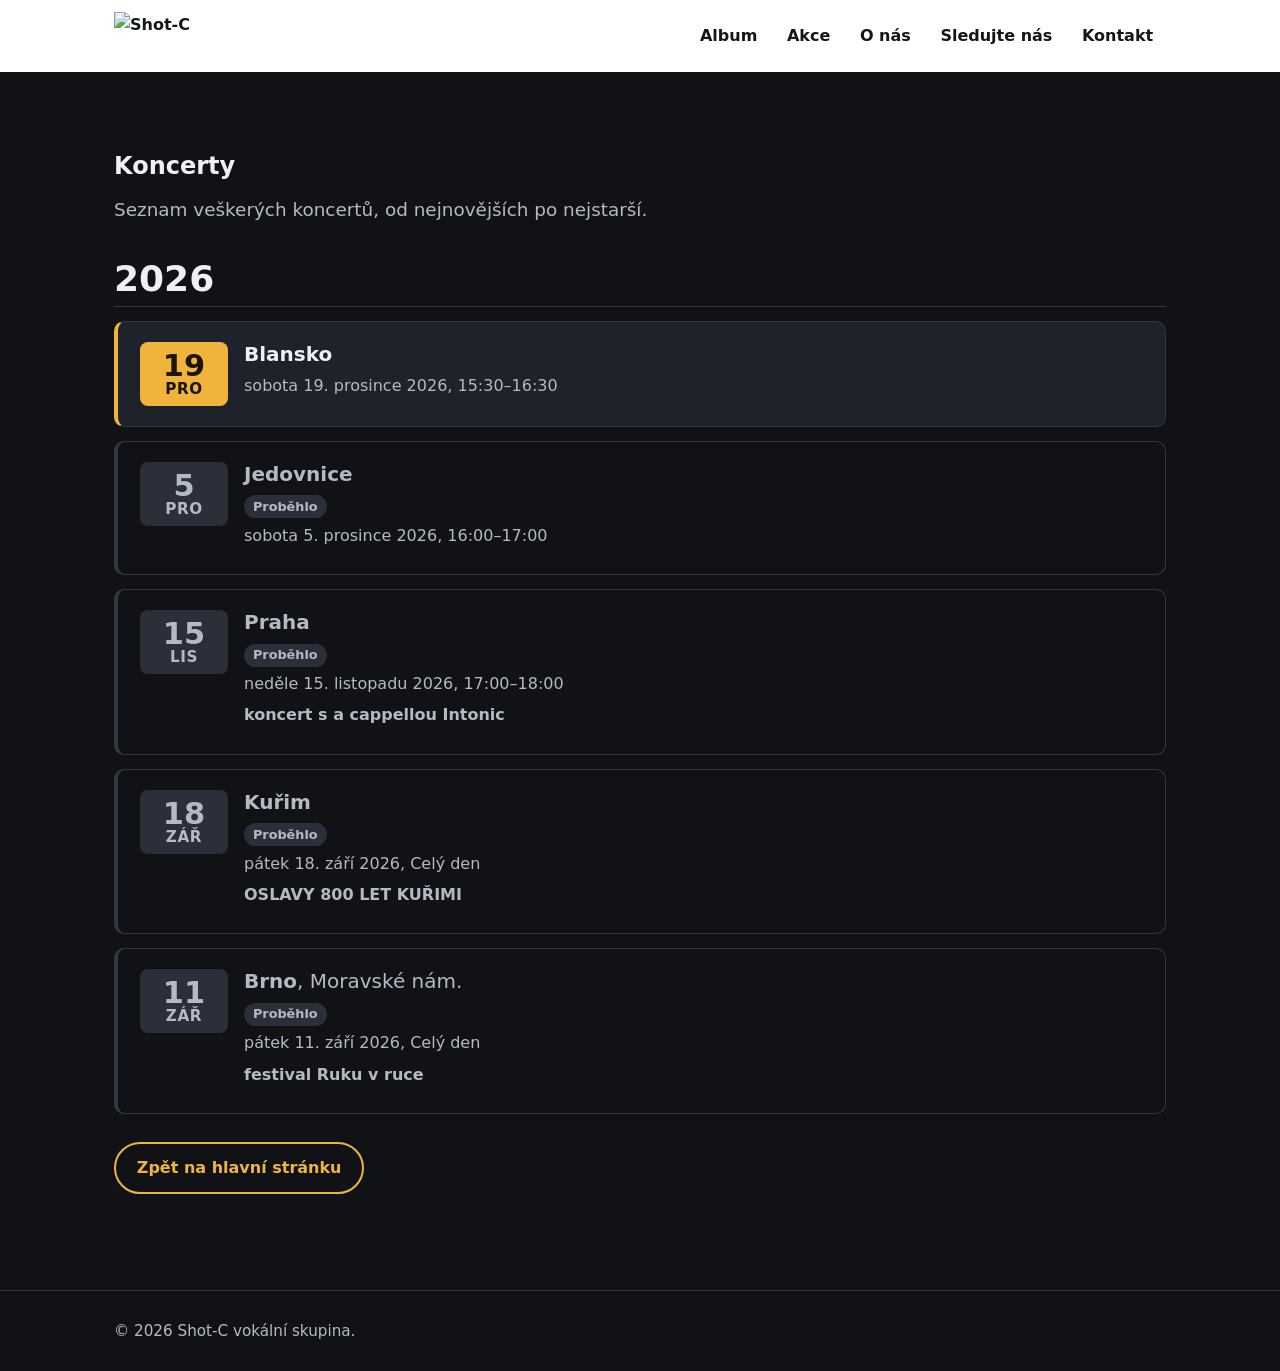
==== koncerty/index.html @ e2b85f35 "Add pages (home, concerts, 404), stylesheet and mobile menu script Co-Authored-By: Claude Sonnet 5.5" ====
<!DOCTYPE html>
<html lang="cs">
<head>
  <meta charset="utf-8">
  <meta name="viewport" content="width=device-width, initial-scale=1">
  <title>Koncerty vokální skupiny Shot-C</title>
  <meta name="description" content="Koncerty vokální skupiny Shot-C, seznam koncertů s možností sledovat, kde se kapela objeví">
  <meta name="robots" content="max-image-preview:large">
  <meta name="theme-color" content="#ffffff">

  <!-- Open Graph / Twitter. og:image is a local path; make it absolute (https://<domain>/assets/img/...) once the canonical domain is known. -->
  <meta property="og:type" content="website">
  <meta property="og:locale" content="cs_CZ">
  <meta property="og:site_name" content="Shot-C Vocal Band">
  <meta property="og:title" content="Koncerty vokální skupiny Shot-C">
  <meta property="og:description" content="Koncerty vokální skupiny Shot-C, seznam koncertů s možností sledovat, kde se kapela objeví">
  <meta property="og:image" content="../assets/img/cropped-cropped-DSC_1271-scaled-4.jpg">
  <meta name="twitter:card" content="summary_large_image">
  <meta name="twitter:title" content="Koncerty vokální skupiny Shot-C">
  <meta name="twitter:description" content="Koncerty vokální skupiny Shot-C, seznam koncertů s možností sledovat, kde se kapela objeví">
  <meta name="twitter:image" content="../assets/img/cropped-cropped-DSC_1271-scaled-4.jpg">

  <link rel="icon" type="image/png" href="../assets/img/cropped-SHOT-C-color1-270x270.png">
  <link rel="apple-touch-icon" href="../assets/img/cropped-SHOT-C-color1-270x270.png">
  <link rel="stylesheet" href="../assets/css/style.css">
  <script>document.documentElement.className += ' js';</script>
</head>
<body>
  <a class="skip-link" href="#content">Přeskočit na obsah</a>

  <header class="site-header">
    <div class="container header-inner">
      <a class="logo" href="../"><img src="../assets/img/SHOT-C-crop1.png" alt="Shot-C"></a>
      <button class="nav-toggle" type="button" aria-expanded="false" aria-controls="site-nav">
        <span class="nav-toggle-bars" aria-hidden="true"></span>
        <span class="sr-only">Menu</span>
      </button>
      <nav id="site-nav" class="site-nav" aria-label="Hlavní menu">
        <ul>
          <li><a href="../#album">Album</a></li>
          <li><a href="../#events">Akce</a></li>
          <li><a href="../#bio">O nás</a></li>
          <li><a href="../#contact">Sledujte nás</a></li>
          <li><a href="../#contact">Kontakt</a></li>
        </ul>
      </nav>
    </div>
  </header>

  <main id="content">
    <section class="section page-intro">
      <div class="container">
        <h1>Koncerty</h1>
        <p class="lead">Seznam veškerých koncertů, od nejnovějších po nejstarší.</p>
        <div data-events data-events-mode="all" data-events-src="../data/events.json">
          <p class="events-status">Načítám koncerty…</p>
        </div>
        <noscript>
          <p class="events-status">Pro zobrazení seznamu koncertů je potřeba JavaScript. Aktuální informace najdete na našich sociálních sítích:
            <a href="https://www.facebook.com/czshotc/" target="_blank" rel="noopener noreferrer">Facebook</a>,
            <a href="https://www.instagram.com/shotc.band" target="_blank" rel="noopener noreferrer">Instagram</a>,
            <a href="https://youtube.com/c/ShotCVocalBand" target="_blank" rel="noopener noreferrer">YouTube</a>
            nebo nám napište na <a href="mailto:shotc.band@gmail.com">shotc.band@gmail.com</a>.</p>
        </noscript>
        <p class="events-more"><a class="button button-ghost" href="../#events">Zpět na hlavní stránku</a></p>
      </div>
    </section>
  </main>

  <footer class="site-footer">
    <div class="container">
      <p>© 2026 Shot-C vokální skupina.</p>
    </div>
  </footer>

  <script src="../assets/js/nav.js"></script>
  <script src="../assets/js/events.js"></script>
</body>
</html>
---- assets/css/style.css ----
/*
 * Shot-C static site.
 * NOTE: colours and typography are a neutral dark design chosen without
 * screenshots of the live site; exact visual match is still to be done.
 * No external fonts: system font stack only.
 */
:root {
  color-scheme: dark;
  --bg: #101216;
  --bg-alt: #171a20;
  --surface: #1e222a;
  --text: #eef0f3;
  --muted: #b4bac5;
  --accent: #f0b43c;
  --accent-ink: #1a1405;
  --line: #313744;
  --header-bg: #ffffff;
  --header-ink: #14161a;
  --radius: 10px;
  --gutter: 16px;
  --header-h: 64px;
  --font: system-ui, -apple-system, "Segoe UI", Roboto, "Helvetica Neue", Arial, "Noto Sans", sans-serif;
}

*, *::before, *::after { box-sizing: border-box; }

html { scroll-behavior: smooth; -webkit-text-size-adjust: 100%; }
@media (prefers-reduced-motion: reduce) { html { scroll-behavior: auto; } }

body {
  margin: 0;
  background: var(--bg);
  color: var(--text);
  font-family: var(--font);
  font-size: 1rem;
  line-height: 1.6;
}

img { max-width: 100%; height: auto; display: block; }
a { color: var(--accent); text-underline-offset: 0.18em; }
a:hover { text-decoration-thickness: 2px; }
:focus-visible { outline: 3px solid var(--accent); outline-offset: 2px; }

h1, h2, h3, h4 { line-height: 1.2; margin: 0 0 0.6em; }
h2 { font-size: clamp(1.6rem, 1.2rem + 2vw, 2.25rem); }
h3 { font-size: 1.25rem; }
p { margin: 0 0 1em; }
ul, ol { margin: 0; padding: 0; list-style: none; }

.container { width: 100%; max-width: 1100px; margin: 0 auto; padding: 0 var(--gutter); }

.sr-only {
  position: absolute; width: 1px; height: 1px; margin: -1px; padding: 0;
  overflow: hidden; clip: rect(0 0 0 0); white-space: nowrap; border: 0;
}

.skip-link {
  position: absolute; left: var(--gutter); top: -100px; z-index: 100;
  background: var(--accent); color: var(--accent-ink); padding: 0.6em 1em; border-radius: var(--radius);
}
.skip-link:focus { top: 8px; }

/* ---------- header ---------- */
.site-header {
  position: sticky; top: 0; z-index: 50;
  background: var(--header-bg); color: var(--header-ink);
  box-shadow: 0 1px 0 rgba(0, 0, 0, 0.12);
}
.header-inner { display: flex; align-items: center; justify-content: space-between; min-height: var(--header-h); gap: 16px; }
.logo { display: inline-flex; align-items: center; color: var(--header-ink); font-weight: 700; text-decoration: none; }
.logo img { height: 40px; width: auto; }

.site-nav ul { display: flex; gap: 4px; flex-wrap: wrap; }
.site-nav a {
  display: block; padding: 0.55em 0.8em; border-radius: 6px;
  color: var(--header-ink); text-decoration: none; font-weight: 600;
}
.site-nav a:hover { background: #eceef2; }
.site-header :focus-visible { outline-color: #0b57d0; }

.nav-toggle { display: none; }

@media (max-width: 767px) {
  .js .nav-toggle {
    display: inline-flex; align-items: center; justify-content: center;
    width: 44px; height: 44px; padding: 0; background: transparent;
    border: 1px solid #c9ced8; border-radius: 8px; cursor: pointer; color: var(--header-ink);
  }
  .nav-toggle-bars, .nav-toggle-bars::before, .nav-toggle-bars::after {
    display: block; width: 20px; height: 2px; background: currentColor; border-radius: 1px; position: relative; content: "";
  }
  .nav-toggle-bars::before { position: absolute; top: -6px; }
  .nav-toggle-bars::after { position: absolute; top: 6px; }
  .js .site-nav {
    display: none; position: absolute; left: 0; right: 0; top: 100%;
    background: var(--header-bg); border-top: 1px solid #e1e4ea; box-shadow: 0 8px 16px rgba(0, 0, 0, 0.18);
    padding: 8px var(--gutter) 12px;
  }
  .js .site-nav.is-open { display: block; }
  .js .site-nav ul { flex-direction: column; gap: 0; }
  .js .site-nav a { padding: 0.8em 0.4em; }
}

/* ---------- hero ---------- */
.hero {
  position: relative; isolation: isolate; overflow: hidden;
  min-height: min(70vh, 560px); display: flex; align-items: flex-end;
  background: linear-gradient(135deg, #20242c, #0d0f13);
}
.hero-img { position: absolute; inset: 0; width: 100%; height: 100%; object-fit: cover; z-index: -2; }
.hero::after {
  content: ""; position: absolute; inset: 0; z-index: -1;
  background: linear-gradient(to top, rgba(10, 11, 14, 0.88) 5%, rgba(10, 11, 14, 0.15) 70%);
}
.hero-text { width: 100%; max-width: 1100px; margin: 0 auto; padding: 0 var(--gutter) 40px; }
.hero h1 { font-size: clamp(2.8rem, 2rem + 6vw, 5.5rem); margin: 0; letter-spacing: -0.02em; }
.hero-sub { font-size: clamp(1.15rem, 1rem + 1vw, 1.7rem); color: var(--accent); margin: 0.2em 0 0; font-weight: 600; }

/* ---------- sections ---------- */
.section { padding: 56px 0; scroll-margin-top: var(--header-h); }
.section-alt { background: var(--bg-alt); }
section[id] { scroll-margin-top: calc(var(--header-h) + 8px); }
.page-intro { min-height: 60vh; }
.lead { font-size: 1.15rem; color: var(--muted); }

/* ---------- buttons and link lists ---------- */
.link-list { display: flex; flex-wrap: wrap; gap: 12px; }
.button {
  display: inline-block; padding: 0.7em 1.3em; border-radius: 999px; font-weight: 700; text-decoration: none;
  background: var(--accent); color: var(--accent-ink); border: 2px solid var(--accent);
}
.button:hover { filter: brightness(1.08); }
.button-ghost { background: transparent; color: var(--accent); }
.button-ghost:hover { background: rgba(240, 180, 60, 0.12); filter: none; }
.events-more { margin-top: 28px; display: flex; flex-wrap: wrap; gap: 12px; }

/* ---------- events ---------- */
.events-status { color: var(--muted); }
.events-social { margin-top: -0.4em; }
.event-list { display: grid; gap: 14px; }
.event {
  display: grid; grid-template-columns: 72px 1fr; gap: 16px; align-items: start;
  padding: 16px; background: var(--surface); border: 1px solid var(--line); border-left: 4px solid var(--accent);
  border-radius: var(--radius);
}
.event-date {
  display: flex; flex-direction: column; align-items: center; justify-content: center;
  padding: 8px 0; border-radius: 8px; background: var(--accent); color: var(--accent-ink); line-height: 1.05;
}
.event-day { font-size: 1.9rem; font-weight: 800; }
.event-month { font-size: 0.95rem; font-weight: 700; text-transform: uppercase; letter-spacing: 0.04em; }
.event-body > * { margin: 0 0 0.35em; }
.event-place { font-size: 1.25rem; }
.event-venue { font-weight: 400; color: var(--muted); }
.event-time { color: var(--muted); }
.event-title { font-weight: 600; }
.event-note { font-weight: 600; }
.event-badge {
  display: inline-block; padding: 0.1em 0.7em; border-radius: 999px; font-size: 0.8rem; font-weight: 700;
  background: rgba(240, 180, 60, 0.18); color: var(--accent);
}
.event.is-past { border-left-color: var(--line); background: transparent; }
.event.is-past .event-date { background: #2a2f3a; color: var(--muted); }
.event.is-past .event-place, .event.is-past .event-note, .event.is-past .event-title { color: var(--muted); }
.event.is-past .event-badge { background: #2a2f3a; color: var(--muted); }
.event.is-ongoing { box-shadow: 0 0 0 2px var(--accent); }
.year-group { margin-top: 32px; }
.year-heading { padding-bottom: 6px; border-bottom: 1px solid var(--line); margin-bottom: 14px; }

/* ---------- gallery ---------- */
.gallery {
  display: flex; gap: 12px; margin-top: 36px; padding: 0 var(--gutter) 8px;
  overflow-x: auto; scroll-snap-type: x mandatory; scrollbar-color: var(--line) transparent;
}
.gallery li { flex: 0 0 min(78%, 380px); scroll-snap-align: start; }
.gallery img {
  width: 100%; aspect-ratio: 3 / 2; object-fit: cover; border-radius: var(--radius); background: var(--surface);
}

/* ---------- bio and members ---------- */
.bio-sub { margin-top: -0.4em; }
.bio-grid { display: grid; gap: 28px; margin-top: 24px; }
.bio-photo { margin: 0; }
.bio-photo img { width: 100%; aspect-ratio: 3 / 2; object-fit: cover; border-radius: var(--radius); background: var(--surface); }
.members { display: grid; grid-template-columns: repeat(2, 1fr); gap: 20px 14px; margin-top: 40px; }
.member img {
  width: 100%; aspect-ratio: 4 / 5; object-fit: cover; object-position: center top;
  border-radius: var(--radius); background: var(--surface); margin-bottom: 10px;
}
.member h4 { margin: 0; font-size: 1.05rem; }
.member p { margin: 0; color: var(--accent); font-weight: 600; }

/* ---------- contact ---------- */
.contact-grid { display: grid; gap: 36px; }
.contact-block h2 { font-size: 1.5rem; }
.social { display: flex; flex-wrap: wrap; gap: 12px; }
.social a {
  display: inline-flex; align-items: center; gap: 0.5em; padding: 0.55em 1em;
  border: 2px solid var(--line); border-radius: 999px; color: var(--text); text-decoration: none; font-weight: 600;
}
.social a:hover { border-color: var(--accent); color: var(--accent); }
.contact-list li { margin-bottom: 0.3em; }
.contact-list li:first-child { font-weight: 700; }

/* ---------- footer ---------- */
.site-footer { padding: 28px 0; border-top: 1px solid var(--line); color: var(--muted); font-size: 0.95rem; }
.site-footer p { margin: 0; }

/* ---------- larger screens ---------- */
@media (min-width: 768px) {
  :root { --gutter: 24px; --header-h: 72px; }
  .logo img { height: 48px; }
  .section { padding: 80px 0; }
  .event { grid-template-columns: 88px 1fr; padding: 20px 22px; }
  .bio-grid { grid-template-columns: 1fr 1.1fr; align-items: center; }
  .members { grid-template-columns: repeat(3, 1fr); gap: 28px 20px; }
  .contact-grid { grid-template-columns: repeat(3, 1fr); gap: 40px; }
  .gallery { padding: 0 var(--gutter) 8px; }
  .gallery li { flex-basis: 360px; }
}

@media (min-width: 1100px) {
  .gallery { justify-content: flex-start; }
}

@media print {
  .site-header, .nav-toggle, .gallery { display: none; }
  body { background: #fff; color: #000; }
}
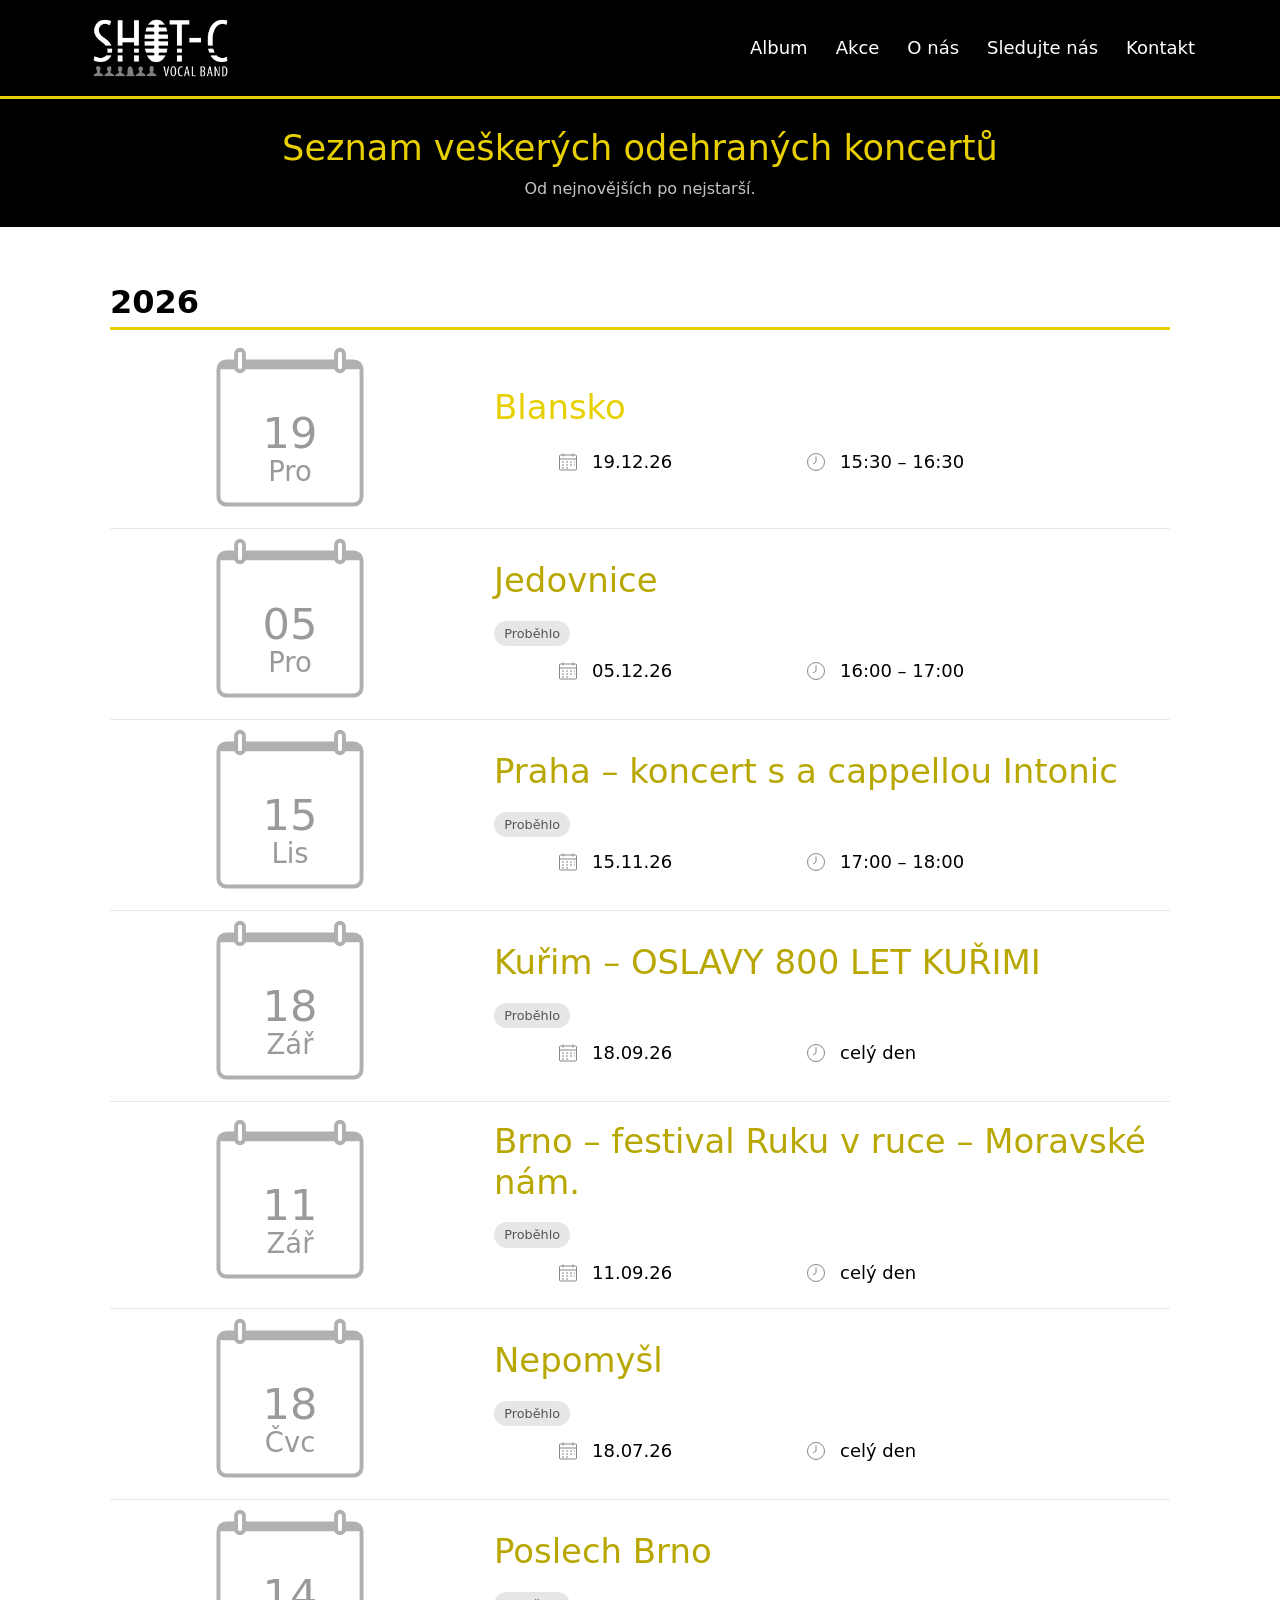
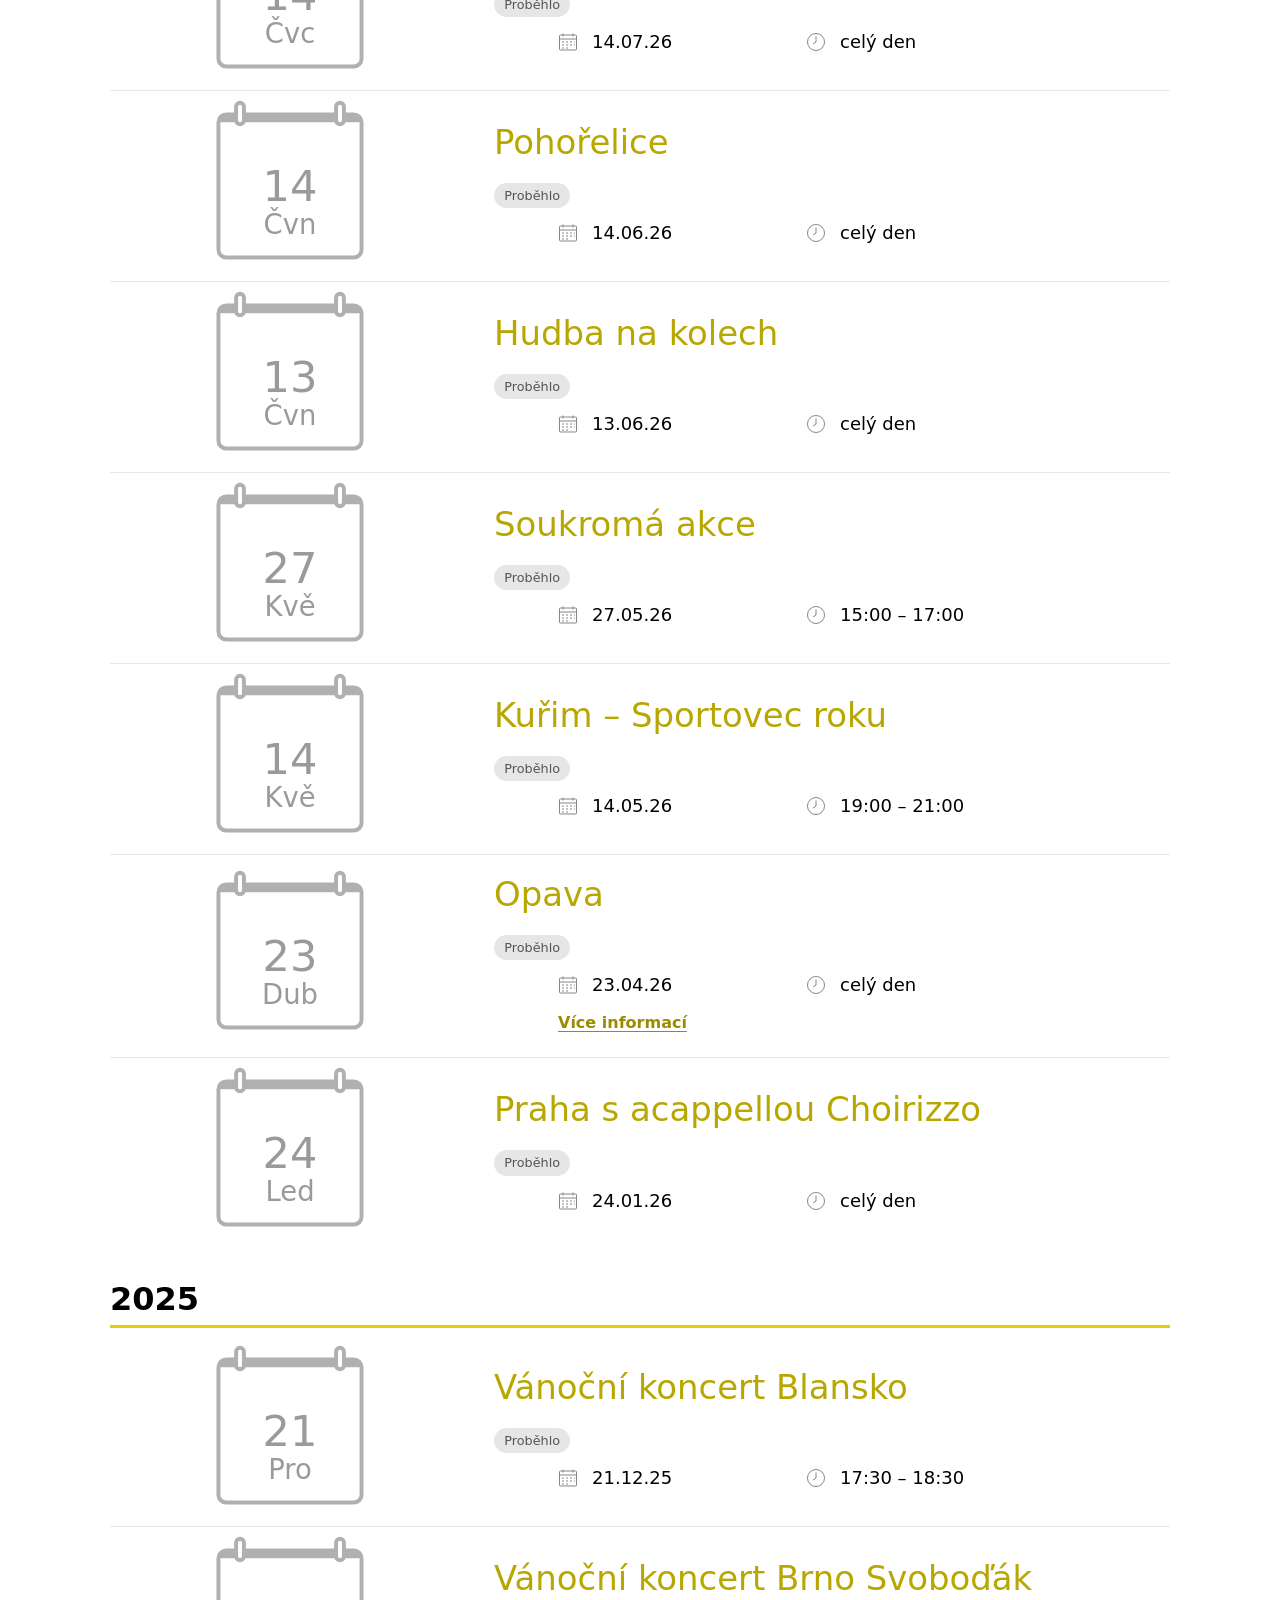
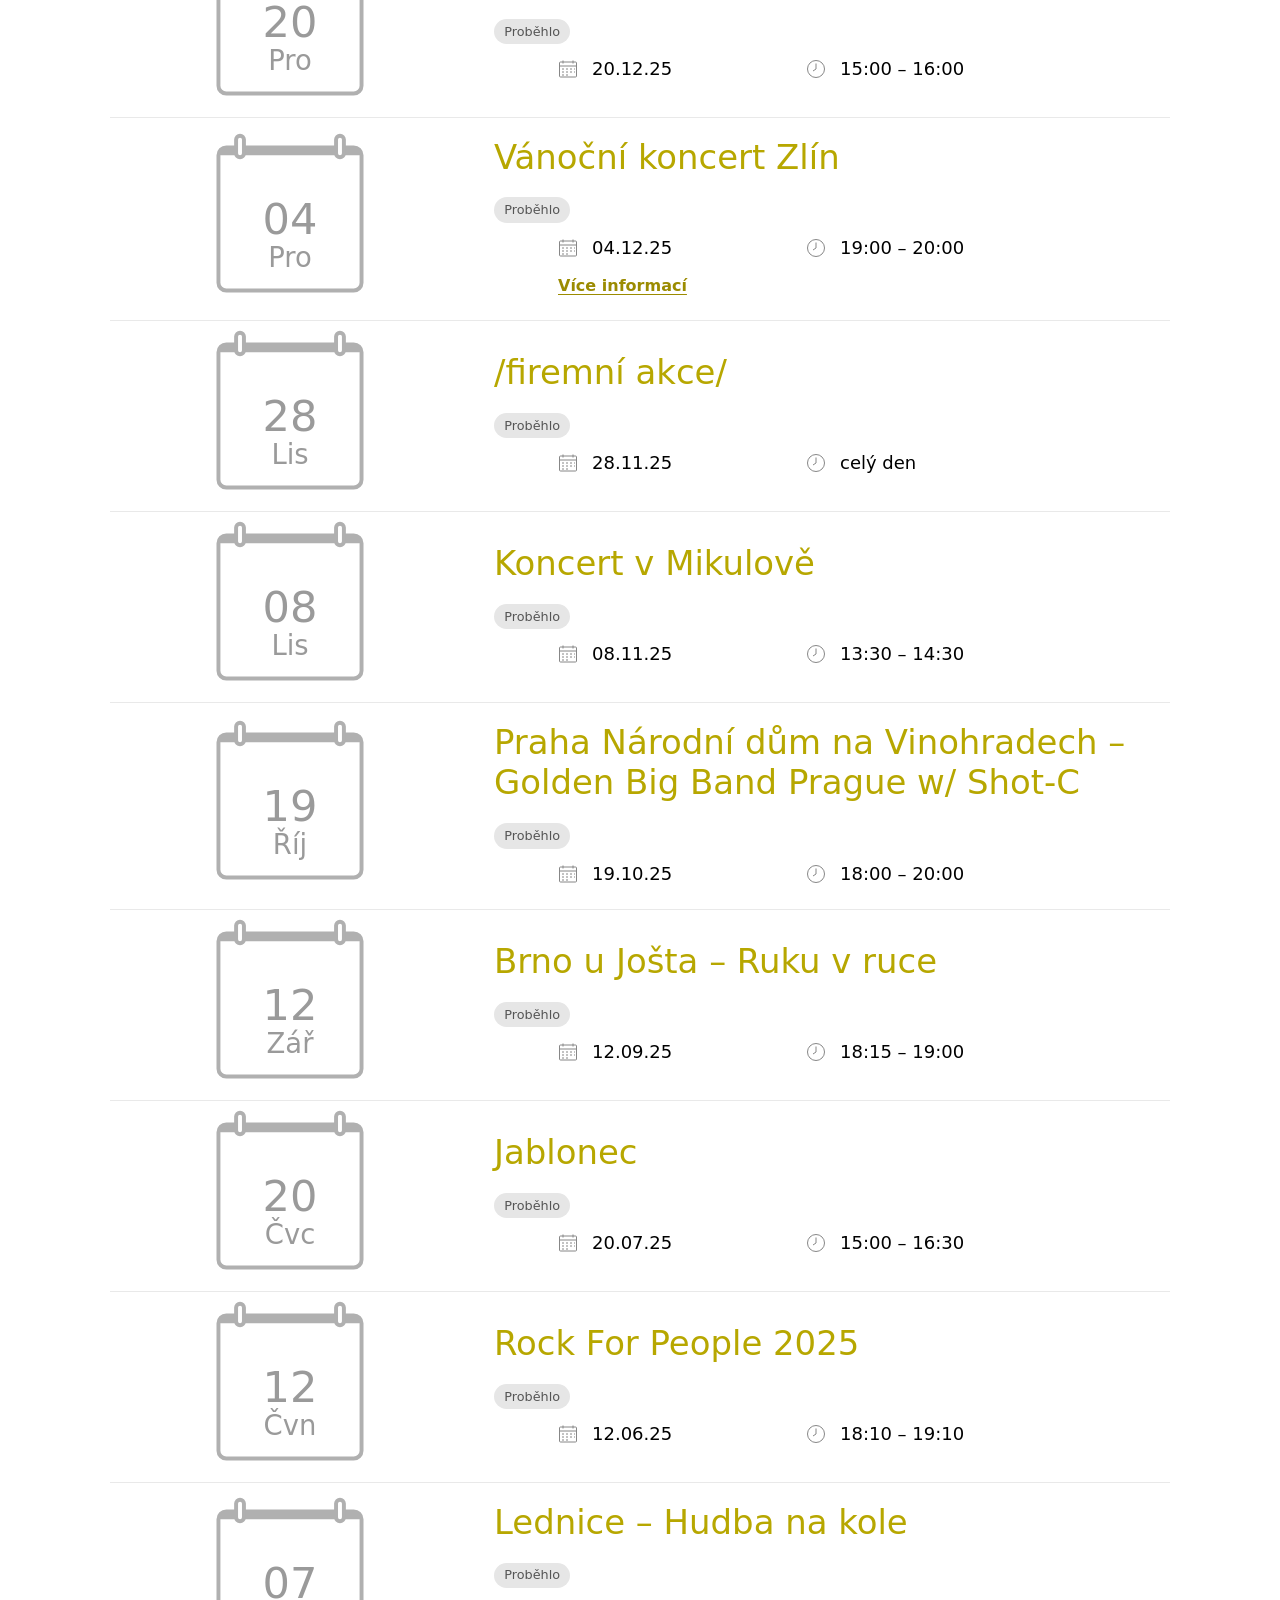
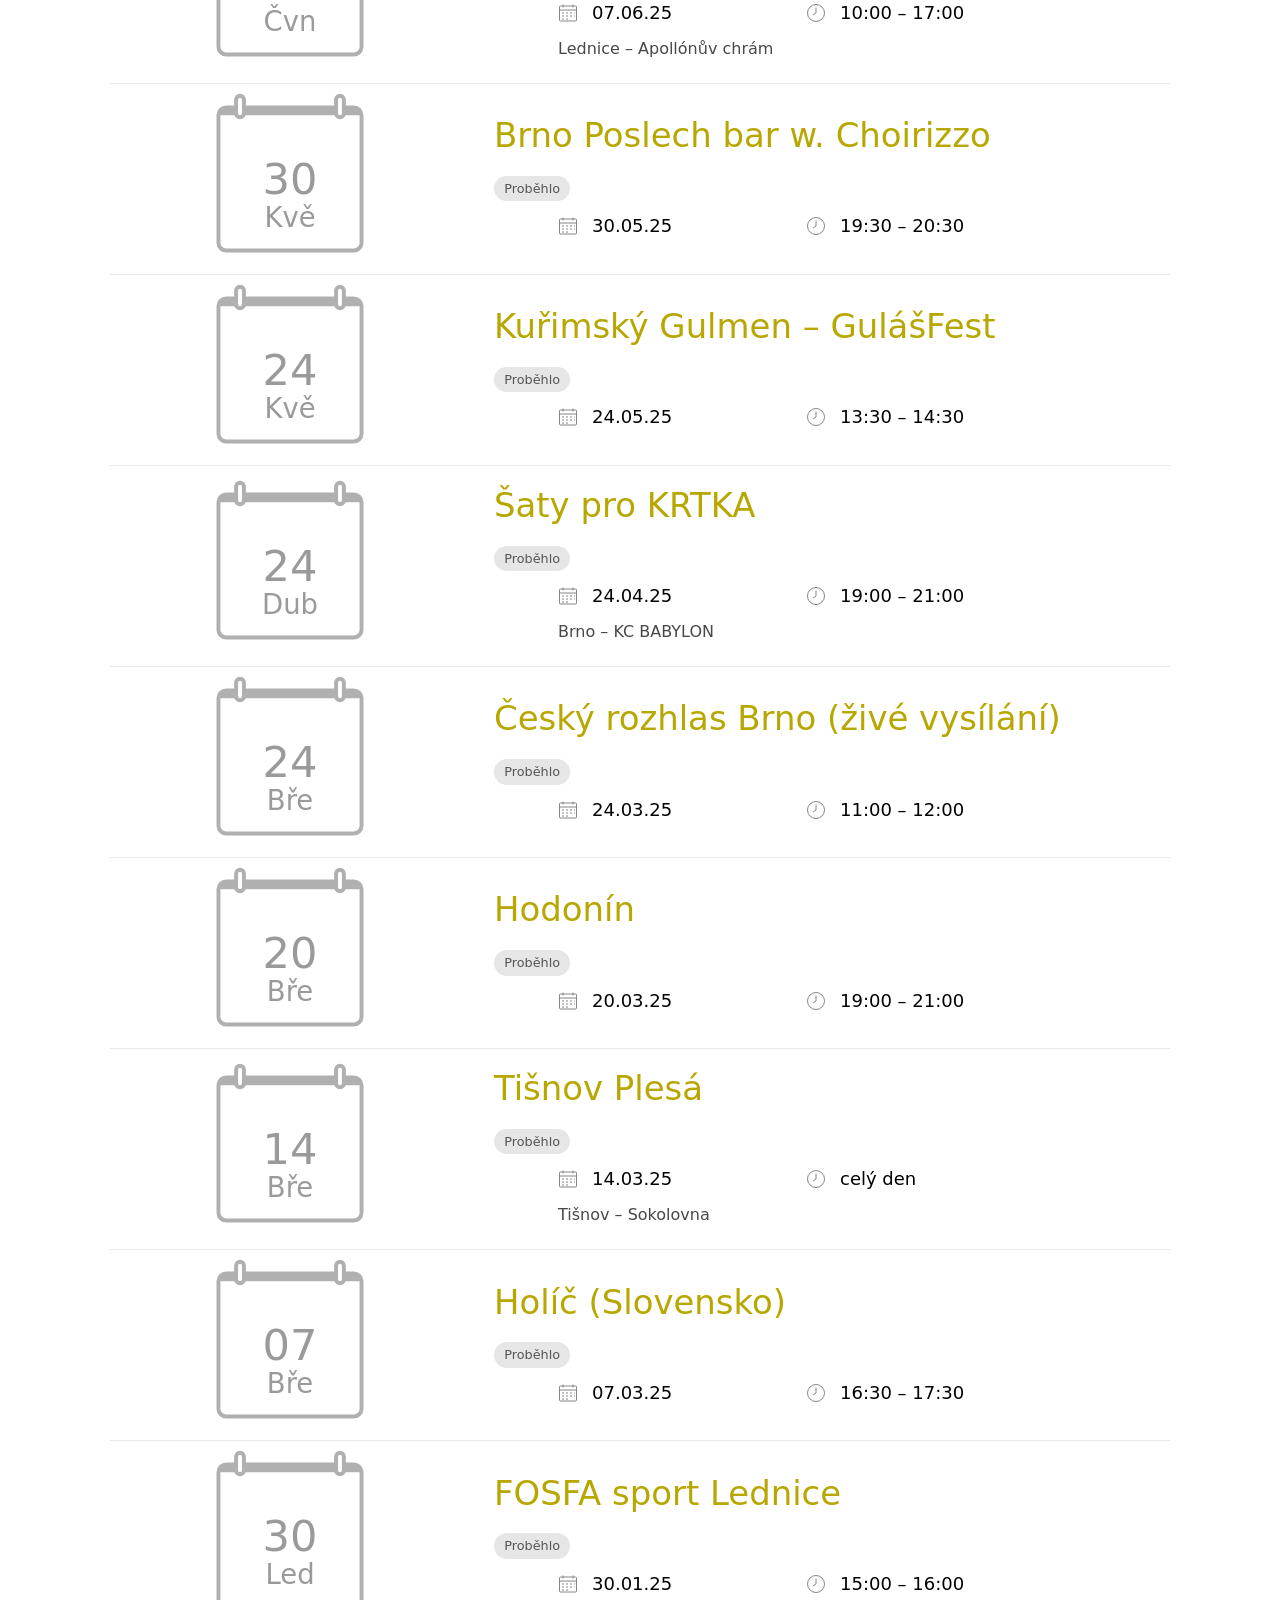
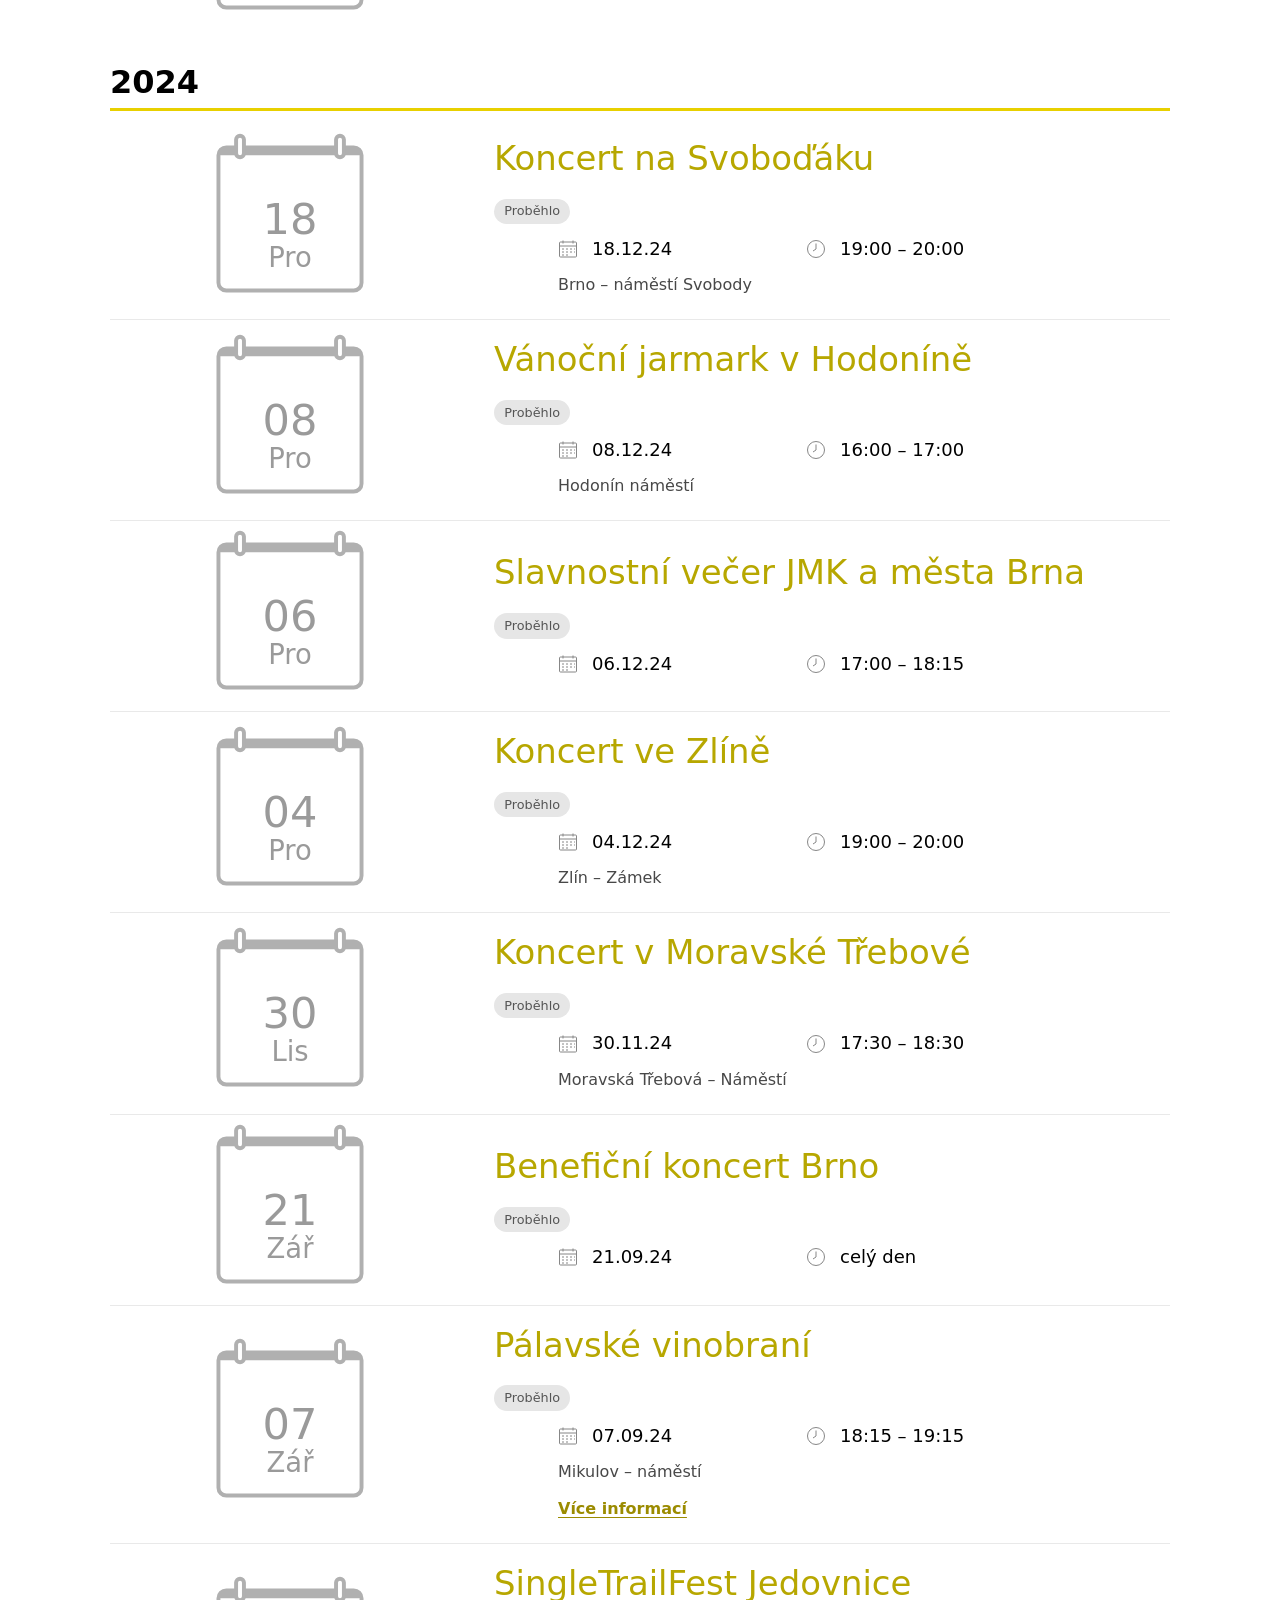
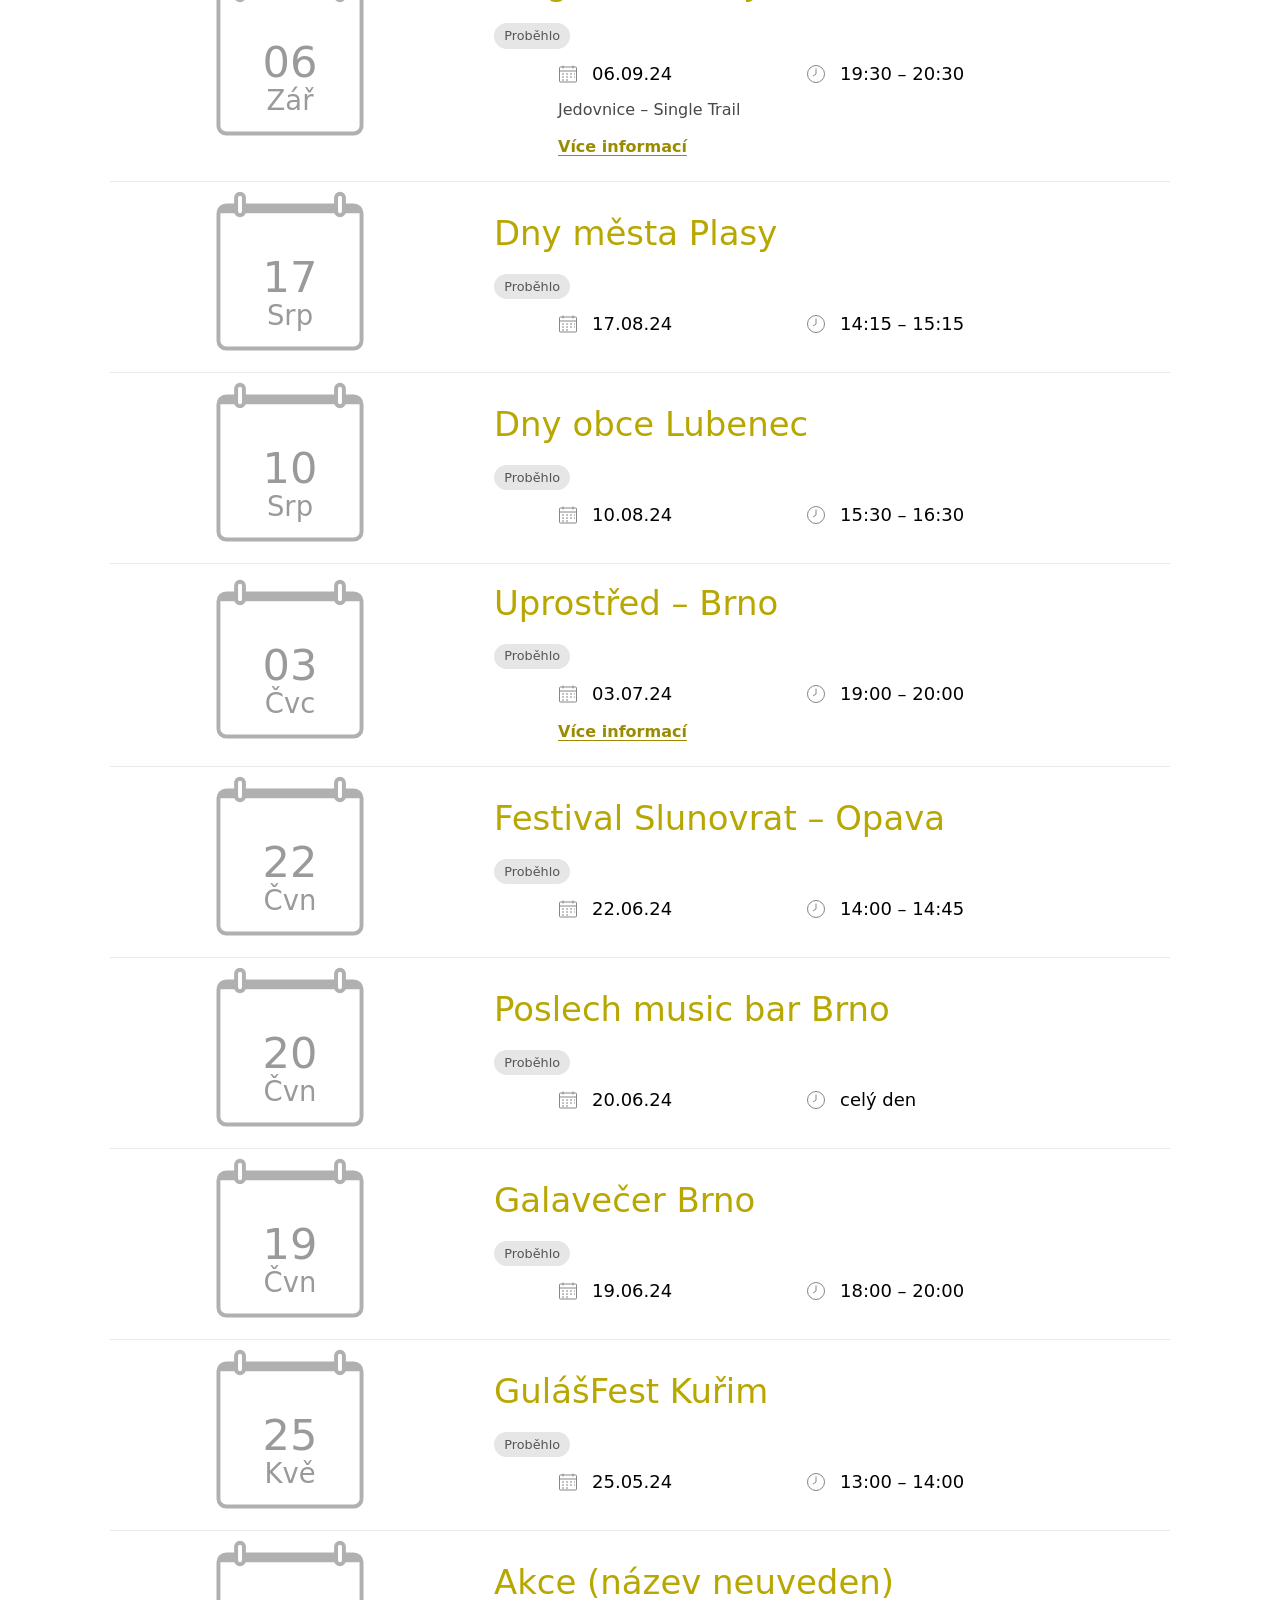
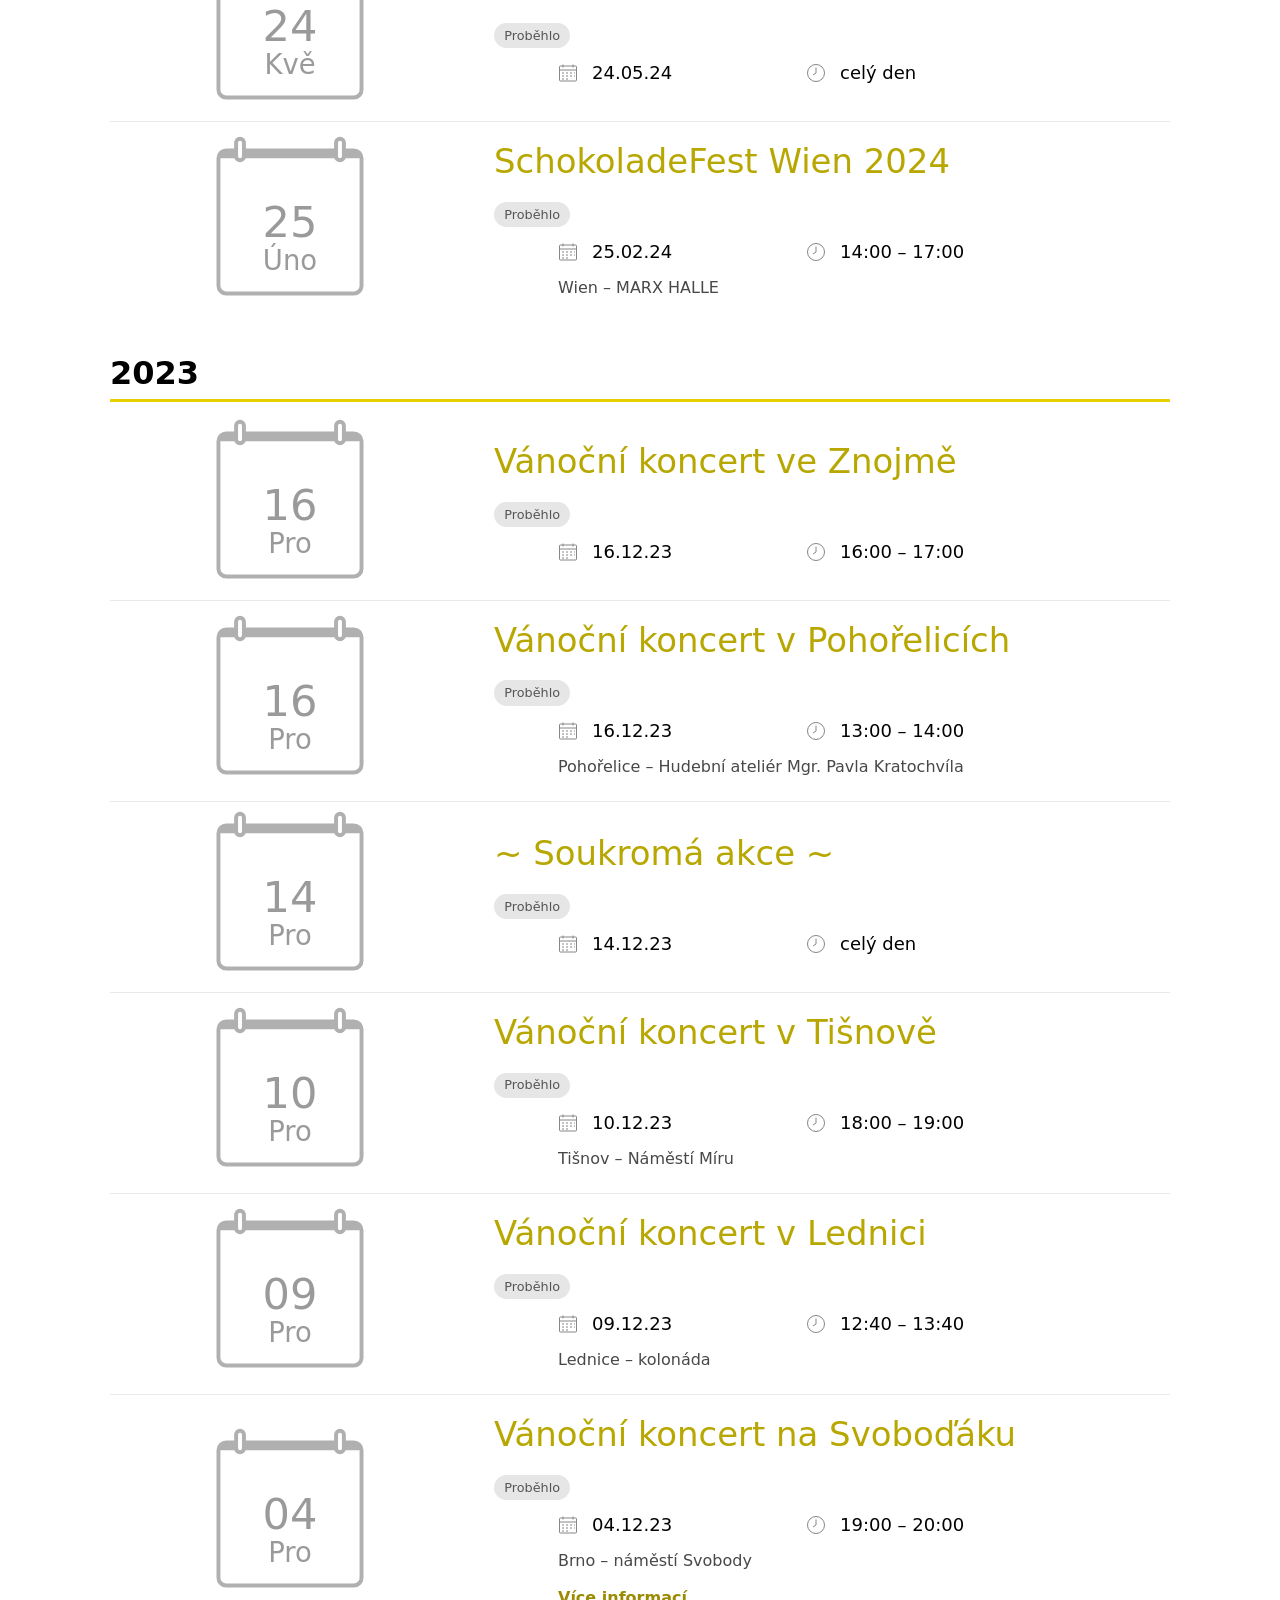
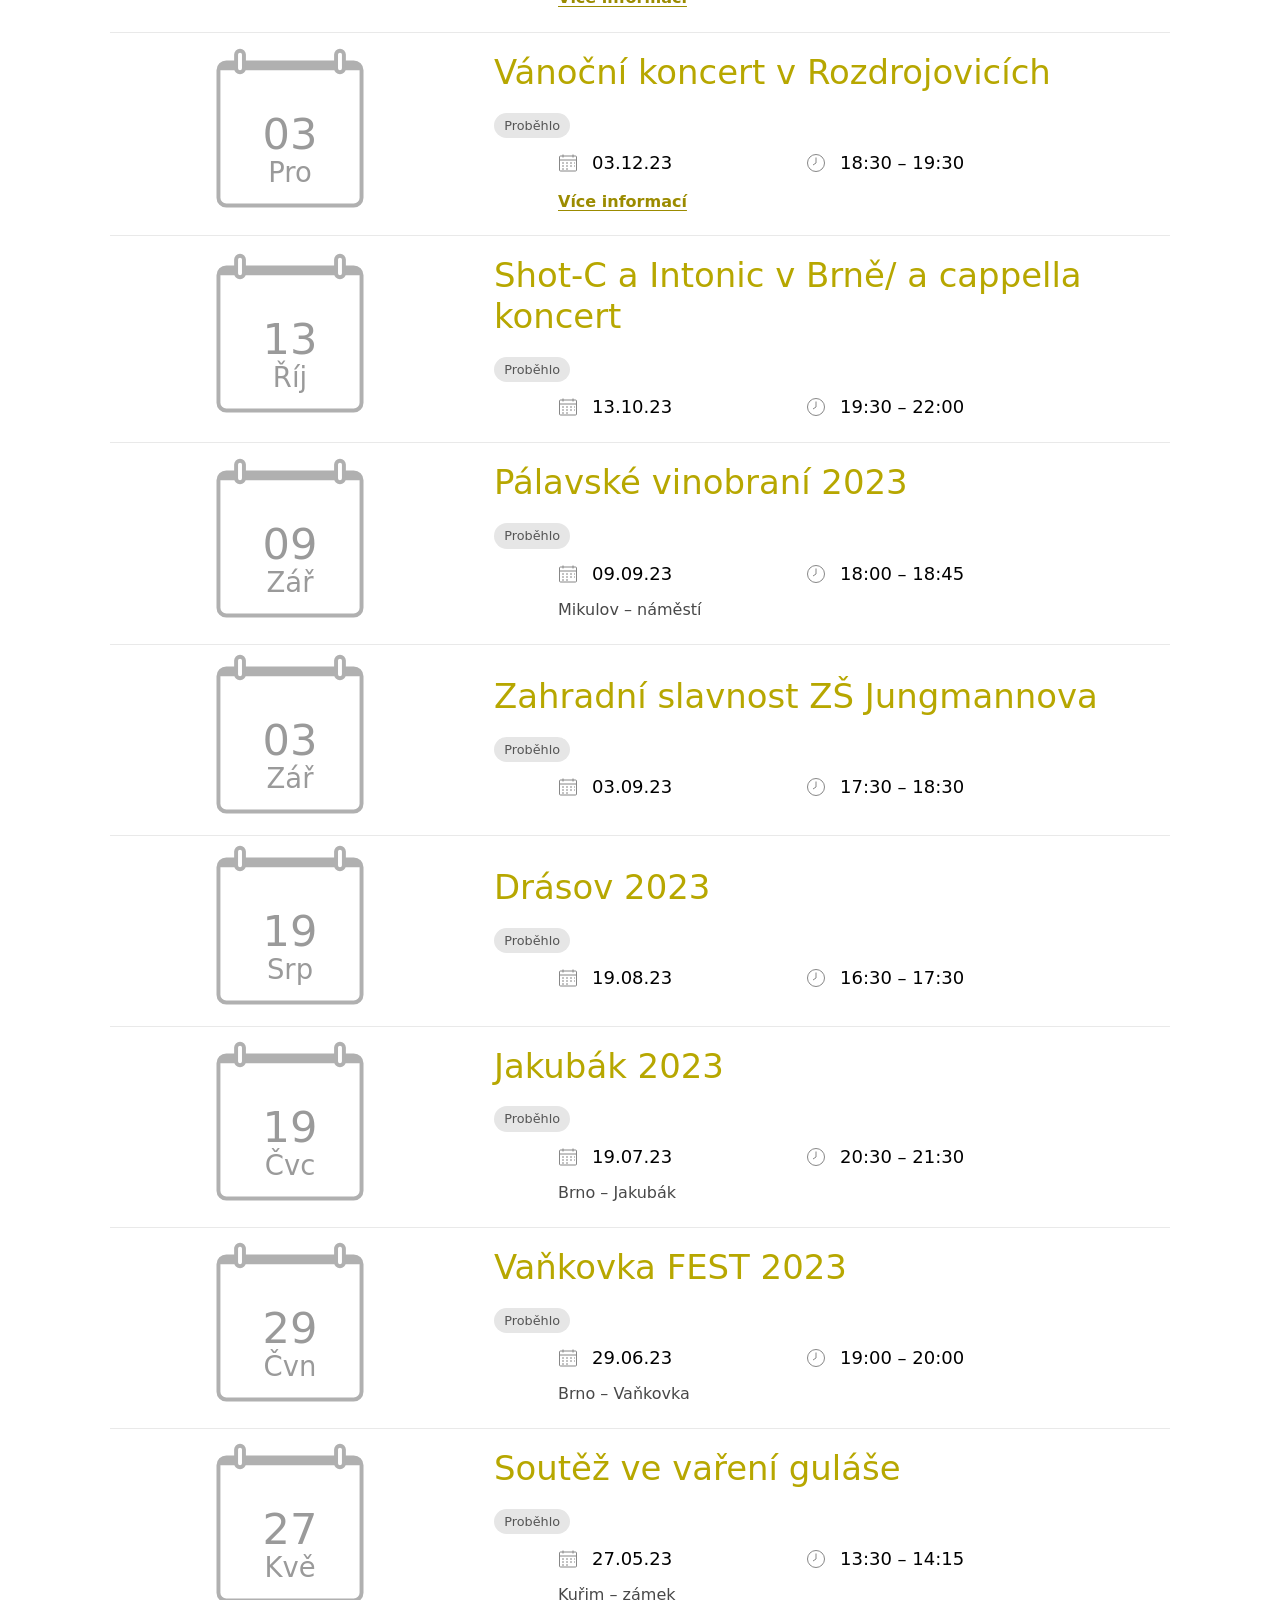
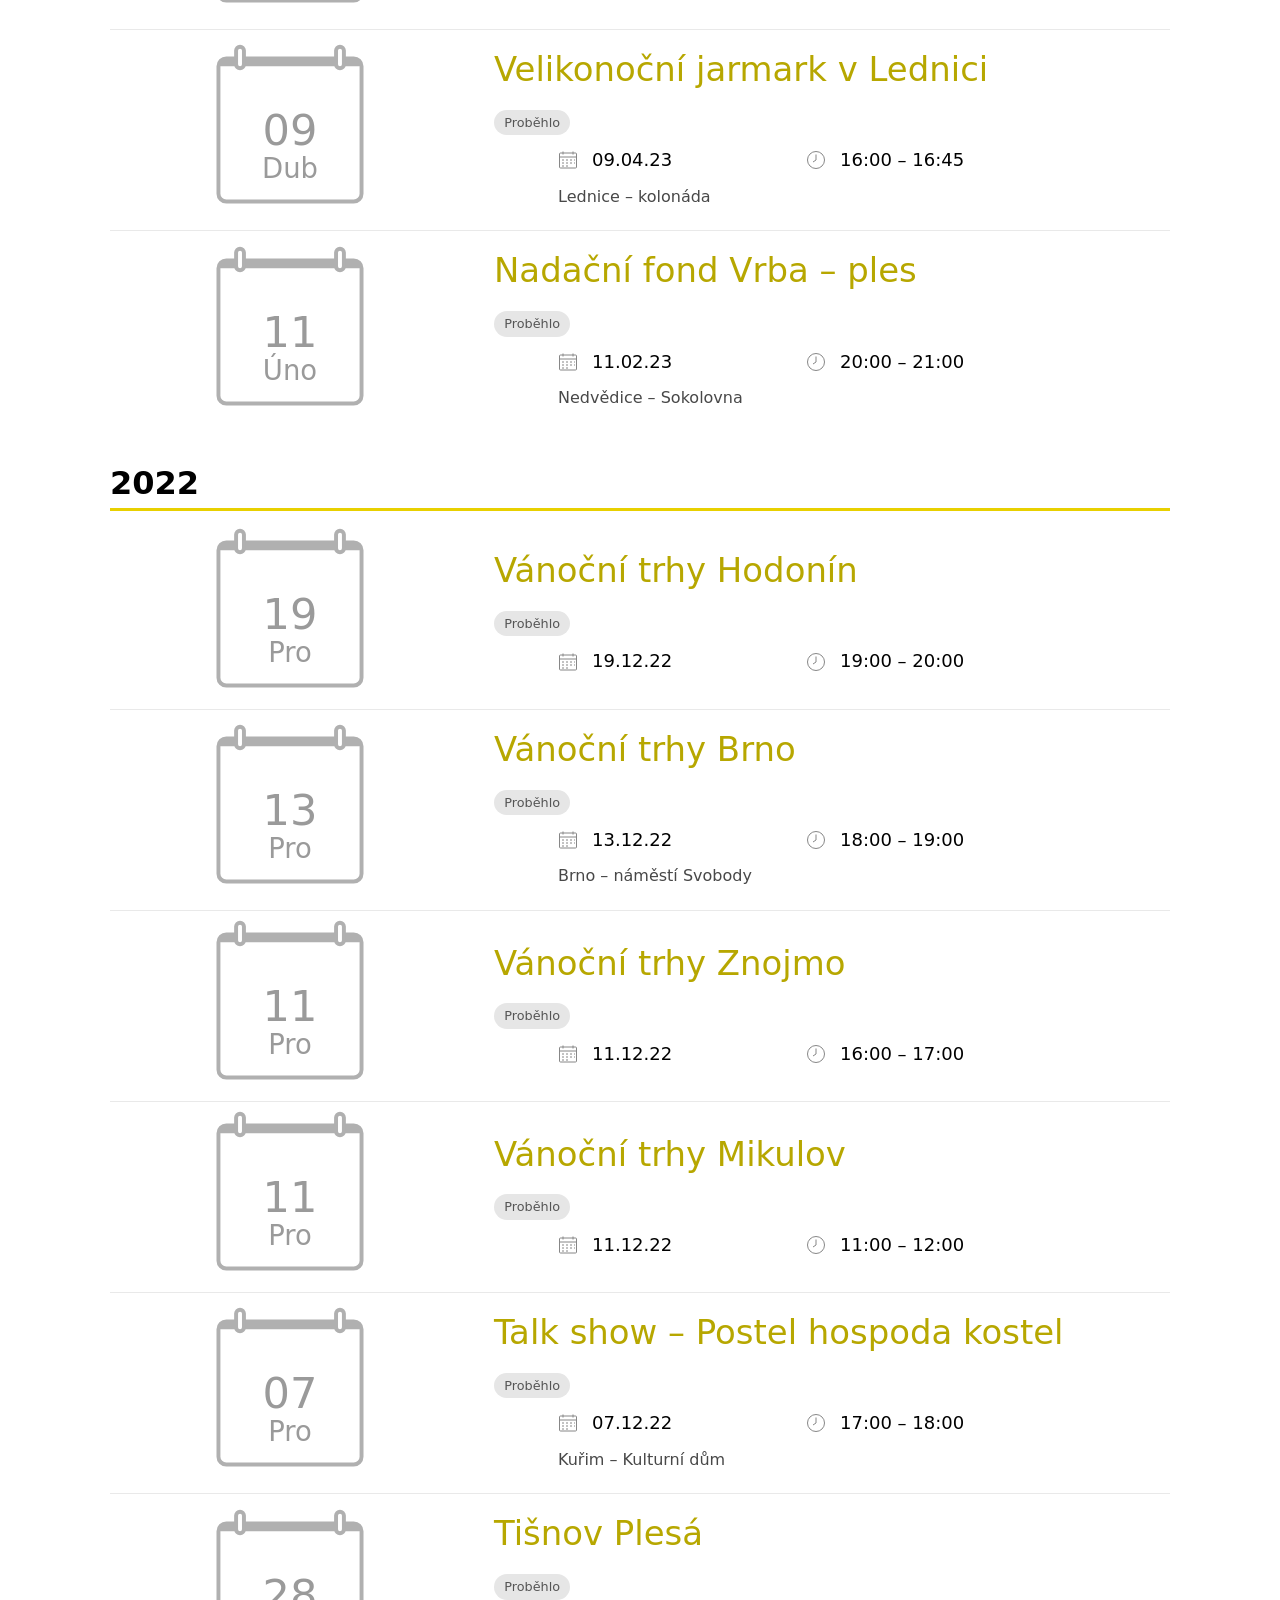
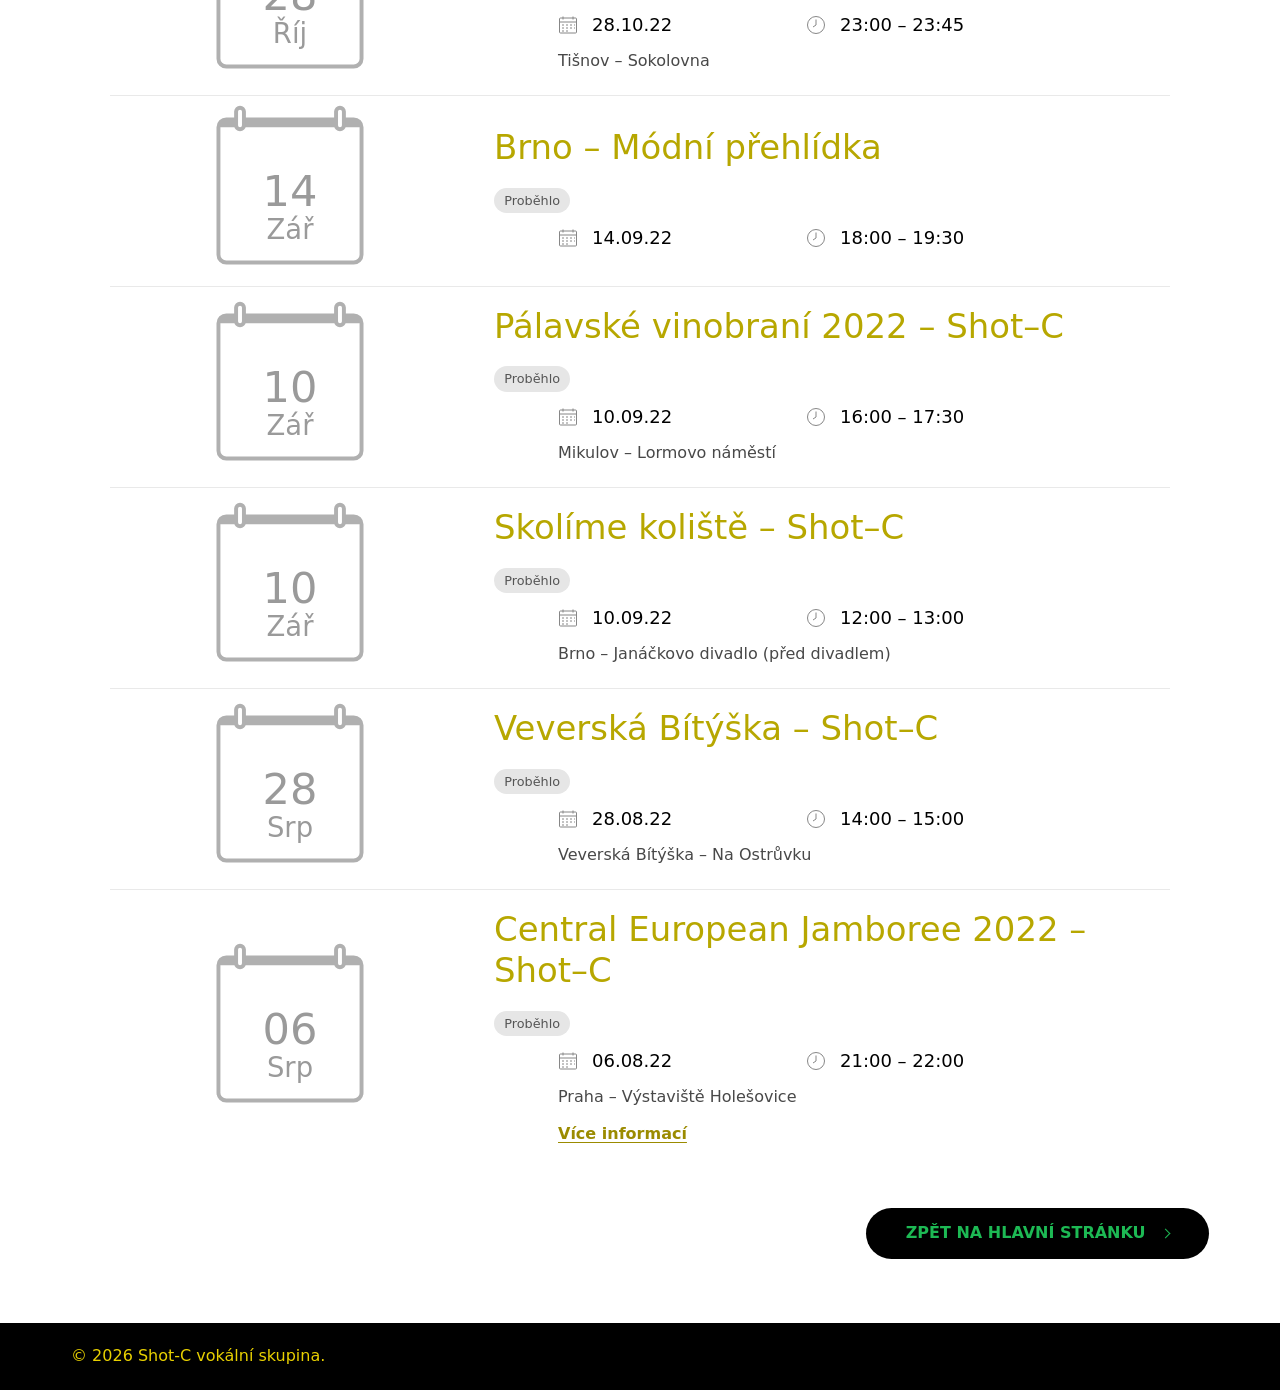
==== commit ed80fbc2: "Import images, all 75 concerts and original look from live site - Download all images, favicons, tec" ====
--- a/koncerty/index.html
+++ b/koncerty/index.html
@@ -4,24 +4,25 @@
   <meta charset="utf-8">
   <meta name="viewport" content="width=device-width, initial-scale=1">
   <title>Koncerty vokální skupiny Shot-C</title>
-  <meta name="description" content="Koncerty vokální skupiny Shot-C, seznam koncertů s možností sledovat, kde se kapela objeví">
+  <meta name="description" content="Koncerty vokální skupiny Shot-C. Seznam koncertů české vokální skupiny Shot-C. Podívejte se, kde se můžeme vidět a společně si zazpívat!">
   <meta name="robots" content="max-image-preview:large">
-  <meta name="theme-color" content="#ffffff">
+  <meta name="theme-color" content="#000000">
 
   <!-- Open Graph / Twitter. og:image is a local path; make it absolute (https://<domain>/assets/img/...) once the canonical domain is known. -->
   <meta property="og:type" content="website">
   <meta property="og:locale" content="cs_CZ">
   <meta property="og:site_name" content="Shot-C Vocal Band">
   <meta property="og:title" content="Koncerty vokální skupiny Shot-C">
-  <meta property="og:description" content="Koncerty vokální skupiny Shot-C, seznam koncertů s možností sledovat, kde se kapela objeví">
+  <meta property="og:description" content="Koncerty vokální skupiny Shot-C. Seznam koncertů české vokální skupiny Shot-C. Podívejte se, kde se můžeme vidět a společně si zazpívat!">
   <meta property="og:image" content="../assets/img/cropped-cropped-DSC_1271-scaled-4.jpg">
   <meta name="twitter:card" content="summary_large_image">
   <meta name="twitter:title" content="Koncerty vokální skupiny Shot-C">
-  <meta name="twitter:description" content="Koncerty vokální skupiny Shot-C, seznam koncertů s možností sledovat, kde se kapela objeví">
+  <meta name="twitter:description" content="Koncerty vokální skupiny Shot-C. Seznam koncertů české vokální skupiny Shot-C. Podívejte se, kde se můžeme vidět a společně si zazpívat!">
   <meta name="twitter:image" content="../assets/img/cropped-cropped-DSC_1271-scaled-4.jpg">
 
-  <link rel="icon" type="image/png" href="../assets/img/cropped-SHOT-C-color1-270x270.png">
-  <link rel="apple-touch-icon" href="../assets/img/cropped-SHOT-C-color1-270x270.png">
+  <link rel="icon" href="../assets/img/cropped-SHOT-C-color1-32x32.png" sizes="32x32">
+  <link rel="icon" href="../assets/img/cropped-SHOT-C-color1-192x192.png" sizes="192x192">
+  <link rel="apple-touch-icon" href="../assets/img/cropped-SHOT-C-color1-180x180.png">
   <link rel="stylesheet" href="../assets/css/style.css">
   <script>document.documentElement.className += ' js';</script>
 </head>
@@ -30,7 +31,7 @@
 
   <header class="site-header">
     <div class="container header-inner">
-      <a class="logo" href="../"><img src="../assets/img/SHOT-C-crop1.png" alt="Shot-C"></a>
+      <a class="logo" href="../"><img src="../assets/img/SHOT-C-crop1.png" width="1024" height="435" alt="Shot-C Vocal Band"></a>
       <button class="nav-toggle" type="button" aria-expanded="false" aria-controls="site-nav">
         <span class="nav-toggle-bars" aria-hidden="true"></span>
         <span class="sr-only">Menu</span>
@@ -48,10 +49,14 @@
   </header>
 
   <main id="content">
-    <section class="section page-intro">
+    <div class="page-head">
       <div class="container">
-        <h1>Koncerty</h1>
-        <p class="lead">Seznam veškerých koncertů, od nejnovějších po nejstarší.</p>
+        <h1>Seznam veškerých odehraných koncertů</h1>
+        <p>Od nejnovějších po nejstarší.</p>
+      </div>
+    </div>
+    <section class="section-page" aria-label="Koncerty">
+      <div class="container">
         <div data-events data-events-mode="all" data-events-src="../data/events.json">
           <p class="events-status">Načítám koncerty…</p>
         </div>
@@ -62,7 +67,7 @@
             <a href="https://youtube.com/c/ShotCVocalBand" target="_blank" rel="noopener noreferrer">YouTube</a>
             nebo nám napište na <a href="mailto:shotc.band@gmail.com">shotc.band@gmail.com</a>.</p>
         </noscript>
-        <p class="events-more"><a class="button button-ghost" href="../#events">Zpět na hlavní stránku</a></p>
+        <p class="events-more"><a class="button" href="../#events">Zpět na hlavní stránku</a></p>
       </div>
     </section>
   </main>
--- a/assets/css/style.css
+++ b/assets/css/style.css
@@ -1,229 +1,328 @@
 /*
  * Shot-C static site.
- * NOTE: colours and typography are a neutral dark design chosen without
- * screenshots of the live site; exact visual match is still to be done.
- * No external fonts: system font stack only.
+ * Look follows the original WordPress/Elementor site (screenshots 2026-11-02):
+ * black/white sections with slanted dividers, yellow accents, green button text,
+ * Raleway (headings, text) and Roboto (menu, small text), both self-hosted.
  */
+@font-face {
+  font-family: "Raleway"; font-style: normal; font-weight: 100 900; font-display: swap;
+  src: url("../fonts/raleway-1ptug8zys_skggpnycmit5lu.woff2") format("woff2");
+  unicode-range: U+0100-02BA, U+02BD-02C5, U+02C7-02CC, U+02CE-02D7, U+02DD-02FF, U+0304, U+0308, U+0329, U+1D00-1DBF, U+1E00-1E9F, U+1EF2-1EFF, U+2020, U+20A0-20AB, U+20AD-20C0, U+2113, U+2C60-2C7F, U+A720-A7FF;
+}
+@font-face {
+  font-family: "Raleway"; font-style: normal; font-weight: 100 900; font-display: swap;
+  src: url("../fonts/raleway-1ptug8zys_skggpnyc0itw.woff2") format("woff2");
+  unicode-range: U+0000-00FF, U+0131, U+0152-0153, U+02BB-02BC, U+02C6, U+02DA, U+02DC, U+0304, U+0308, U+0329, U+2000-206F, U+20AC, U+2122, U+2191, U+2193, U+2212, U+2215, U+FEFF, U+FFFD;
+}
+@font-face {
+  font-family: "Roboto"; font-style: normal; font-weight: 100 900; font-display: swap;
+  src: url("../fonts/roboto-kfo7cnqeu92fr1me7ksn66agldtyluama3kubgee.woff2") format("woff2");
+  unicode-range: U+0100-02BA, U+02BD-02C5, U+02C7-02CC, U+02CE-02D7, U+02DD-02FF, U+0304, U+0308, U+0329, U+1D00-1DBF, U+1E00-1E9F, U+1EF2-1EFF, U+2020, U+20A0-20AB, U+20AD-20C0, U+2113, U+2C60-2C7F, U+A720-A7FF;
+}
+@font-face {
+  font-family: "Roboto"; font-style: normal; font-weight: 100 900; font-display: swap;
+  src: url("../fonts/roboto-kfo7cnqeu92fr1me7ksn66agldtyluama3yuba.woff2") format("woff2");
+  unicode-range: U+0000-00FF, U+0131, U+0152-0153, U+02BB-02BC, U+02C6, U+02DA, U+02DC, U+0304, U+0308, U+0329, U+2000-206F, U+20AC, U+2122, U+2191, U+2193, U+2212, U+2215, U+FEFF, U+FFFD;
+}
+
 :root {
-  color-scheme: dark;
-  --bg: #101216;
-  --bg-alt: #171a20;
-  --surface: #1e222a;
-  --text: #eef0f3;
-  --muted: #b4bac5;
-  --accent: #f0b43c;
-  --accent-ink: #1a1405;
-  --line: #313744;
-  --header-bg: #ffffff;
-  --header-ink: #14161a;
-  --radius: 10px;
+  --black: #000;
+  --white: #fff;
+  --grey-bg: #efefef;
+  --yellow: #e8d000;      /* header line, event titles, footer */
+  --yellow-2: #eeee22;    /* member names, bio subtitle */
+  --green: #1db954;       /* button text, list icons */
+  --text: #020101;
+  --muted: #c3c3c3;
+  --line: #e9e9e9;
   --gutter: 16px;
-  --header-h: 64px;
-  --font: system-ui, -apple-system, "Segoe UI", Roboto, "Helvetica Neue", Arial, "Noto Sans", sans-serif;
+  --header-h: 76px;
+  --raleway: "Raleway", system-ui, -apple-system, "Segoe UI", Arial, sans-serif;
+  --roboto: "Roboto", system-ui, -apple-system, "Segoe UI", Arial, sans-serif;
 }
 
 *, *::before, *::after { box-sizing: border-box; }
-
 html { scroll-behavior: smooth; -webkit-text-size-adjust: 100%; }
 @media (prefers-reduced-motion: reduce) { html { scroll-behavior: auto; } }
 
 body {
-  margin: 0;
-  background: var(--bg);
-  color: var(--text);
-  font-family: var(--font);
-  font-size: 1rem;
-  line-height: 1.6;
-}
-
+  margin: 0; background: var(--black); color: var(--text);
+  font-family: var(--roboto); font-size: 1rem; line-height: 1.68;
+  overflow-x: hidden;
+}
 img { max-width: 100%; height: auto; display: block; }
-a { color: var(--accent); text-underline-offset: 0.18em; }
-a:hover { text-decoration-thickness: 2px; }
-:focus-visible { outline: 3px solid var(--accent); outline-offset: 2px; }
-
-h1, h2, h3, h4 { line-height: 1.2; margin: 0 0 0.6em; }
-h2 { font-size: clamp(1.6rem, 1.2rem + 2vw, 2.25rem); }
-h3 { font-size: 1.25rem; }
+a { color: inherit; text-underline-offset: 0.18em; }
+:focus-visible { outline: 3px solid var(--yellow); outline-offset: 2px; }
+h1, h2, h3, h4 { margin: 0 0 0.5em; line-height: 1.2; font-family: var(--raleway); }
 p { margin: 0 0 1em; }
 ul, ol { margin: 0; padding: 0; list-style: none; }
-
-.container { width: 100%; max-width: 1100px; margin: 0 auto; padding: 0 var(--gutter); }
+.container { width: 100%; max-width: 1170px; margin: 0 auto; padding: 0 var(--gutter); }
 
 .sr-only {
   position: absolute; width: 1px; height: 1px; margin: -1px; padding: 0;
   overflow: hidden; clip: rect(0 0 0 0); white-space: nowrap; border: 0;
 }
-
 .skip-link {
   position: absolute; left: var(--gutter); top: -100px; z-index: 100;
-  background: var(--accent); color: var(--accent-ink); padding: 0.6em 1em; border-radius: var(--radius);
+  background: var(--yellow); color: var(--black); padding: 0.6em 1em;
 }
 .skip-link:focus { top: 8px; }
+
+/* ---------- type scale (original: 64 / 40 / 32 px on desktop) ---------- */
+.title-xl {
+  font-family: var(--raleway); font-weight: 900; text-transform: uppercase;
+  font-size: clamp(2rem, 1.2rem + 3.6vw, 4rem); line-height: 1.15; margin: 0 0 0.4em;
+}
+.title-m {
+  font-family: var(--raleway); font-weight: 700; text-transform: uppercase;
+  font-size: clamp(1.35rem, 1rem + 1.6vw, 2.5rem); line-height: 1.2;
+}
+.text-l { font-family: var(--raleway); font-weight: 400; font-size: clamp(1.15rem, 0.9rem + 1.1vw, 2rem); line-height: 1.05; }
+.text-muted { color: var(--muted); }
 
 /* ---------- header ---------- */
 .site-header {
   position: sticky; top: 0; z-index: 50;
-  background: var(--header-bg); color: var(--header-ink);
-  box-shadow: 0 1px 0 rgba(0, 0, 0, 0.12);
+  background: var(--black); border-bottom: 3px solid var(--yellow);
 }
 .header-inner { display: flex; align-items: center; justify-content: space-between; min-height: var(--header-h); gap: 16px; }
-.logo { display: inline-flex; align-items: center; color: var(--header-ink); font-weight: 700; text-decoration: none; }
-.logo img { height: 40px; width: auto; }
-
-.site-nav ul { display: flex; gap: 4px; flex-wrap: wrap; }
+.logo { display: inline-flex; align-items: center; padding: 10px 0; }
+.logo img { height: 76px; width: auto; }
+
+.site-nav ul { display: flex; flex-wrap: wrap; }
 .site-nav a {
-  display: block; padding: 0.55em 0.8em; border-radius: 6px;
-  color: var(--header-ink); text-decoration: none; font-weight: 600;
-}
-.site-nav a:hover { background: #eceef2; }
-.site-header :focus-visible { outline-color: #0b57d0; }
+  display: block; padding: 0.5em 14px; color: var(--white); text-decoration: none;
+  font-family: var(--roboto); font-weight: 500; font-size: 18px;
+}
+.site-nav a:hover { color: var(--yellow); }
 
 .nav-toggle { display: none; }
 
-@media (max-width: 767px) {
+@media (max-width: 1024px) {
+  :root { --header-h: 72px; }
+  .logo img { height: 50px; }
   .js .nav-toggle {
     display: inline-flex; align-items: center; justify-content: center;
-    width: 44px; height: 44px; padding: 0; background: transparent;
-    border: 1px solid #c9ced8; border-radius: 8px; cursor: pointer; color: var(--header-ink);
+    width: 44px; height: 44px; padding: 0; background: transparent; border: 0; cursor: pointer; color: var(--white);
   }
   .nav-toggle-bars, .nav-toggle-bars::before, .nav-toggle-bars::after {
-    display: block; width: 20px; height: 2px; background: currentColor; border-radius: 1px; position: relative; content: "";
+    display: block; width: 18px; height: 2px; background: currentColor; position: relative; content: "";
   }
   .nav-toggle-bars::before { position: absolute; top: -6px; }
-  .nav-toggle-bars::after { position: absolute; top: 6px; }
+  .nav-toggle-bars::after { position: absolute; top: 6px; width: 12px; }
   .js .site-nav {
     display: none; position: absolute; left: 0; right: 0; top: 100%;
-    background: var(--header-bg); border-top: 1px solid #e1e4ea; box-shadow: 0 8px 16px rgba(0, 0, 0, 0.18);
-    padding: 8px var(--gutter) 12px;
+    background: var(--black); border-bottom: 3px solid var(--yellow); padding: 8px var(--gutter) 16px;
   }
   .js .site-nav.is-open { display: block; }
-  .js .site-nav ul { flex-direction: column; gap: 0; }
-  .js .site-nav a { padding: 0.8em 0.4em; }
+  .js .site-nav ul { flex-direction: column; }
+  .js .site-nav a { padding: 0.7em 0; }
 }
 
 /* ---------- hero ---------- */
 .hero {
   position: relative; isolation: isolate; overflow: hidden;
-  min-height: min(70vh, 560px); display: flex; align-items: flex-end;
-  background: linear-gradient(135deg, #20242c, #0d0f13);
-}
-.hero-img { position: absolute; inset: 0; width: 100%; height: 100%; object-fit: cover; z-index: -2; }
-.hero::after {
-  content: ""; position: absolute; inset: 0; z-index: -1;
-  background: linear-gradient(to top, rgba(10, 11, 14, 0.88) 5%, rgba(10, 11, 14, 0.15) 70%);
-}
-.hero-text { width: 100%; max-width: 1100px; margin: 0 auto; padding: 0 var(--gutter) 40px; }
-.hero h1 { font-size: clamp(2.8rem, 2rem + 6vw, 5.5rem); margin: 0; letter-spacing: -0.02em; }
-.hero-sub { font-size: clamp(1.15rem, 1rem + 1vw, 1.7rem); color: var(--accent); margin: 0.2em 0 0; font-weight: 600; }
-
-/* ---------- sections ---------- */
-.section { padding: 56px 0; scroll-margin-top: var(--header-h); }
-.section-alt { background: var(--bg-alt); }
-section[id] { scroll-margin-top: calc(var(--header-h) + 8px); }
-.page-intro { min-height: 60vh; }
-.lead { font-size: 1.15rem; color: var(--muted); }
-
-/* ---------- buttons and link lists ---------- */
-.link-list { display: flex; flex-wrap: wrap; gap: 12px; }
+  min-height: clamp(190px, 39vw, 500px); display: flex; align-items: flex-end; justify-content: center;
+  background: var(--black);
+}
+.hero-img { position: absolute; inset: 0; width: 100%; height: 100%; object-fit: cover; object-position: center 40%; z-index: -1; }
+.hero-text { text-align: center; padding: 0 var(--gutter) clamp(30px, 6vw, 80px); color: var(--white); }
+.hero h1 {
+  font-weight: 900; text-transform: uppercase; margin: 0; line-height: 1;
+  font-size: clamp(2.6rem, 1.2rem + 6vw, 6rem); text-shadow: 0 2px 12px rgba(0, 0, 0, 0.35);
+}
+.hero-sub {
+  font-family: var(--raleway); font-weight: 700; text-transform: uppercase; margin: 0.25em 0 0 clamp(2rem, 14vw, 13rem);
+  font-size: clamp(1rem, 0.6rem + 2vw, 2.5rem); line-height: 1.2; text-shadow: 0 2px 10px rgba(0, 0, 0, 0.5);
+}
+
+/* ---------- sections and slanted dividers ---------- */
+section[id] { scroll-margin-top: calc(var(--header-h) + 3px); }
+.section-events { background: var(--white); padding-bottom: clamp(48px, 6vw, 96px); }
+.band-dark { background: var(--black); color: var(--white); }
+.band-slant-down {
+  /* black area under a slanted edge (white triangle top right), like the original divider */
+  background: var(--black); clip-path: polygon(0 0, 100% 46%, 100% 100%, 0 100%);
+  padding-top: clamp(80px, 16vw, 200px); padding-bottom: clamp(20px, 3vw, 40px);
+  margin-top: 20px;
+}
+.section-light { background: var(--white); color: var(--black); position: relative; }
+.section-dark { background: var(--black); color: var(--white); padding: clamp(48px, 8vw, 120px) 0 clamp(32px, 4vw, 48px); }
+.section-grey { background: var(--grey-bg); color: var(--text); padding: clamp(40px, 5vw, 64px) 0 clamp(32px, 4vw, 48px); }
+.slant-top { height: clamp(48px, 20vw, 250px); background: var(--black); clip-path: polygon(0 0, 100% 0, 100% 100%, 0 6%); }
+#recordings .container { padding-top: 16px; padding-bottom: 32px; }
+
+/* ---------- buttons and lists ---------- */
 .button {
-  display: inline-block; padding: 0.7em 1.3em; border-radius: 999px; font-weight: 700; text-decoration: none;
-  background: var(--accent); color: var(--accent-ink); border: 2px solid var(--accent);
-}
-.button:hover { filter: brightness(1.08); }
-.button-ghost { background: transparent; color: var(--accent); }
-.button-ghost:hover { background: rgba(240, 180, 60, 0.12); filter: none; }
-.events-more { margin-top: 28px; display: flex; flex-wrap: wrap; gap: 12px; }
-
-/* ---------- events ---------- */
-.events-status { color: var(--muted); }
-.events-social { margin-top: -0.4em; }
-.event-list { display: grid; gap: 14px; }
+  display: inline-flex; align-items: center; gap: 0.9em;
+  padding: 15px 40px; border-radius: 50px; background: var(--black); color: var(--green);
+  font-family: var(--raleway); font-weight: 600; font-size: 16px; line-height: 1.3; text-transform: uppercase; text-decoration: none;
+  transition: transform 0.15s ease;
+}
+.button::after {
+  content: ""; width: 7px; height: 7px; border-right: 1.5px solid currentColor; border-top: 1.5px solid currentColor;
+  transform: rotate(45deg); margin-left: 2px;
+}
+.button:hover { transform: scale(1.05); }
+@media (prefers-reduced-motion: reduce) { .button { transition: none; } .button:hover { transform: none; } }
+.button-noarrow::after { display: none; }
+
+.pointer-list { padding-left: clamp(0px, 10vw, 125px); }
+.pointer-list li {
+  position: relative; padding-left: 54px; margin-bottom: 18px;
+  font-family: var(--raleway); font-size: clamp(1.15rem, 0.9rem + 1.1vw, 2rem); line-height: 1;
+}
+.pointer-list li::before {
+  /* green "pointing hand" marker, simplified */
+  content: ""; position: absolute; left: 0; top: 0.1em; width: 25px; height: 20px; background: var(--green);
+  -webkit-mask: url("data:image/svg+xml,%3Csvg xmlns='http://www.w3.org/2000/svg' viewBox='0 0 512 512'%3E%3Cpath d='M512 199.652c0 23.625-20.65 43.826-44.8 43.826h-99.851c16.34 17.048 18.346 49.766-6.299 70.944 14.288 22.829 2.147 53.017-16.45 62.315C353.574 425.878 322.654 448 272 448c-2.746 0-13.276-.203-16-.195-61.971.168-76.894-31.065-123.731-38.315C120.596 407.683 112 397.599 112 385.786V214.261l.002-.001c.011-18.366 10.607-35.889 28.464-43.845 28.886-12.994 95.413-49.038 107.534-77.323 7.797-18.194 21.384-29.084 40-29.092 34.222-.014 57.752 35.098 44.119 66.908-3.583 8.359-8.312 16.67-14.153 24.918H467.2c23.45 0 44.8 20.543 44.8 43.826zM96 200v192c0 13.255-10.745 24-24 24H24c-13.255 0-24-10.745-24-24V200c0-13.255 10.745-24 24-24h48c13.255 0 24 10.745 24 24zM68 368c0-11.046-8.954-20-20-20s-20 8.954-20 20 8.954 20 20 20 20-8.954 20-20z'/%3E%3C/svg%3E") center / contain no-repeat;
+          mask: url("data:image/svg+xml,%3Csvg xmlns='http://www.w3.org/2000/svg' viewBox='0 0 512 512'%3E%3Cpath d='M512 199.652c0 23.625-20.65 43.826-44.8 43.826h-99.851c16.34 17.048 18.346 49.766-6.299 70.944 14.288 22.829 2.147 53.017-16.45 62.315C353.574 425.878 322.654 448 272 448c-2.746 0-13.276-.203-16-.195-61.971.168-76.894-31.065-123.731-38.315C120.596 407.683 112 397.599 112 385.786V214.261l.002-.001c.011-18.366 10.607-35.889 28.464-43.845 28.886-12.994 95.413-49.038 107.534-77.323 7.797-18.194 21.384-29.084 40-29.092 34.222-.014 57.752 35.098 44.119 66.908-3.583 8.359-8.312 16.67-14.153 24.918H467.2c23.45 0 44.8 20.543 44.8 43.826zM96 200v192c0 13.255-10.745 24-24 24H24c-13.255 0-24-10.745-24-24V200c0-13.255 10.745-24 24-24h48c13.255 0 24 10.745 24 24zM68 368c0-11.046-8.954-20-20-20s-20 8.954-20 20 8.954 20 20 20 20-8.954 20-20z'/%3E%3C/svg%3E") center / contain no-repeat;
+}
+.pointer-list a { color: var(--black); text-decoration: none; }
+.pointer-list a:hover { text-decoration: underline; }
+
+/* ---------- events (white area) ---------- */
+.events-wrap { padding-top: clamp(24px, 3vw, 40px); }
+.events-status { font-family: var(--raleway); font-size: 1.15rem; color: var(--black); }
+.events-social a { color: var(--black); }
+.event-list { max-width: 1060px; margin: 0 auto; }
 .event {
-  display: grid; grid-template-columns: 72px 1fr; gap: 16px; align-items: start;
-  padding: 16px; background: var(--surface); border: 1px solid var(--line); border-left: 4px solid var(--accent);
-  border-radius: var(--radius);
-}
+  display: grid; grid-template-columns: 360px 1fr; gap: 16px 24px; align-items: center;
+  padding: 20px 0; border-bottom: 1px solid var(--line);
+}
+.event:last-child { border-bottom: 0; }
 .event-date {
-  display: flex; flex-direction: column; align-items: center; justify-content: center;
-  padding: 8px 0; border-radius: 8px; background: var(--accent); color: var(--accent-ink); line-height: 1.05;
-}
-.event-day { font-size: 1.9rem; font-weight: 800; }
-.event-month { font-size: 0.95rem; font-weight: 700; text-transform: uppercase; letter-spacing: 0.04em; }
-.event-body > * { margin: 0 0 0.35em; }
-.event-place { font-size: 1.25rem; }
-.event-venue { font-weight: 400; color: var(--muted); }
-.event-time { color: var(--muted); }
-.event-title { font-weight: 600; }
-.event-note { font-weight: 600; }
+  /* calendar sheet like the original icon */
+  position: relative; display: flex; flex-direction: column; align-items: center; justify-content: center;
+  width: 150px; height: 150px; margin: 0 auto; padding-top: 26px;
+  border: 4px solid #b0b0b0; border-top-width: 10px; border-radius: 10px;
+  color: #9a9a9a; font-family: var(--roboto); line-height: 1;
+  transform: scale(0.98);
+}
+.event-date::before, .event-date::after {
+  content: ""; position: absolute; top: -22px; width: 12px; height: 26px; border: 4px solid #b0b0b0; border-radius: 6px; background: var(--white);
+}
+.event-date::before { left: 14px; }
+.event-date::after { right: 14px; }
+.event-day { font-size: 44px; }
+.event-month { font-size: 28px; margin-top: 4px; }
+.event-body > * { margin: 0; }
+.event-place {
+  font-family: var(--raleway); font-weight: 300; color: var(--yellow);
+  font-size: clamp(1.4rem, 1rem + 1.4vw, 2.2rem); line-height: 1.2; margin-bottom: 18px;
+}
+.event-meta { display: flex; flex-wrap: wrap; gap: 6px 48px; font-family: var(--roboto); font-size: 18px; color: var(--black); padding-left: 64px; }
+@media (max-width: 1024px) { .event { grid-template-columns: 180px 1fr; } }
+.event-meta span { display: inline-flex; align-items: center; gap: 14px; min-width: 200px; }
+.event-meta span::before { content: ""; width: 20px; height: 20px; flex: none; background-position: center; background-size: contain; background-repeat: no-repeat; opacity: 0.7; }
+.event-meta-date::before { background-image: url("data:image/svg+xml,%3Csvg xmlns='http://www.w3.org/2000/svg' viewBox='0 0 20 20'%3E%3Crect x='1.5' y='3' width='17' height='15' rx='1' fill='none' stroke='%23555'/%3E%3Cpath d='M1.5 7h17M5 1.5v3M15 1.5v3M4 10h2M8 10h2M12 10h2M16 10h1M4 13h2M8 13h2M12 13h2M16 13h1M4 16h2M8 16h2' stroke='%23555'/%3E%3C/svg%3E"); }
+.event-meta-time::before { background-image: url("data:image/svg+xml,%3Csvg xmlns='http://www.w3.org/2000/svg' viewBox='0 0 20 20'%3E%3Ccircle cx='10' cy='10' r='8.5' fill='none' stroke='%23555'/%3E%3Cpath d='M10 4.5V10l-3 2' fill='none' stroke='%23555'/%3E%3C/svg%3E"); }
+.event-venue, .event-note { font-family: var(--raleway); color: #484848; padding-left: 64px; margin-top: 8px !important; }
+.event-link { display: inline-block; margin: 10px 0 0 64px !important; color: #9b8b00; font-weight: 600; font-family: var(--raleway); }
 .event-badge {
-  display: inline-block; padding: 0.1em 0.7em; border-radius: 999px; font-size: 0.8rem; font-weight: 700;
-  background: rgba(240, 180, 60, 0.18); color: var(--accent);
-}
-.event.is-past { border-left-color: var(--line); background: transparent; }
-.event.is-past .event-date { background: #2a2f3a; color: var(--muted); }
-.event.is-past .event-place, .event.is-past .event-note, .event.is-past .event-title { color: var(--muted); }
-.event.is-past .event-badge { background: #2a2f3a; color: var(--muted); }
-.event.is-ongoing { box-shadow: 0 0 0 2px var(--accent); }
+  display: inline-block; margin-bottom: 10px !important; padding: 0.15em 0.8em; border-radius: 999px;
+  font-family: var(--roboto); font-size: 0.8rem; font-weight: 500; background: var(--black); color: var(--yellow);
+}
+.event.is-past .event-place { color: #b7a700; }
+.event.is-past .event-badge { background: #e6e6e6; color: #555; }
+.events-more { margin: 40px 0 0; text-align: right; }
+
+/* ---------- album ---------- */
+.section-album .container { padding-bottom: 50px; }
+.album-grid { display: grid; gap: 28px; align-items: center; }
+.album-grid .text-l { margin: 0; color: var(--black); }
+.button-stack { display: flex; flex-direction: column; align-items: center; gap: 20px; }
+
+/* ---------- gallery (carousel on the original) ---------- */
+.gallery {
+  display: flex; overflow-x: auto; scroll-snap-type: x mandatory; background: var(--black);
+  border-top: 54px solid var(--white); scrollbar-color: #444 var(--black);
+}
+.gallery li { flex: 0 0 33.3333%; scroll-snap-align: start; }
+.gallery img { width: 100%; height: 100%; aspect-ratio: 3 / 2; object-fit: cover; }
+
+/* ---------- bio and members ---------- */
+.bio-grid { display: grid; gap: 32px; }
+.bio-title { text-align: center; margin-bottom: 0.2em; }
+.bio-sub { color: var(--yellow-2); text-align: center; margin-bottom: 0.6em; }
+.bio-text h3 { color: var(--white); margin-top: 0.6em; }
+.bio-text .text-l { margin: 0; }
+.bio-photo { margin: 0; }
+.rule { border: 0; border-top: 1px solid var(--white); width: 75%; margin: 0 auto 24px; }
+.rule-yellow { border-top-color: var(--yellow); margin: clamp(40px, 6vw, 72px) auto 0; }
+.members { display: grid; gap: 0; margin-top: 8px; }
+.member { display: flex; flex-direction: column-reverse; gap: 10px; padding: 10px 0 28px; border-bottom: 1px solid var(--white); }
+.member:nth-child(even) { border-bottom-color: var(--yellow); }
+.member:last-child { border-bottom: 0; }
+.member-text { text-align: right; }
+.member h4 { color: var(--yellow-2); text-transform: uppercase; font-weight: 700; font-size: clamp(1.25rem, 0.9rem + 1.5vw, 2.5rem); line-height: 1.2; margin: 14px 0 26px; }
+.member p { font-family: var(--raleway); color: var(--muted); font-size: clamp(1.15rem, 0.9rem + 1.1vw, 2rem); line-height: 1; margin: 0; }
+.member img { width: 100%; filter: grayscale(1); }
+.member-portrait img { width: 75%; margin: 0 auto; }
+
+/* ---------- contact ---------- */
+.contact { text-align: center; }
+.contact .title-m { color: var(--black); margin: 0 0 0.6em; }
+.social { display: flex; justify-content: center; gap: 36px; margin-bottom: clamp(48px, 7vw, 96px); }
+.social a { display: block; transition: transform 0.15s ease; }
+.social a:hover { transform: scale(1.1); }
+.social img { width: 40px; height: 40px; }
+.contact .button { margin-bottom: clamp(40px, 6vw, 72px); }
+.contact-list { display: inline-flex; flex-direction: column; align-items: center; gap: 8px; }
+.contact-list li { display: flex; align-items: center; gap: 24px; font-family: var(--raleway); font-size: clamp(1.15rem, 0.9rem + 1.1vw, 2rem); line-height: 1.2; }
+.contact-list svg { flex: none; }
+.contact-list a { text-decoration: none; }
+.contact-list a:hover { text-decoration: underline; }
+
+/* ---------- footer ---------- */
+.site-footer { background: var(--black); color: var(--yellow); padding: 20px 0; font-size: 16px; }
+.site-footer .container { padding-left: var(--gutter); }
+.site-footer p { margin: 0; }
+
+/* ---------- concerts page ---------- */
+.page-head { background: var(--black); color: var(--yellow); text-align: center; padding: 28px 0 24px; }
+.page-head h1 { font-family: var(--roboto); font-weight: 500; font-size: clamp(1.5rem, 1.2rem + 1.4vw, 2.2rem); margin: 0; }
+.page-head p { color: var(--muted); margin: 0.4em 0 0; }
+.section-page { background: var(--white); padding: 24px 0 64px; min-height: 50vh; }
 .year-group { margin-top: 32px; }
-.year-heading { padding-bottom: 6px; border-bottom: 1px solid var(--line); margin-bottom: 14px; }
-
-/* ---------- gallery ---------- */
-.gallery {
-  display: flex; gap: 12px; margin-top: 36px; padding: 0 var(--gutter) 8px;
-  overflow-x: auto; scroll-snap-type: x mandatory; scrollbar-color: var(--line) transparent;
-}
-.gallery li { flex: 0 0 min(78%, 380px); scroll-snap-align: start; }
-.gallery img {
-  width: 100%; aspect-ratio: 3 / 2; object-fit: cover; border-radius: var(--radius); background: var(--surface);
-}
-
-/* ---------- bio and members ---------- */
-.bio-sub { margin-top: -0.4em; }
-.bio-grid { display: grid; gap: 28px; margin-top: 24px; }
-.bio-photo { margin: 0; }
-.bio-photo img { width: 100%; aspect-ratio: 3 / 2; object-fit: cover; border-radius: var(--radius); background: var(--surface); }
-.members { display: grid; grid-template-columns: repeat(2, 1fr); gap: 20px 14px; margin-top: 40px; }
-.member img {
-  width: 100%; aspect-ratio: 4 / 5; object-fit: cover; object-position: center top;
-  border-radius: var(--radius); background: var(--surface); margin-bottom: 10px;
-}
-.member h4 { margin: 0; font-size: 1.05rem; }
-.member p { margin: 0; color: var(--accent); font-weight: 600; }
-
-/* ---------- contact ---------- */
-.contact-grid { display: grid; gap: 36px; }
-.contact-block h2 { font-size: 1.5rem; }
-.social { display: flex; flex-wrap: wrap; gap: 12px; }
-.social a {
-  display: inline-flex; align-items: center; gap: 0.5em; padding: 0.55em 1em;
-  border: 2px solid var(--line); border-radius: 999px; color: var(--text); text-decoration: none; font-weight: 600;
-}
-.social a:hover { border-color: var(--accent); color: var(--accent); }
-.contact-list li { margin-bottom: 0.3em; }
-.contact-list li:first-child { font-weight: 700; }
-
-/* ---------- footer ---------- */
-.site-footer { padding: 28px 0; border-top: 1px solid var(--line); color: var(--muted); font-size: 0.95rem; }
-.site-footer p { margin: 0; }
+.year-heading { font-family: var(--raleway); font-weight: 900; font-size: 2rem; color: var(--black); border-bottom: 3px solid var(--yellow); padding-bottom: 6px; max-width: 1060px; margin: 0 auto 8px; }
+.page-404 { background: var(--white); color: var(--black); padding: 64px 0; min-height: 50vh; }
+.page-404 h1 { font-weight: 900; text-transform: uppercase; }
+.page-404 .events-more { text-align: left; display: flex; flex-wrap: wrap; gap: 12px; }
+
+/* ---------- small screens ---------- */
+@media (max-width: 767px) {
+  .event { grid-template-columns: 110px 1fr; gap: 12px 14px; }
+  .event-date { width: 100px; height: 100px; padding-top: 16px; border-width: 3px; border-top-width: 8px; }
+  .event-date::before, .event-date::after { top: -16px; width: 9px; height: 18px; border-width: 3px; }
+  .event-day { font-size: 32px; }
+  .event-month { font-size: 20px; }
+  .event-place { margin-bottom: 8px; text-align: center; }
+  .event-meta, .event-venue, .event-note { padding-left: 0; font-size: 15px; gap: 4px 16px; }
+  .event-meta span { min-width: 0; gap: 8px; }
+  .event-meta span::before { width: 16px; height: 16px; }
+  .event-link { margin-left: 0 !important; }
+  .events-more { text-align: center; }
+  .pointer-list li { padding-left: 42px; }
+  .album-grid .text-l { text-align: left; }
+  .site-footer .container { padding-left: var(--gutter); }
+}
 
 /* ---------- larger screens ---------- */
 @media (min-width: 768px) {
-  :root { --gutter: 24px; --header-h: 72px; }
-  .logo img { height: 48px; }
-  .section { padding: 80px 0; }
-  .event { grid-template-columns: 88px 1fr; padding: 20px 22px; }
-  .bio-grid { grid-template-columns: 1fr 1.1fr; align-items: center; }
-  .members { grid-template-columns: repeat(3, 1fr); gap: 28px 20px; }
-  .contact-grid { grid-template-columns: repeat(3, 1fr); gap: 40px; }
-  .gallery { padding: 0 var(--gutter) 8px; }
-  .gallery li { flex-basis: 360px; }
-}
-
-@media (min-width: 1100px) {
-  .gallery { justify-content: flex-start; }
+  .album-grid { grid-template-columns: 1fr 1fr; padding-left: clamp(0px, 7vw, 98px); }
+  .album-grid .text-l { max-width: 400px; }
+  .bio-grid { grid-template-columns: 1fr 1fr; gap: 64px; align-items: start; }
+  .bio-photo { margin-top: 0; }
+  .members { grid-template-columns: 1fr 1fr; gap: 20px 40px; margin-top: 44px; }
+  .member, .member:nth-child(even) { flex-direction: row; align-items: flex-start; gap: 20px; padding: 0; border: 0; }
+  .member-text { flex: 0 0 30%; }
+  .member img { flex: 1; min-width: 0; width: 100%; }
+  .member-portrait img { flex: 0 0 auto; width: 52%; margin: 0 auto; }
+  .member h4 { margin-top: 0; margin-bottom: 14px; }
 }
 
 @media print {
-  .site-header, .nav-toggle, .gallery { display: none; }
+  .site-header, .nav-toggle, .gallery, .slant-top { display: none; }
   body { background: #fff; color: #000; }
 }
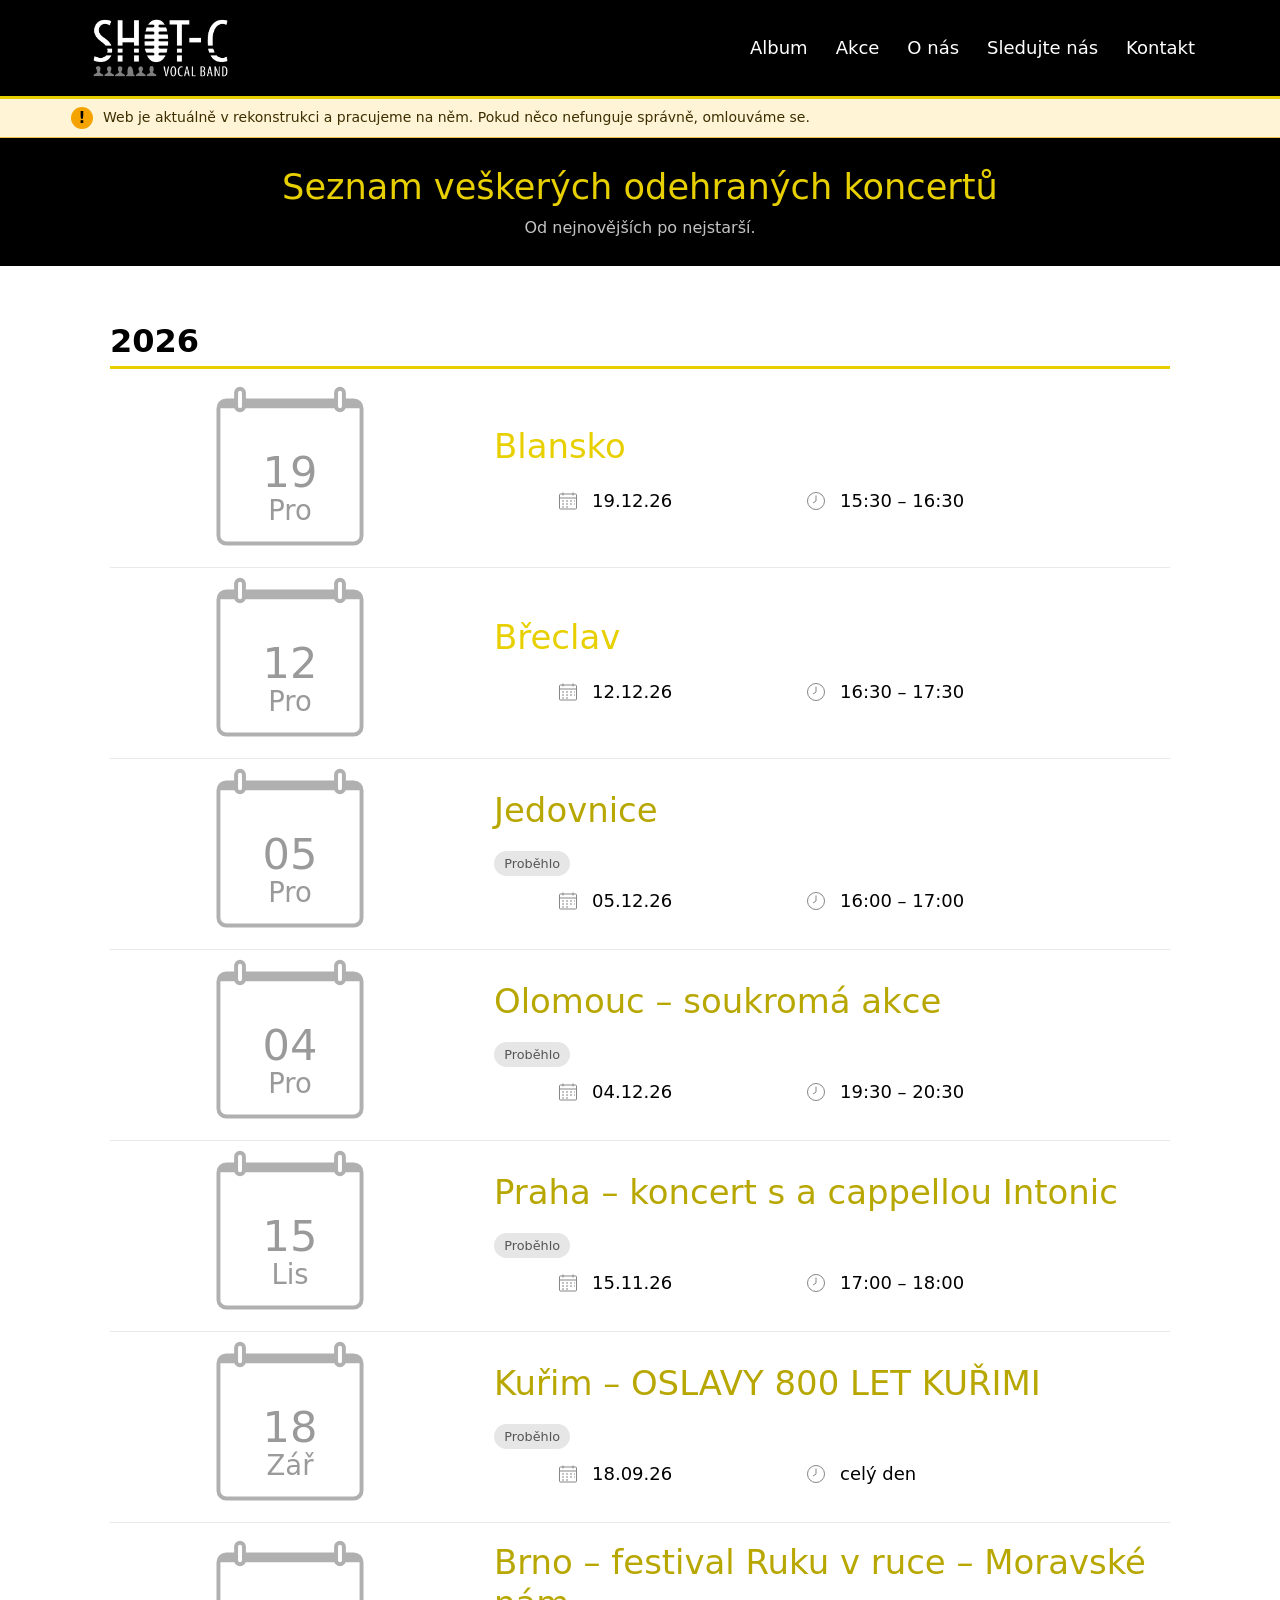
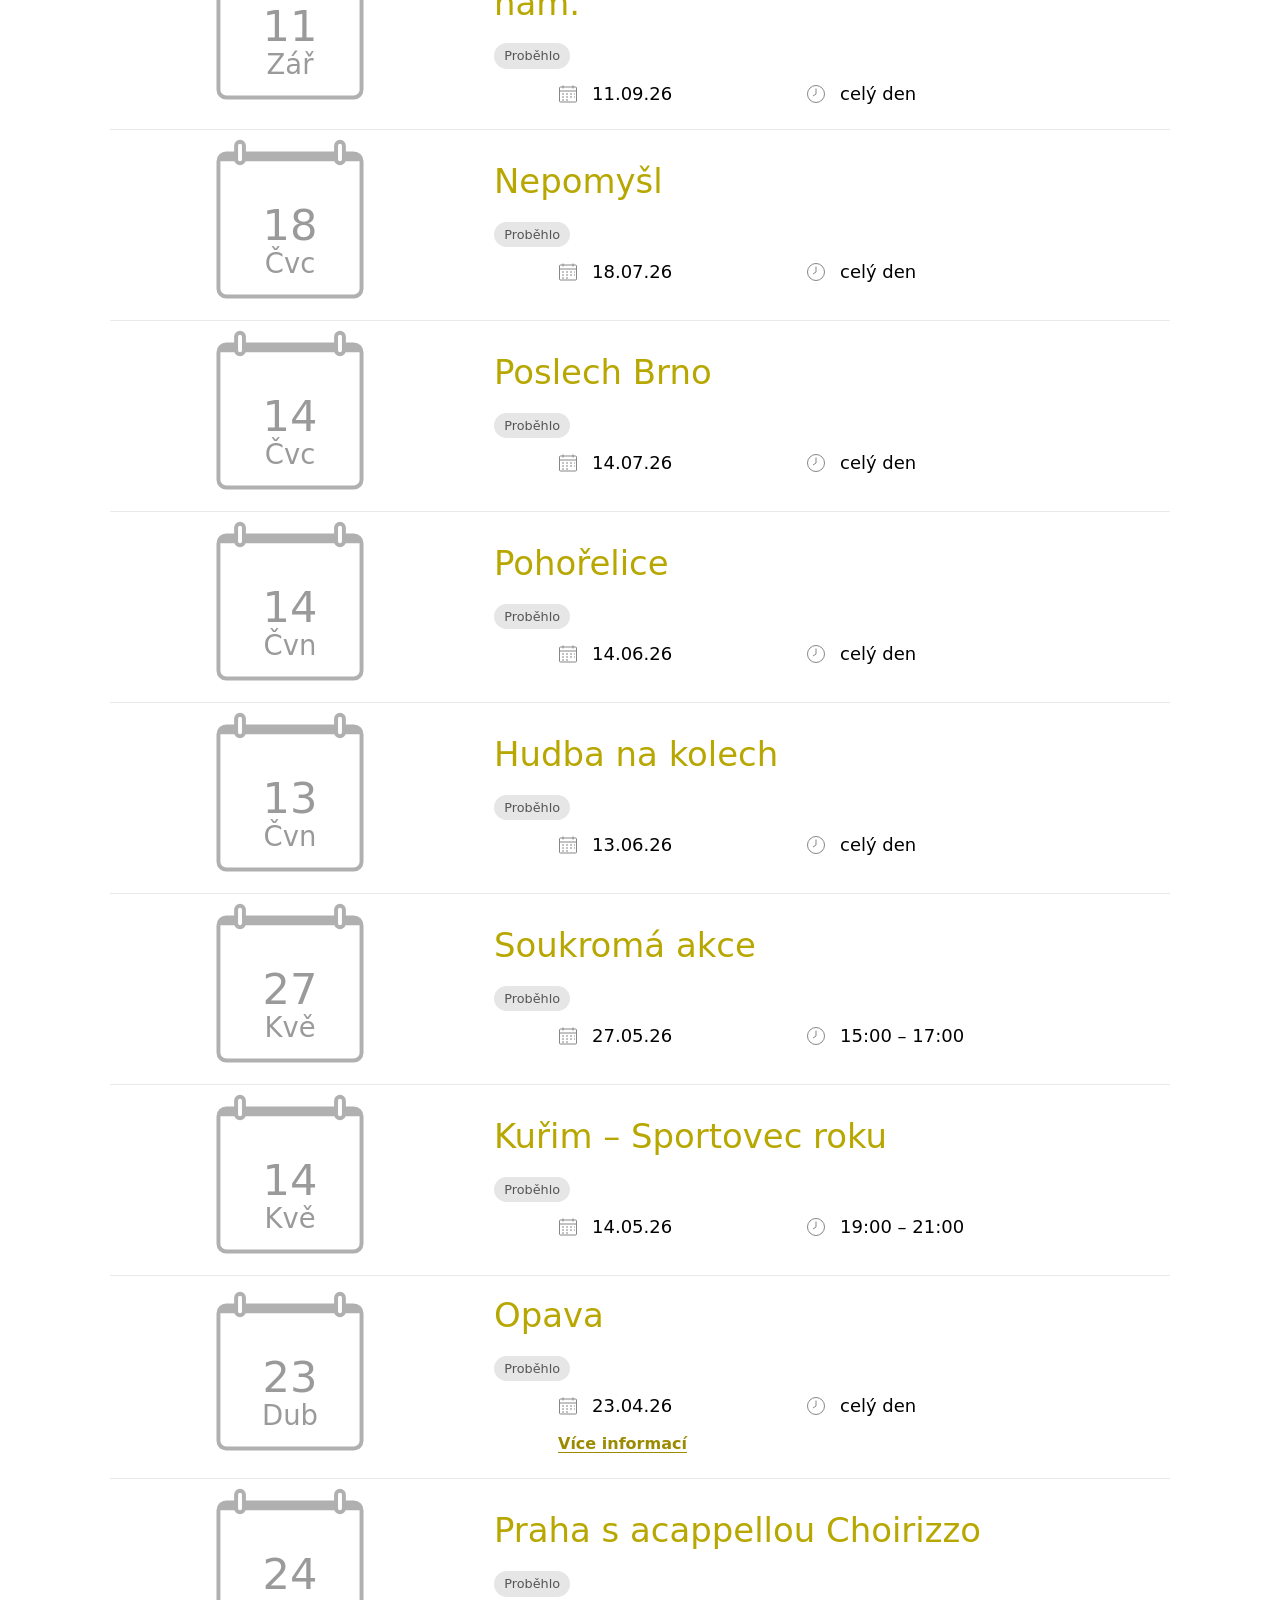
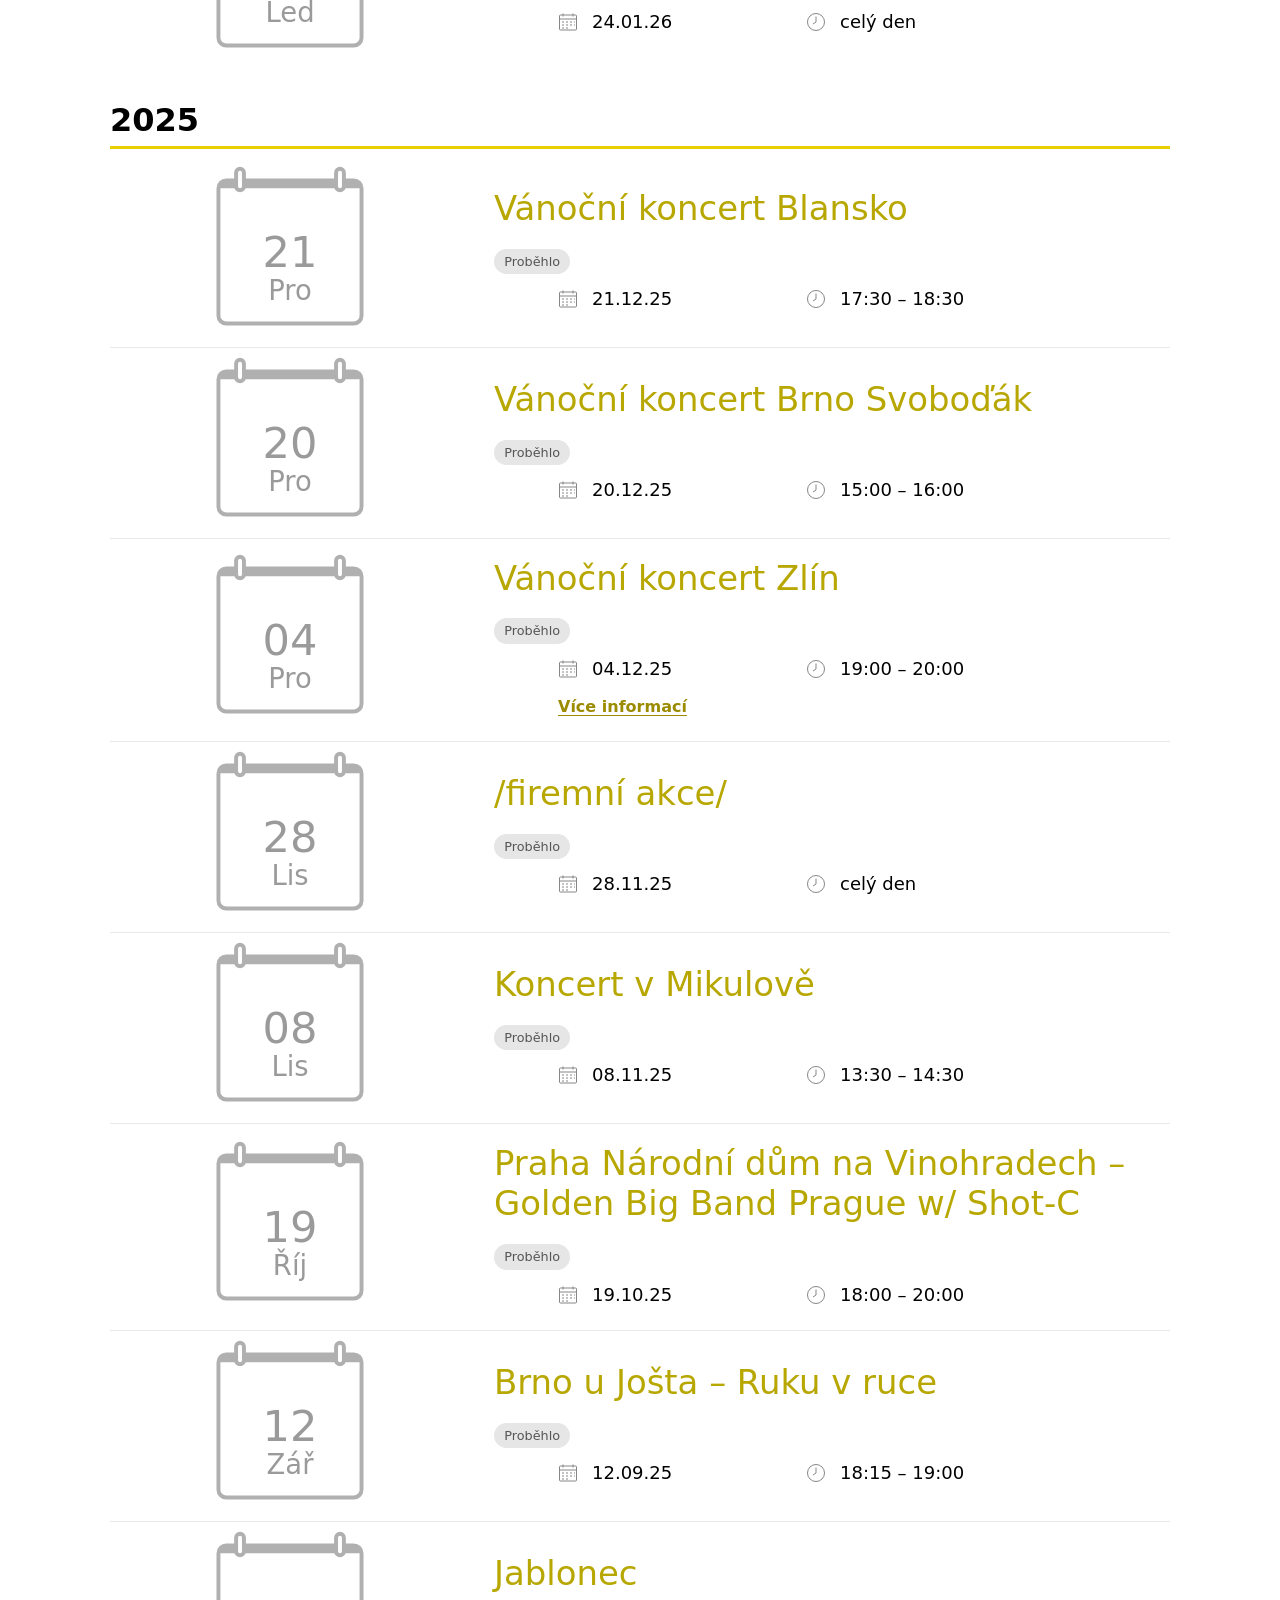
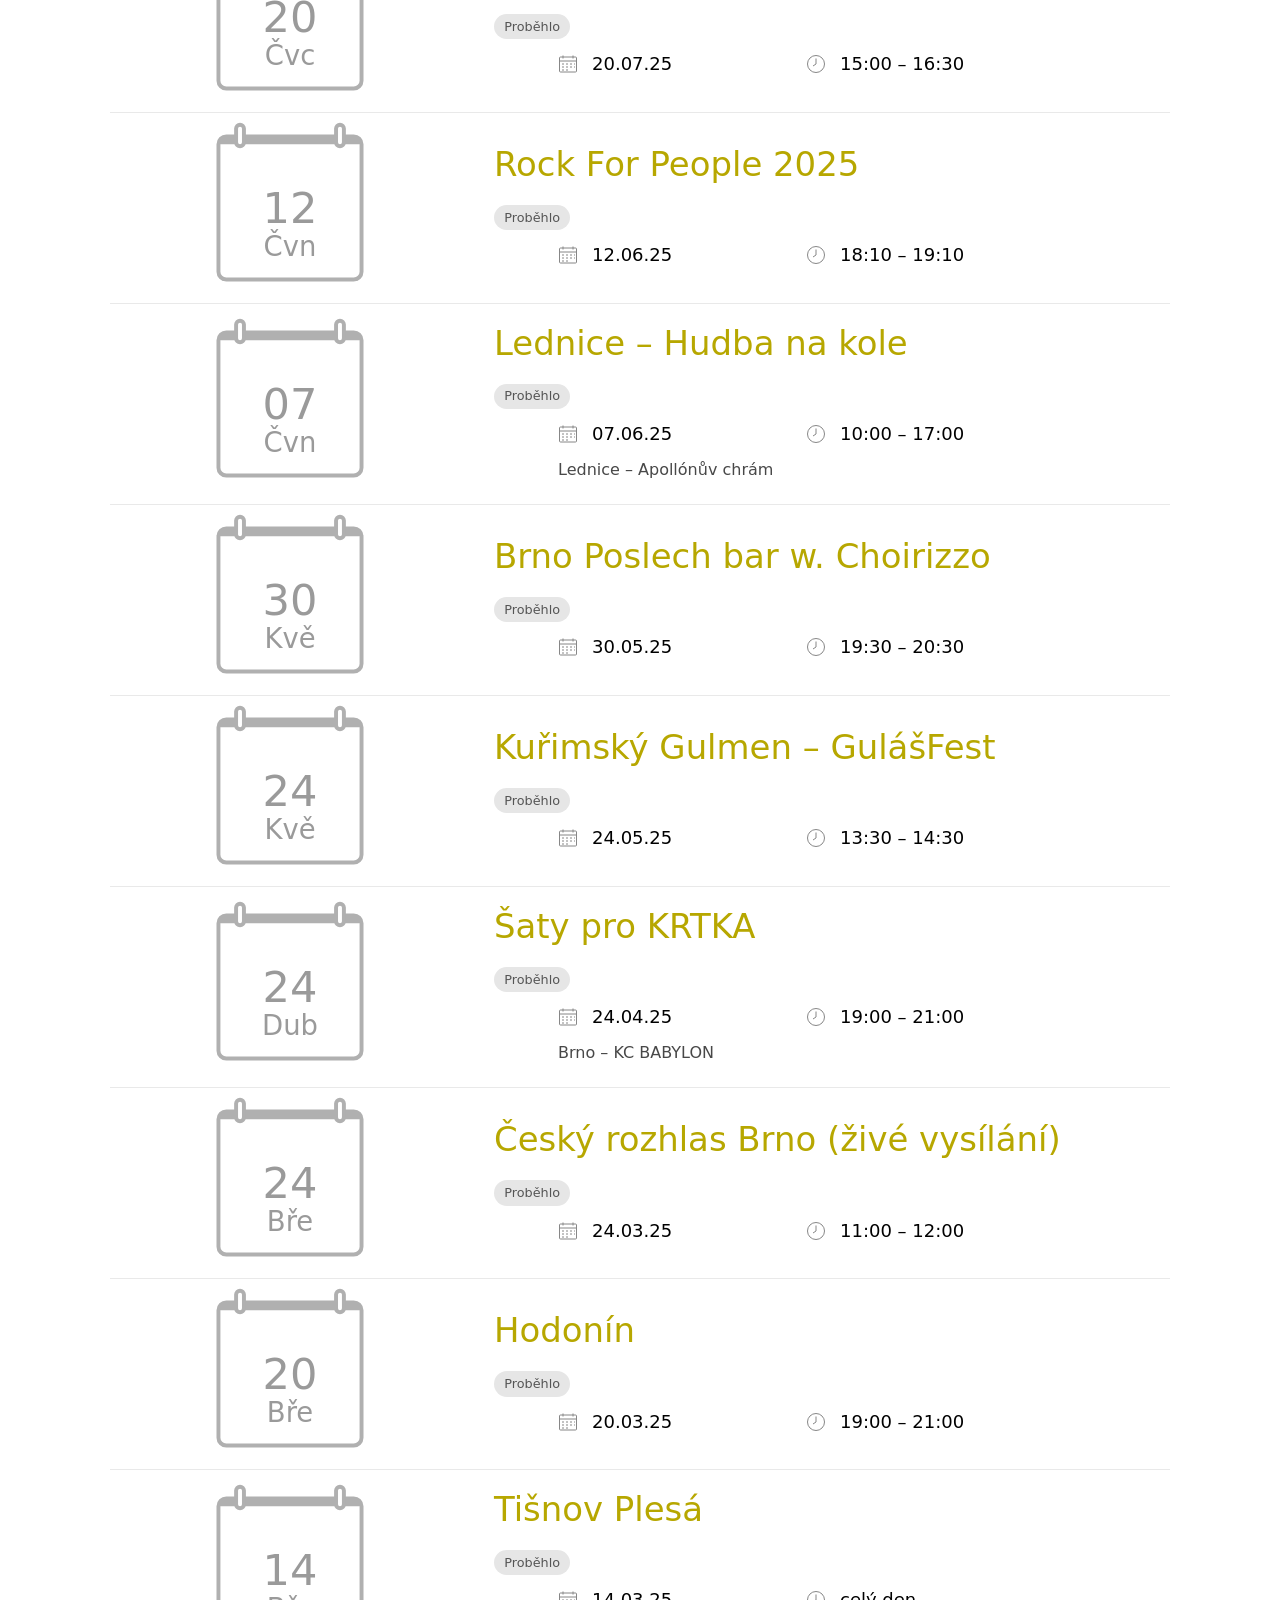
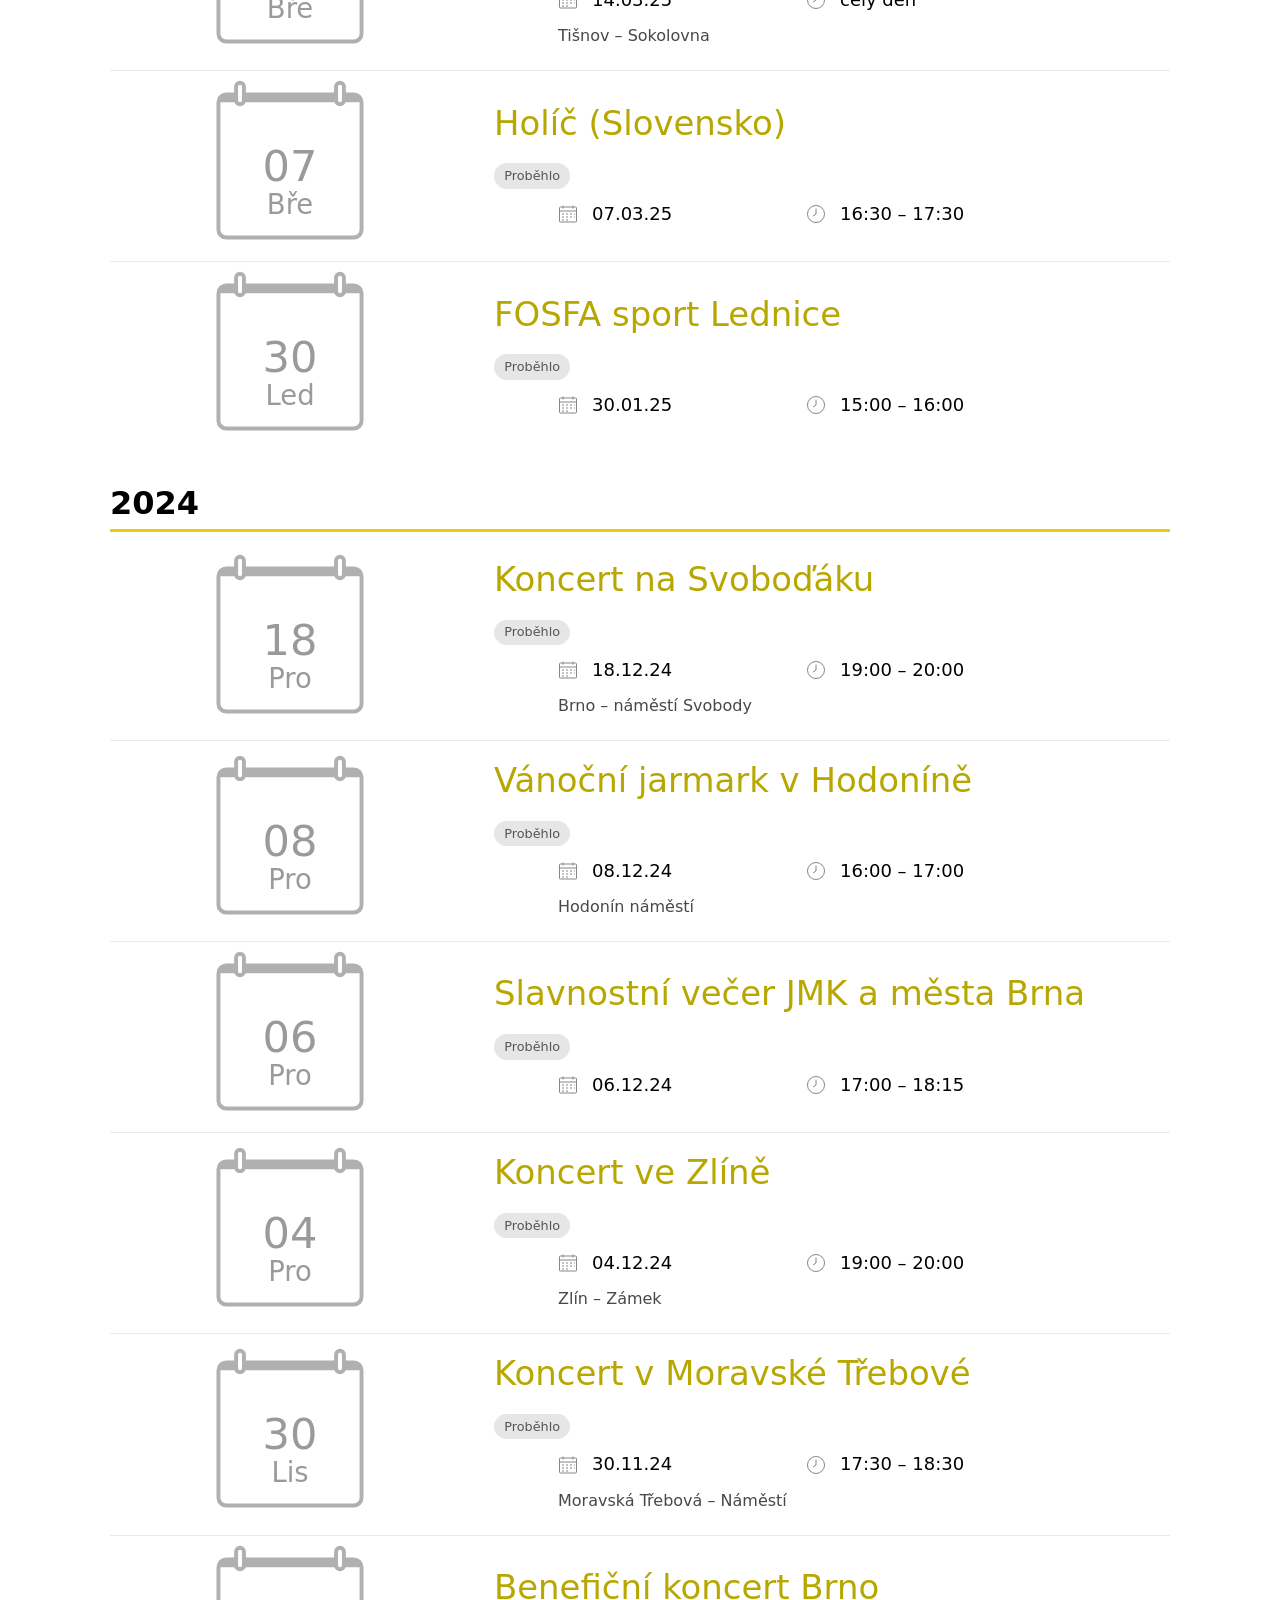
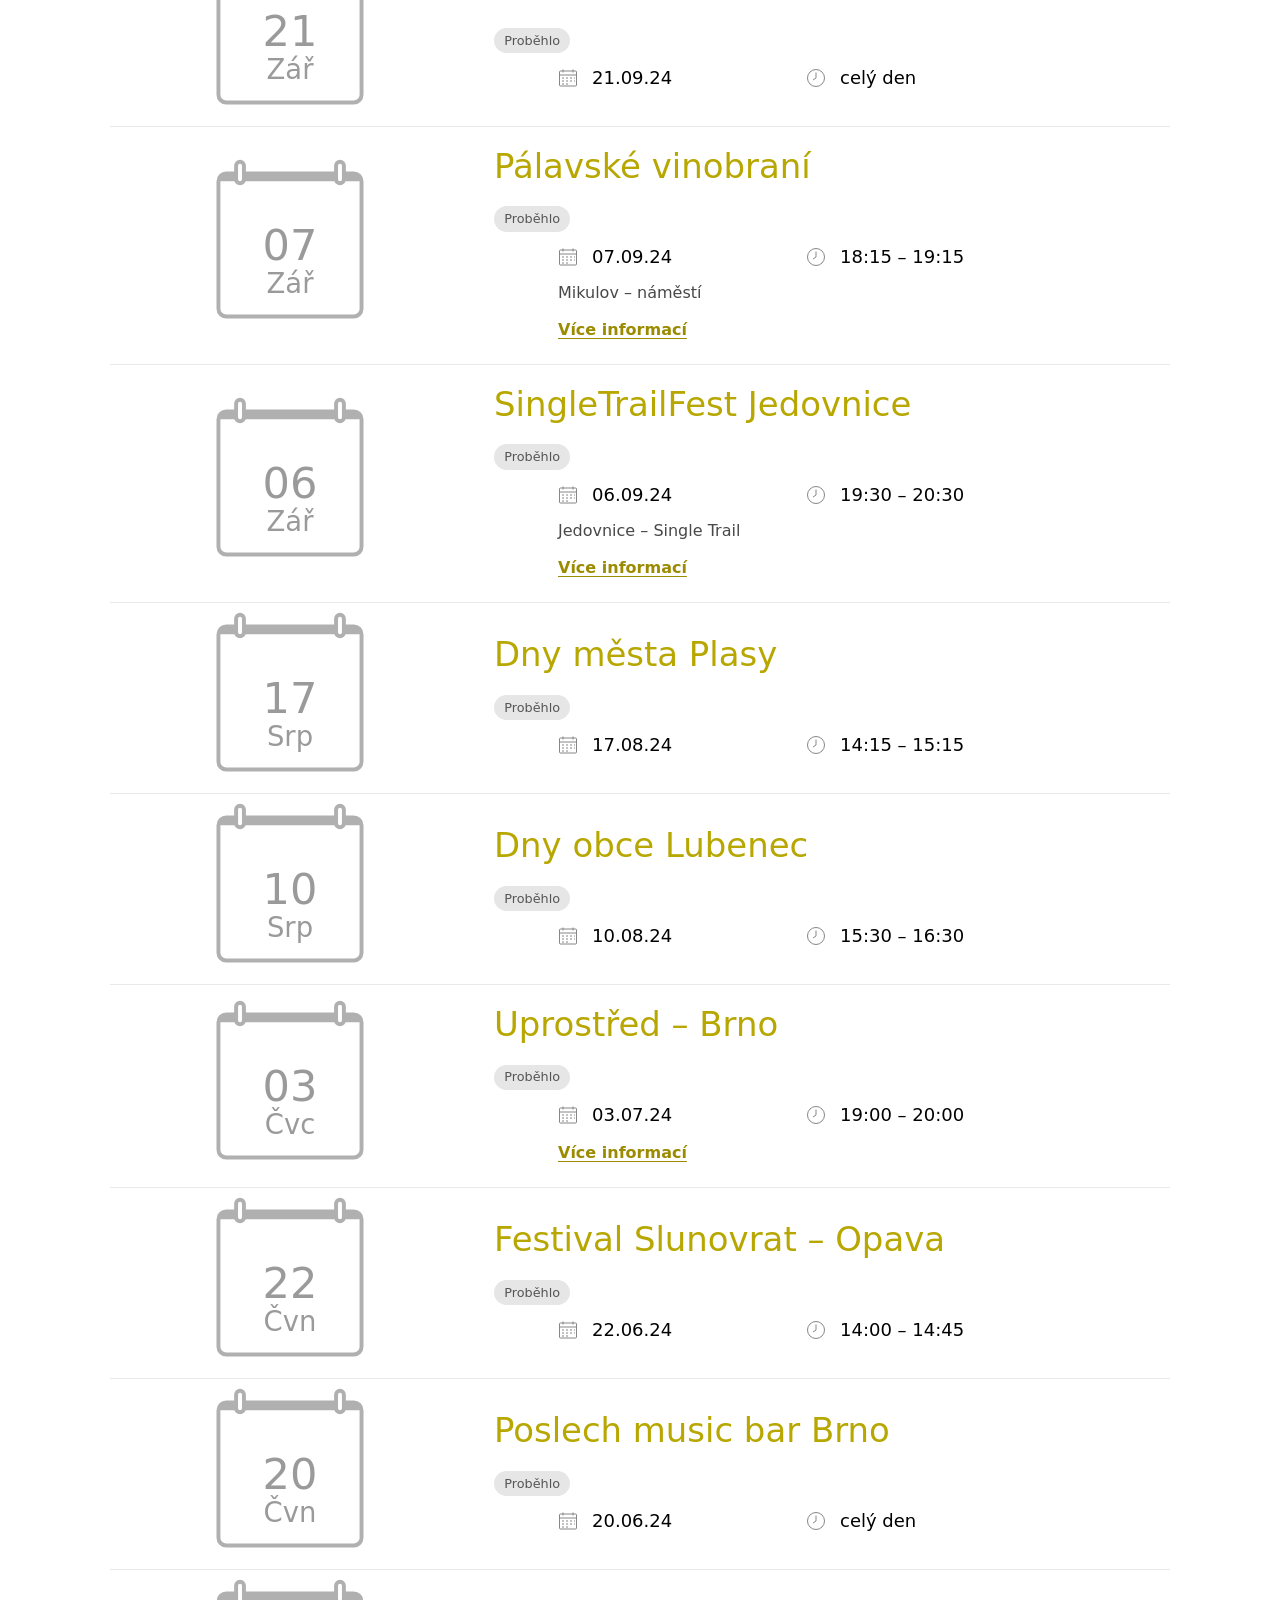
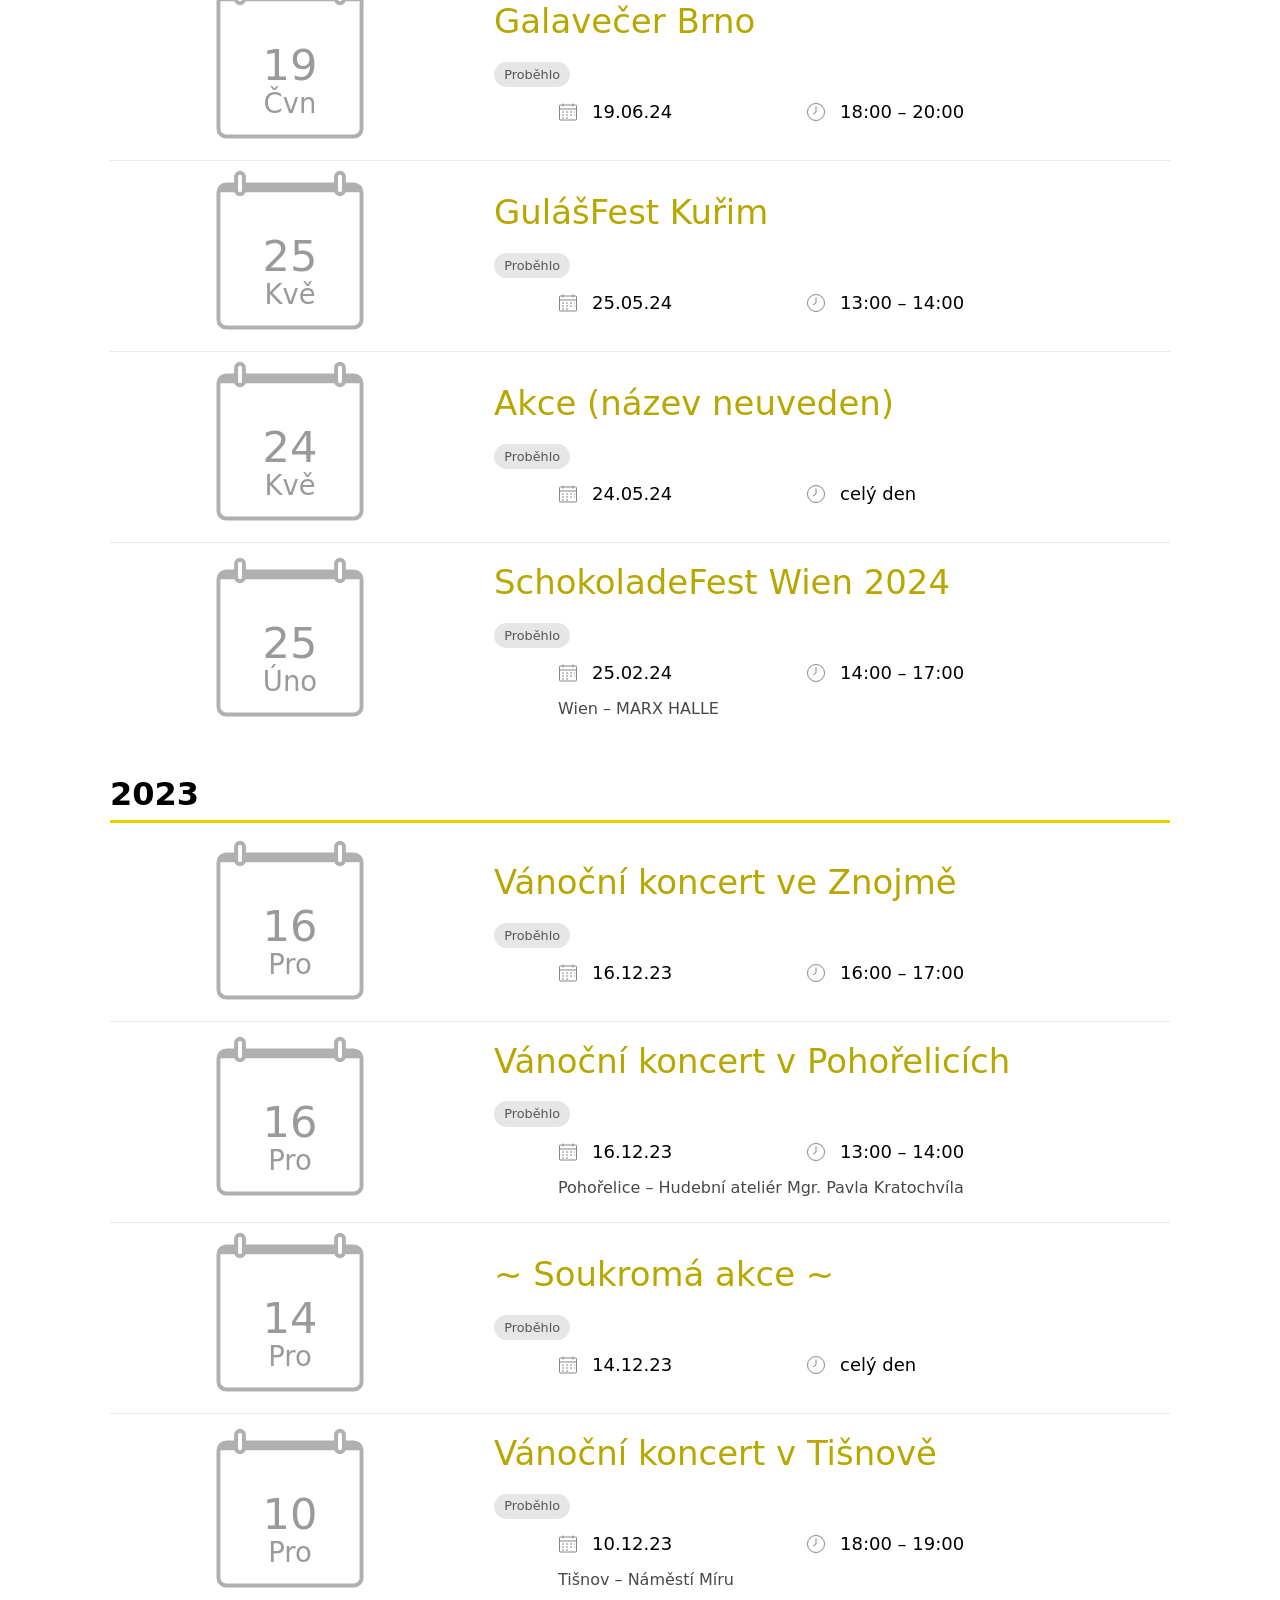
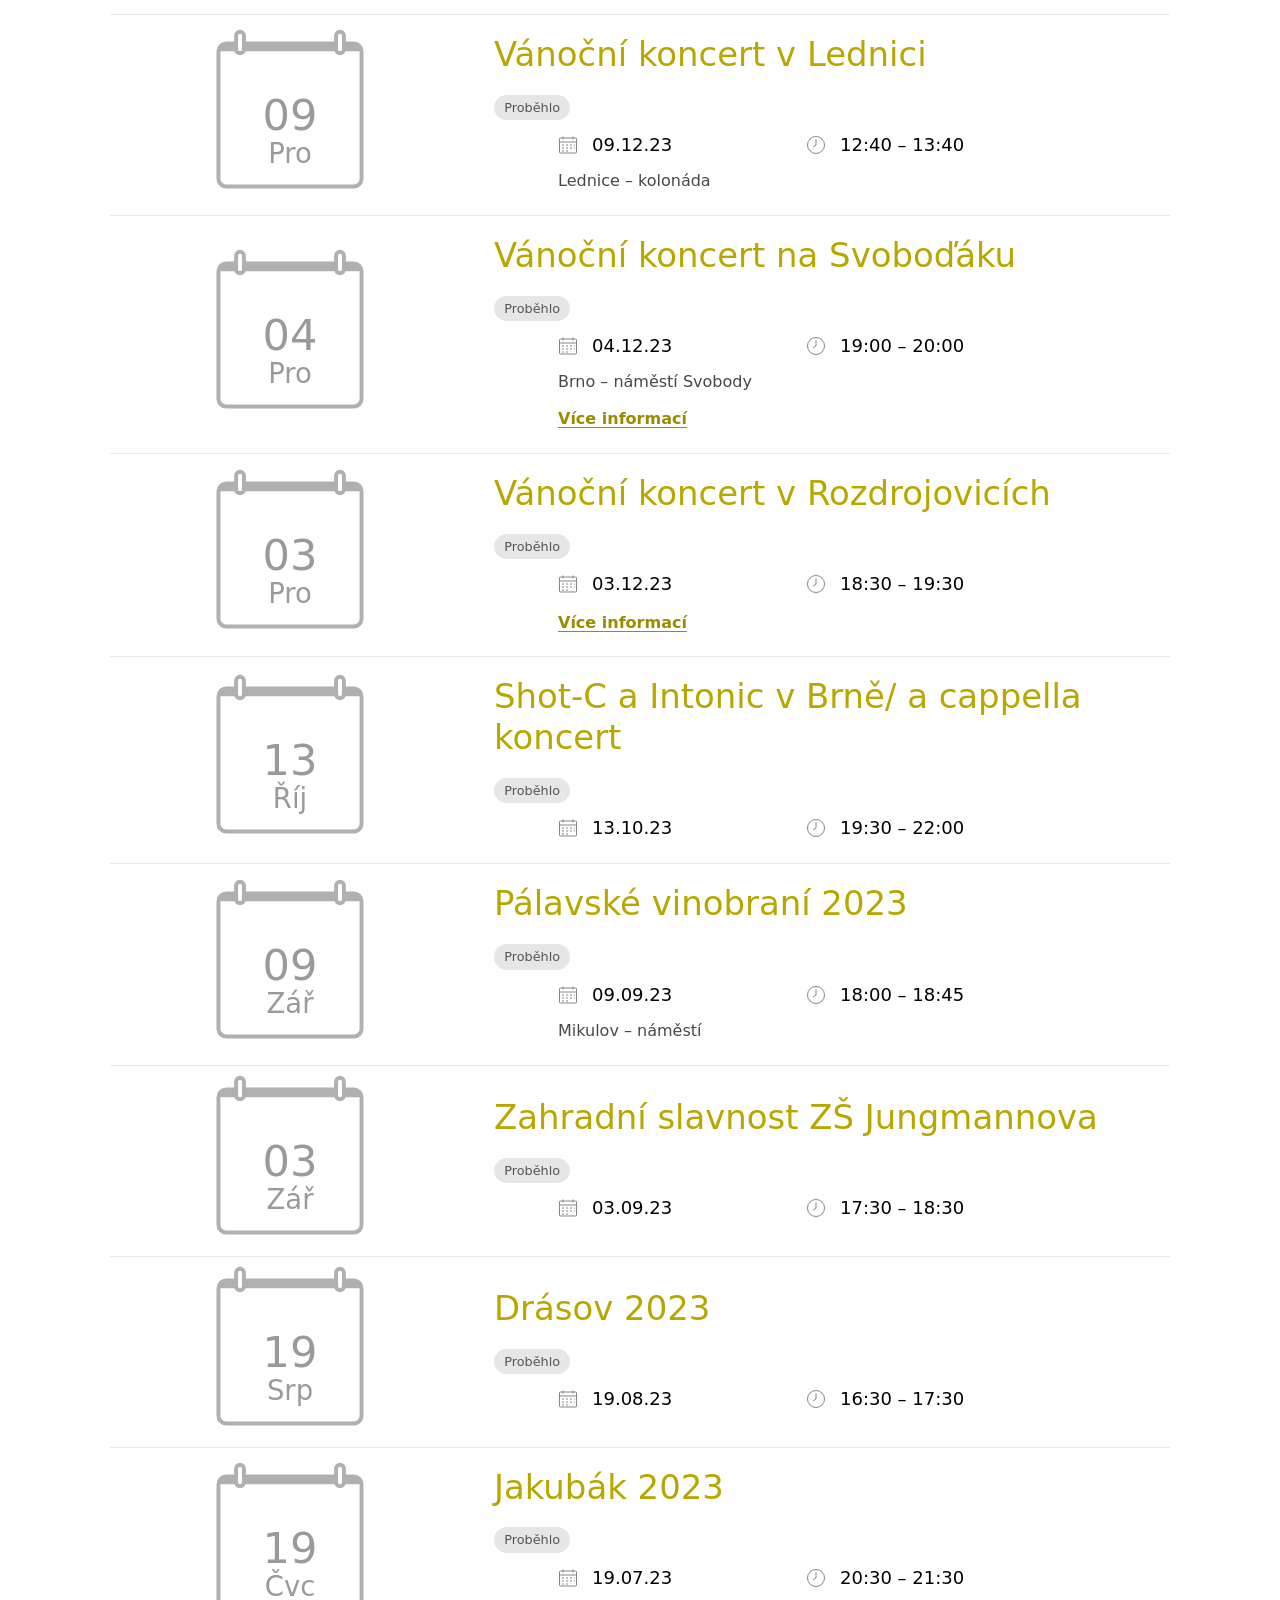
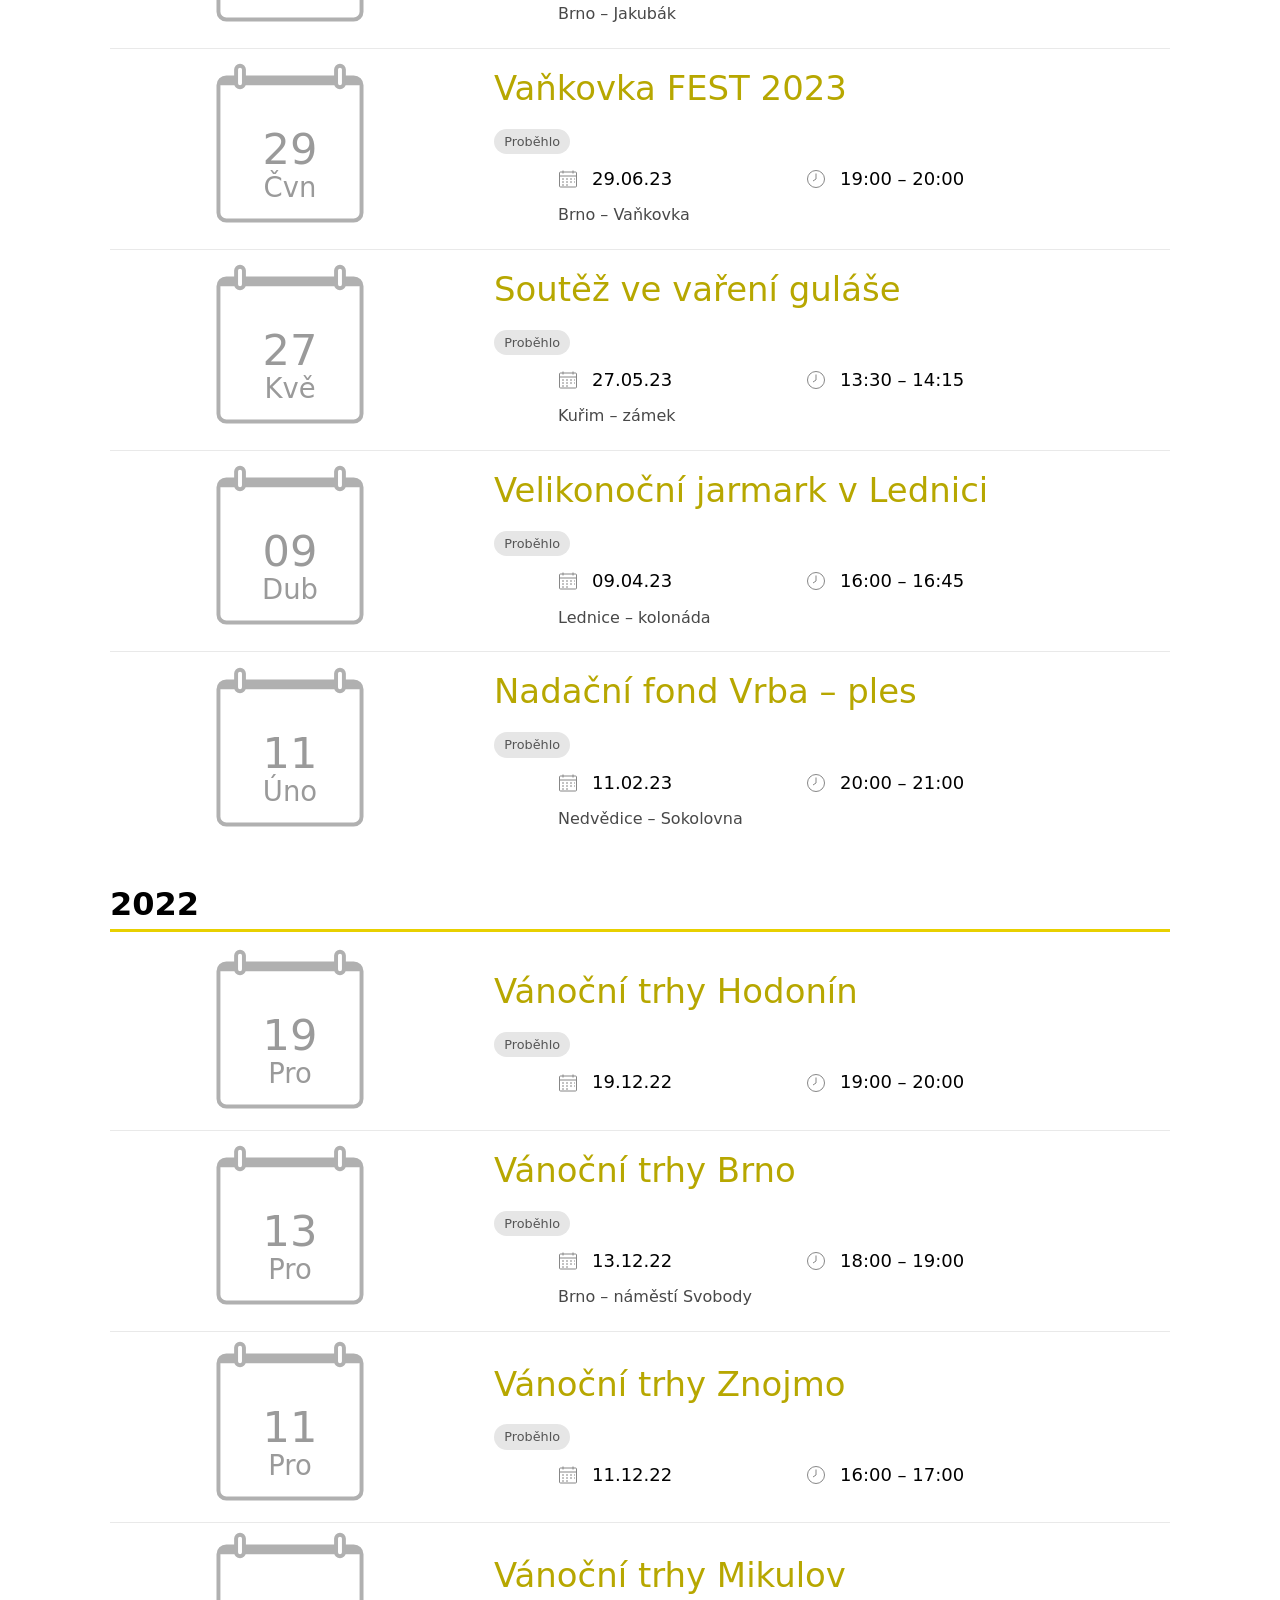
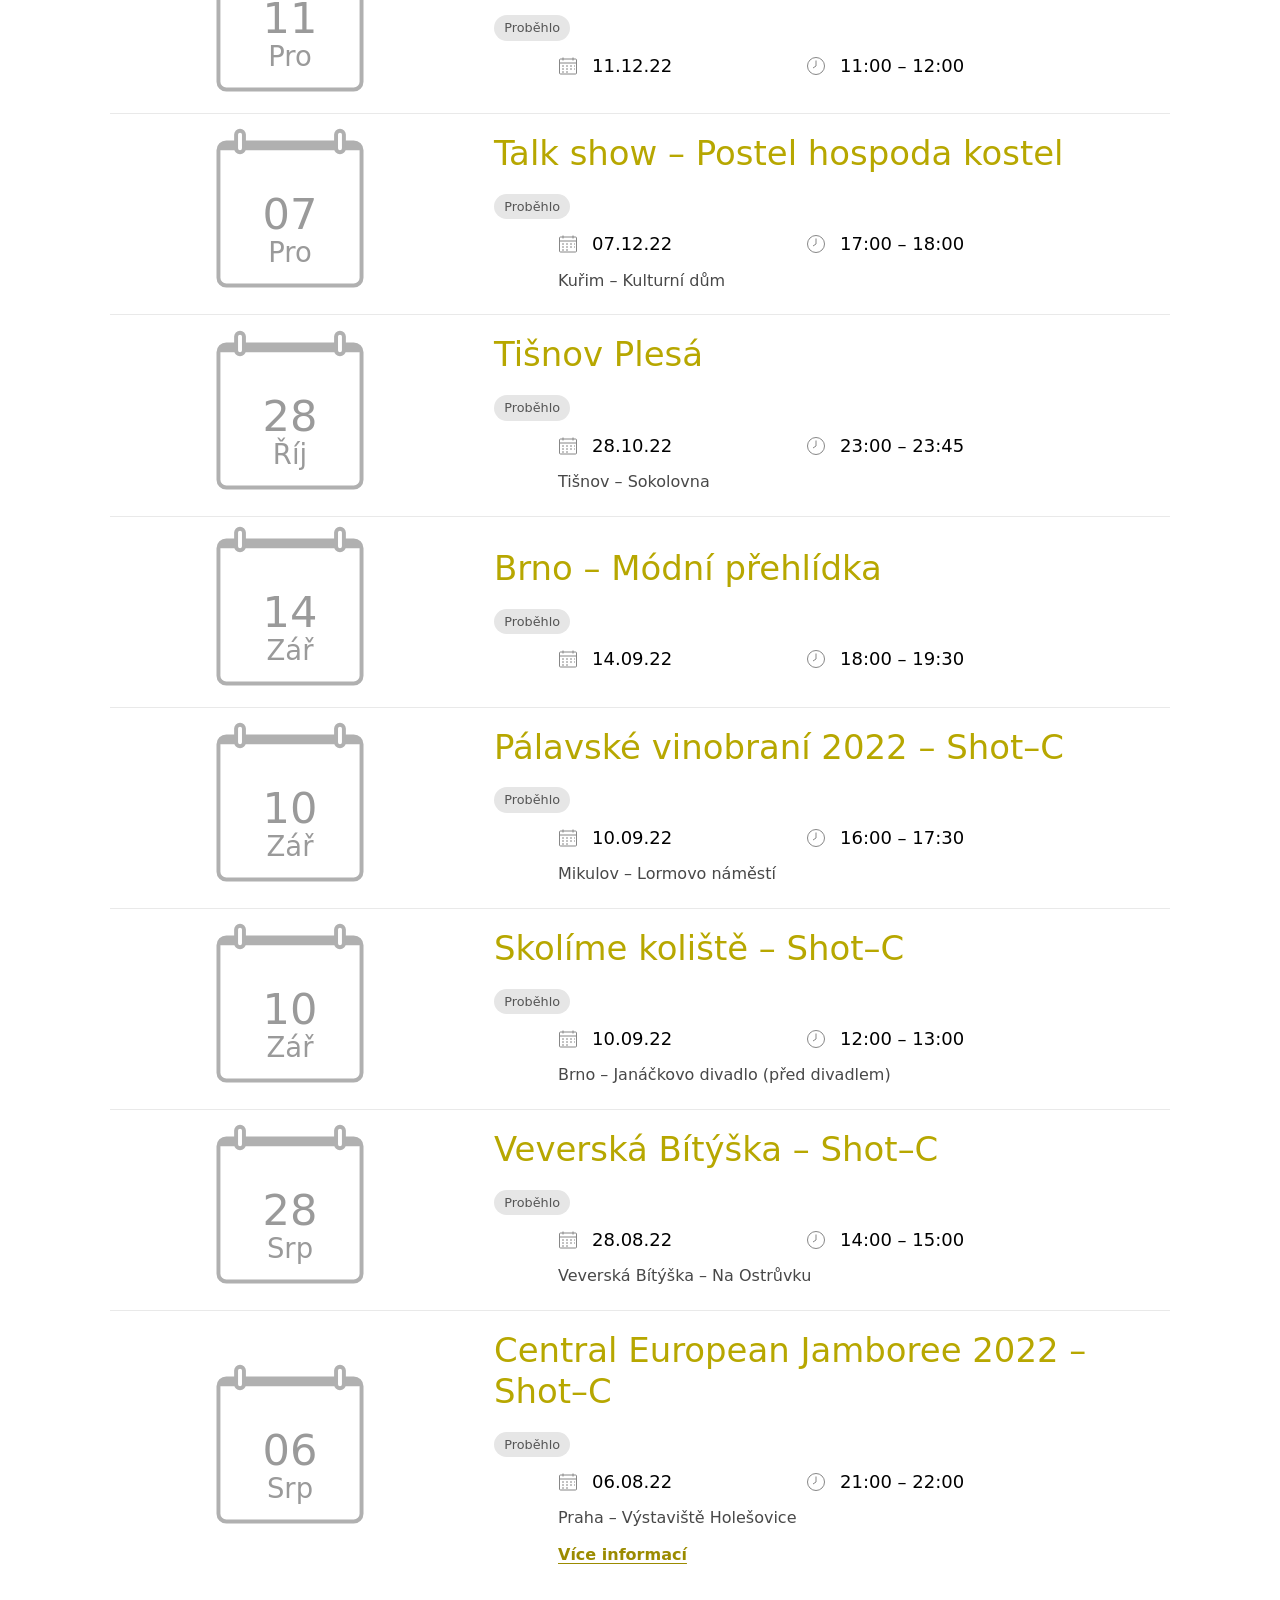
==== commit 68b51d0b: "Add reconstruction notice and two concerts from band calendar - Yellow notice with an orange exclama" ====
--- a/koncerty/index.html
+++ b/koncerty/index.html
@@ -47,6 +47,12 @@
       </nav>
     </div>
   </header>
+  <div class="notice" role="note">
+    <div class="container notice-inner">
+      <span class="notice-icon" aria-hidden="true">!</span>
+      <p>Web je aktuálně v rekonstrukci a pracujeme na něm. Pokud něco nefunguje správně, omlouváme se.</p>
+    </div>
+  </div>
 
   <main id="content">
     <div class="page-head">
--- a/assets/css/style.css
+++ b/assets/css/style.css
@@ -326,3 +326,12 @@
   .site-header, .nav-toggle, .gallery, .slant-top { display: none; }
   body { background: #fff; color: #000; }
 }
+
+/* ---------- "under reconstruction" notice ---------- */
+.notice { background: #fff4d6; color: #3d2e00; border-bottom: 1px solid #f0c040; font-family: var(--roboto); font-size: 14px; line-height: 1.4; }
+.notice-inner { display: flex; align-items: center; gap: 10px; padding-top: 8px; padding-bottom: 8px; }
+.notice-icon {
+  flex: none; display: inline-flex; align-items: center; justify-content: center;
+  width: 22px; height: 22px; border-radius: 50%; background: #f5a300; color: #000; font-weight: 700; font-size: 15px;
+}
+.notice p { margin: 0; }
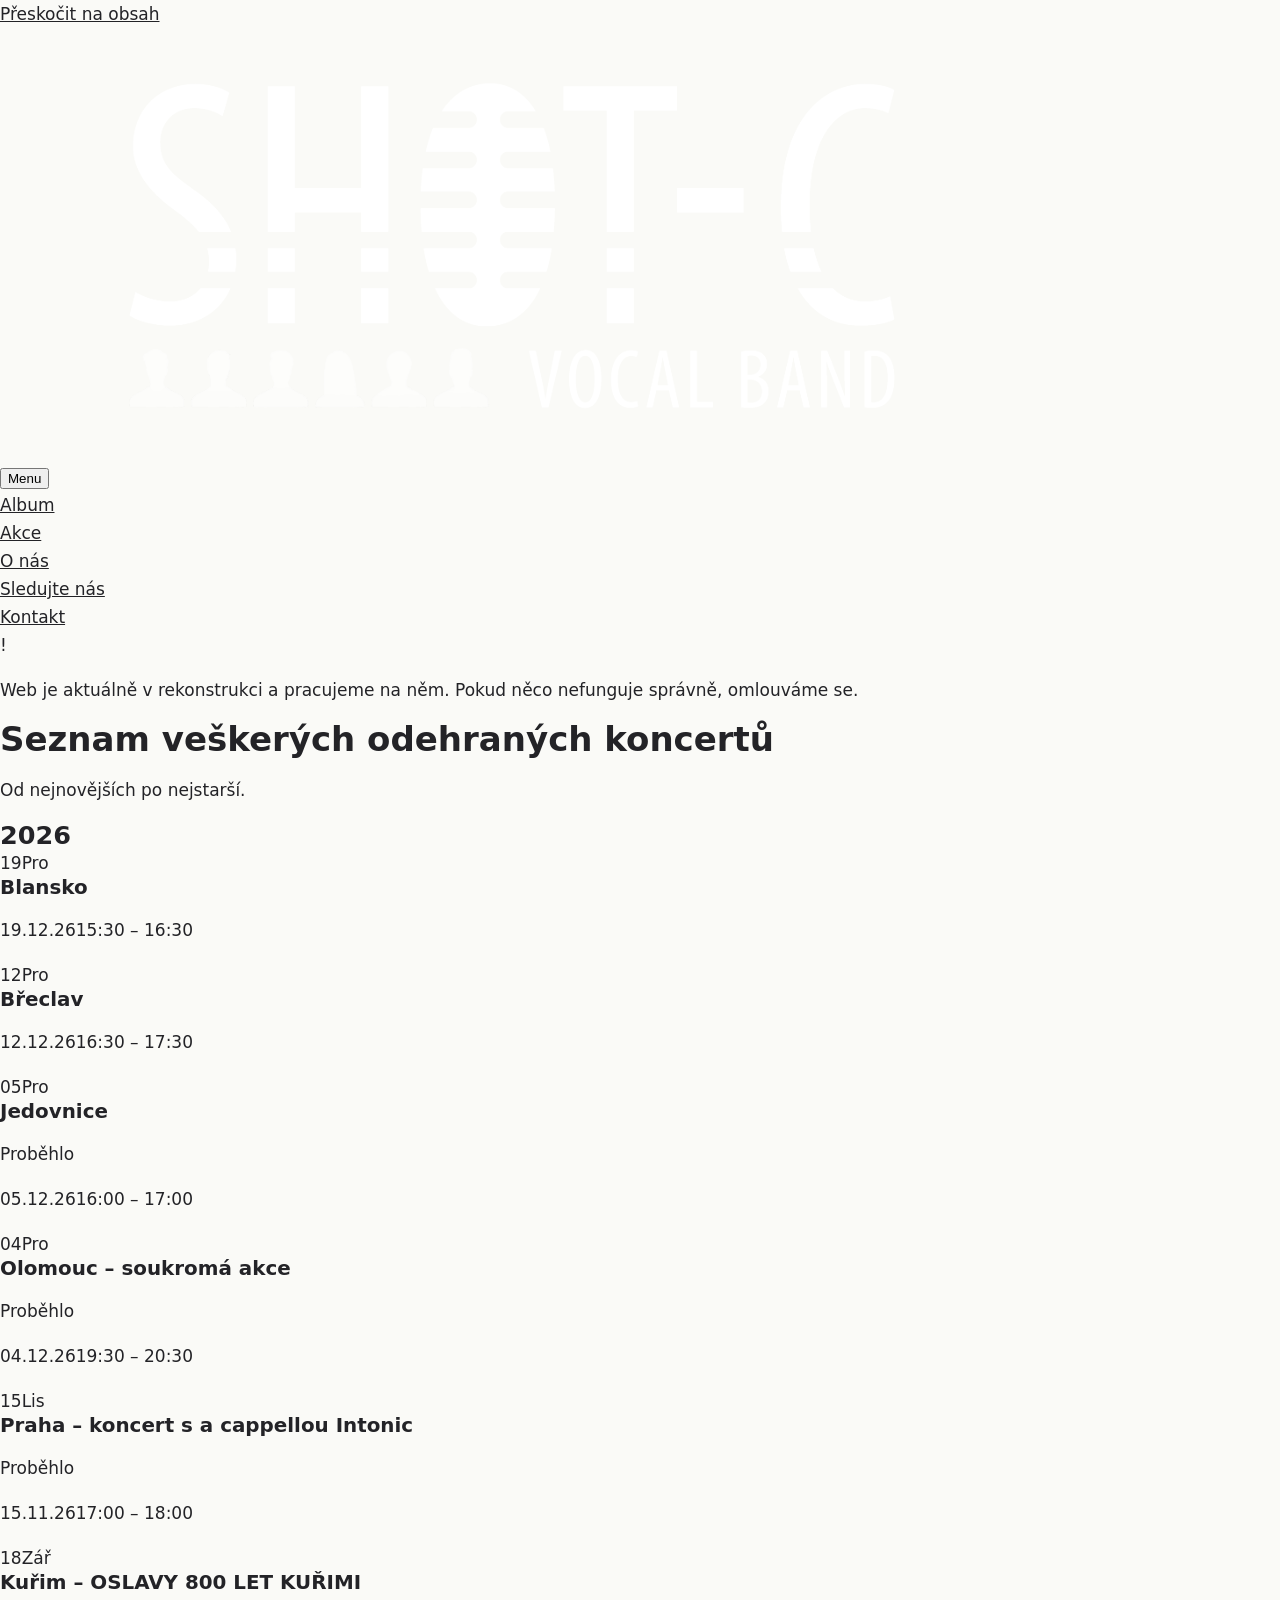
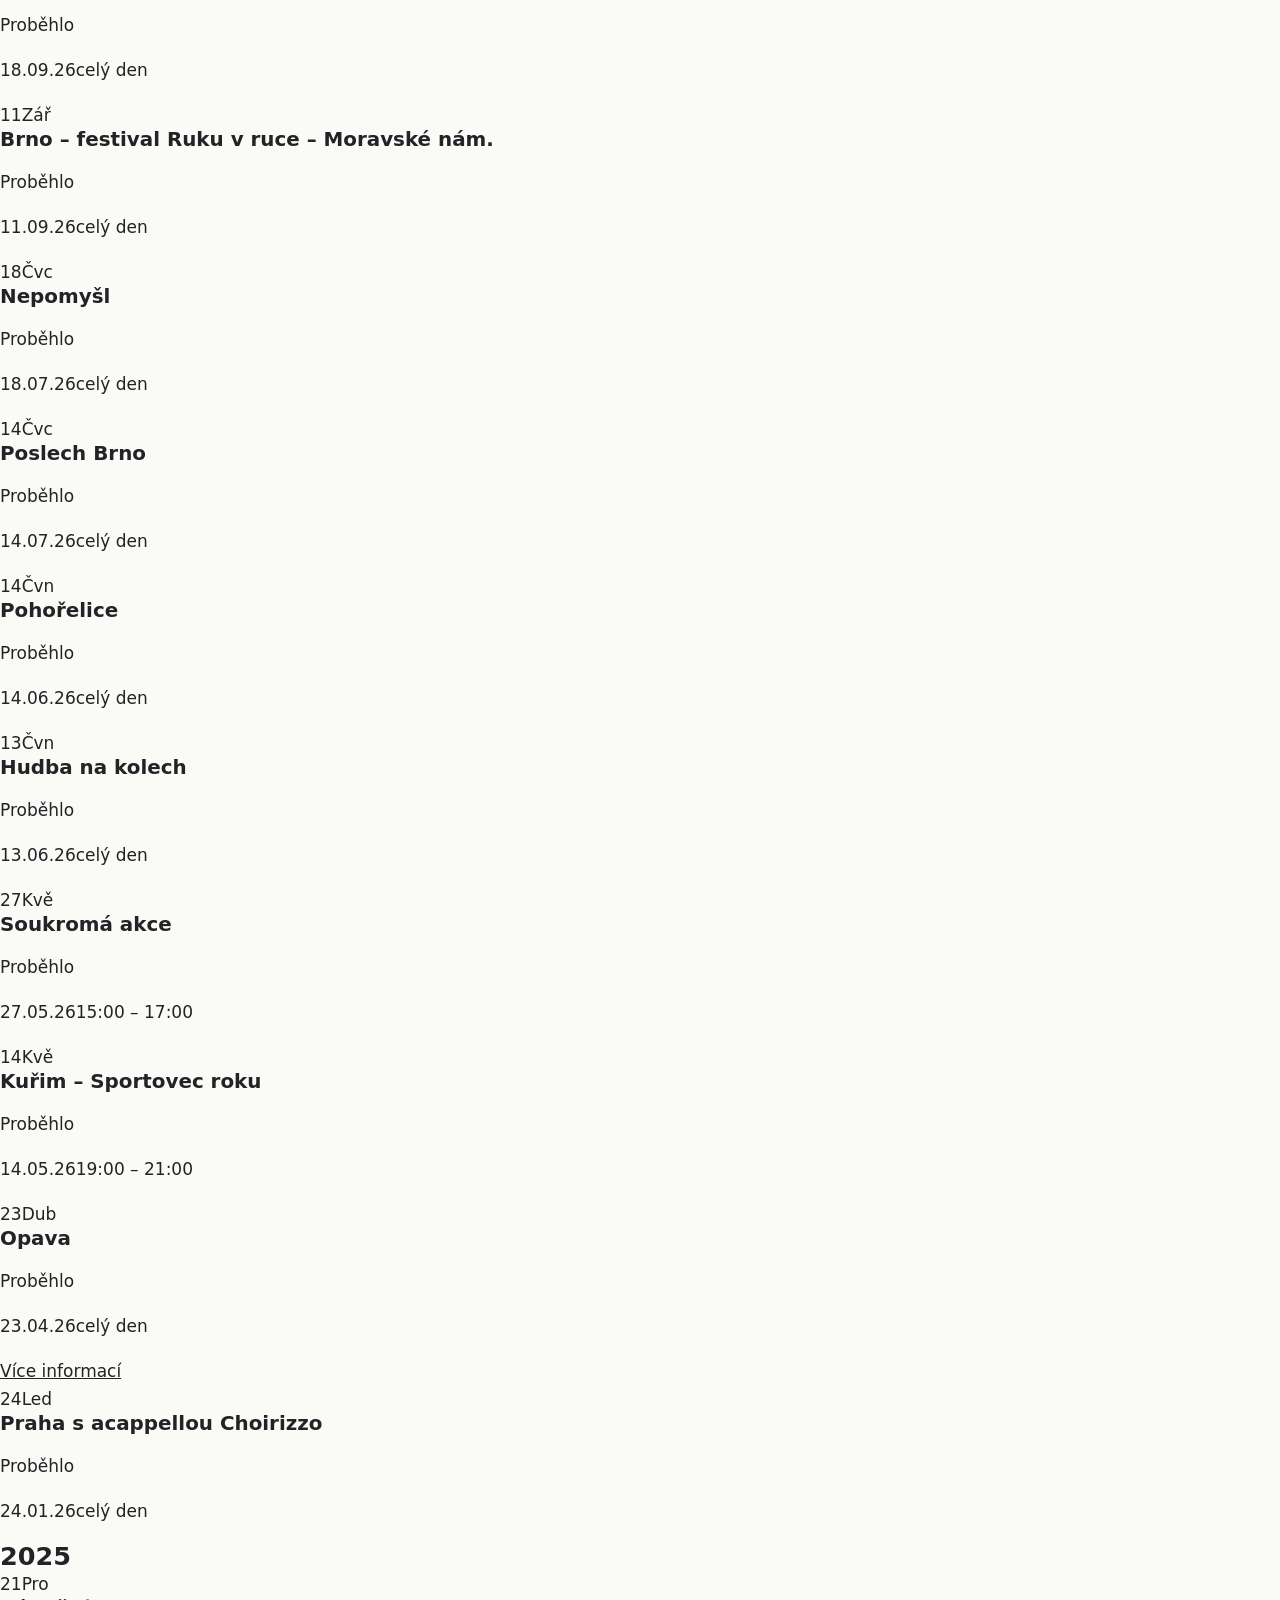
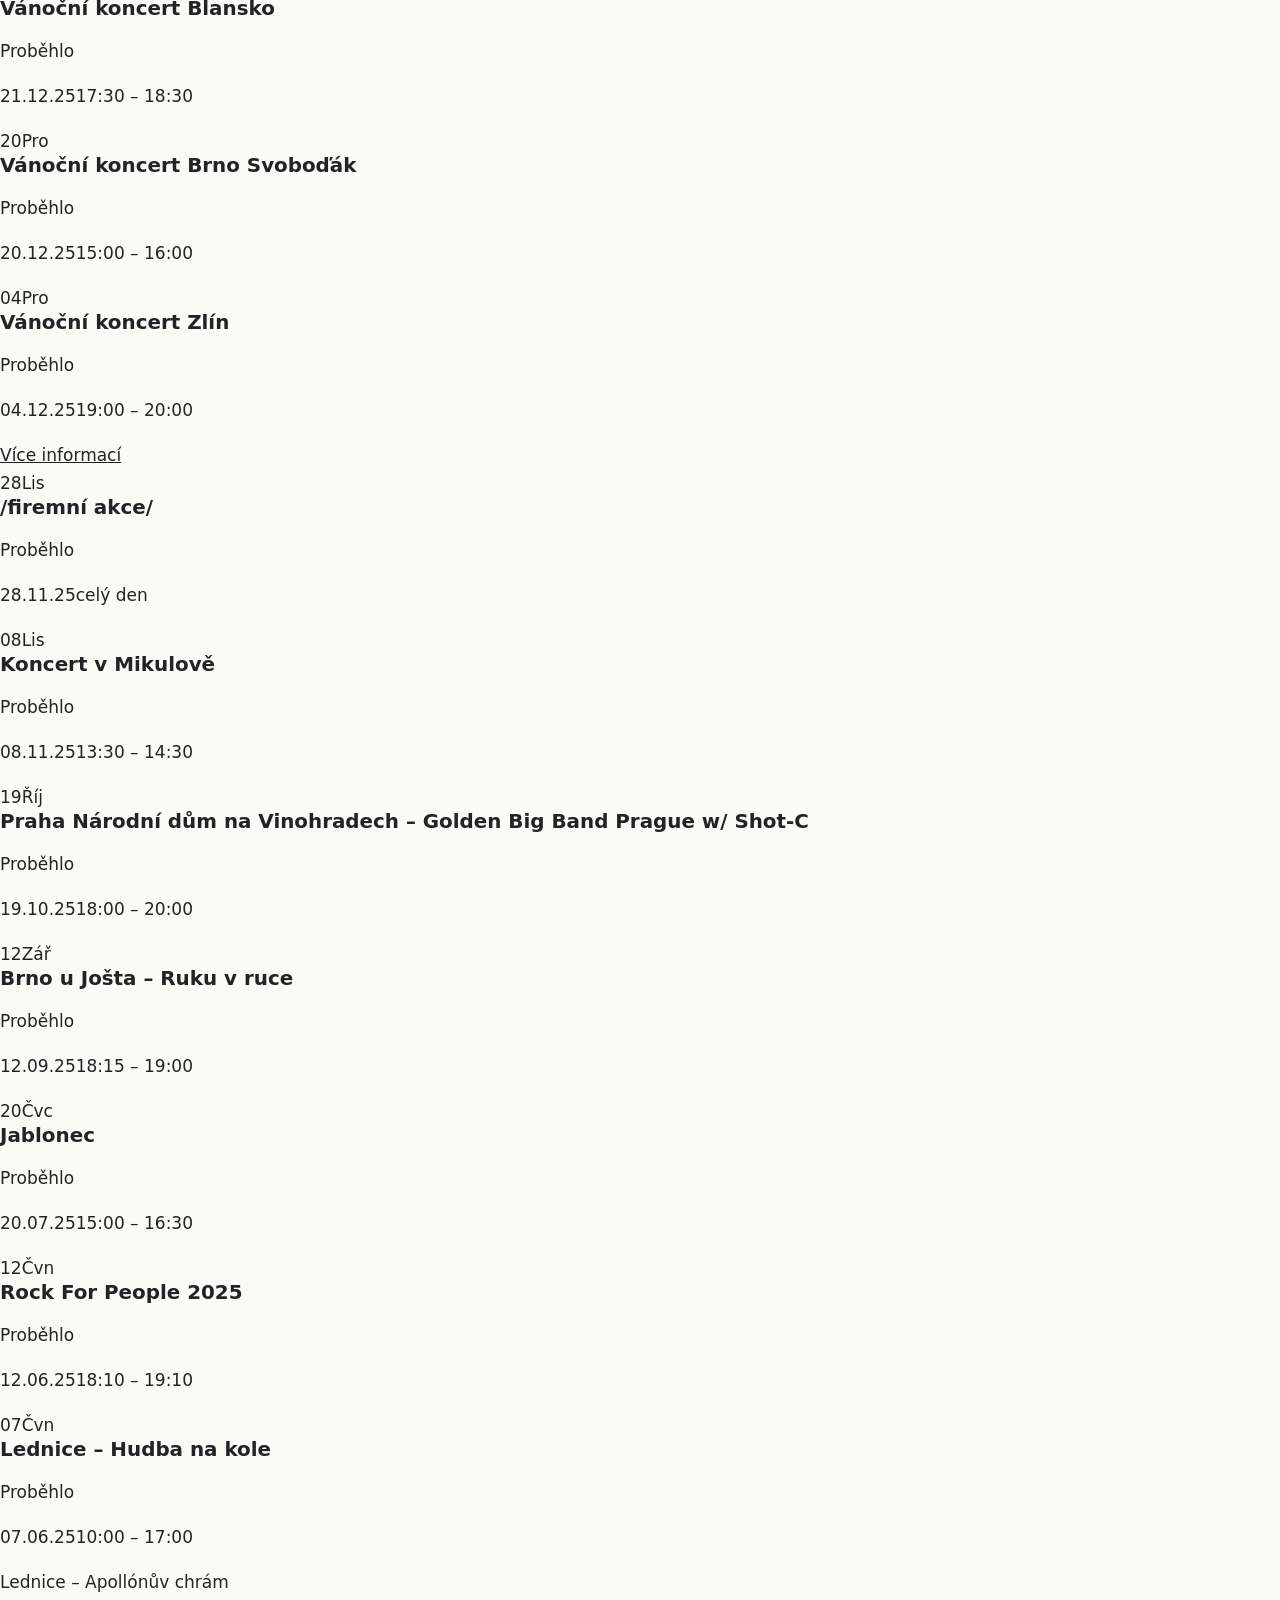
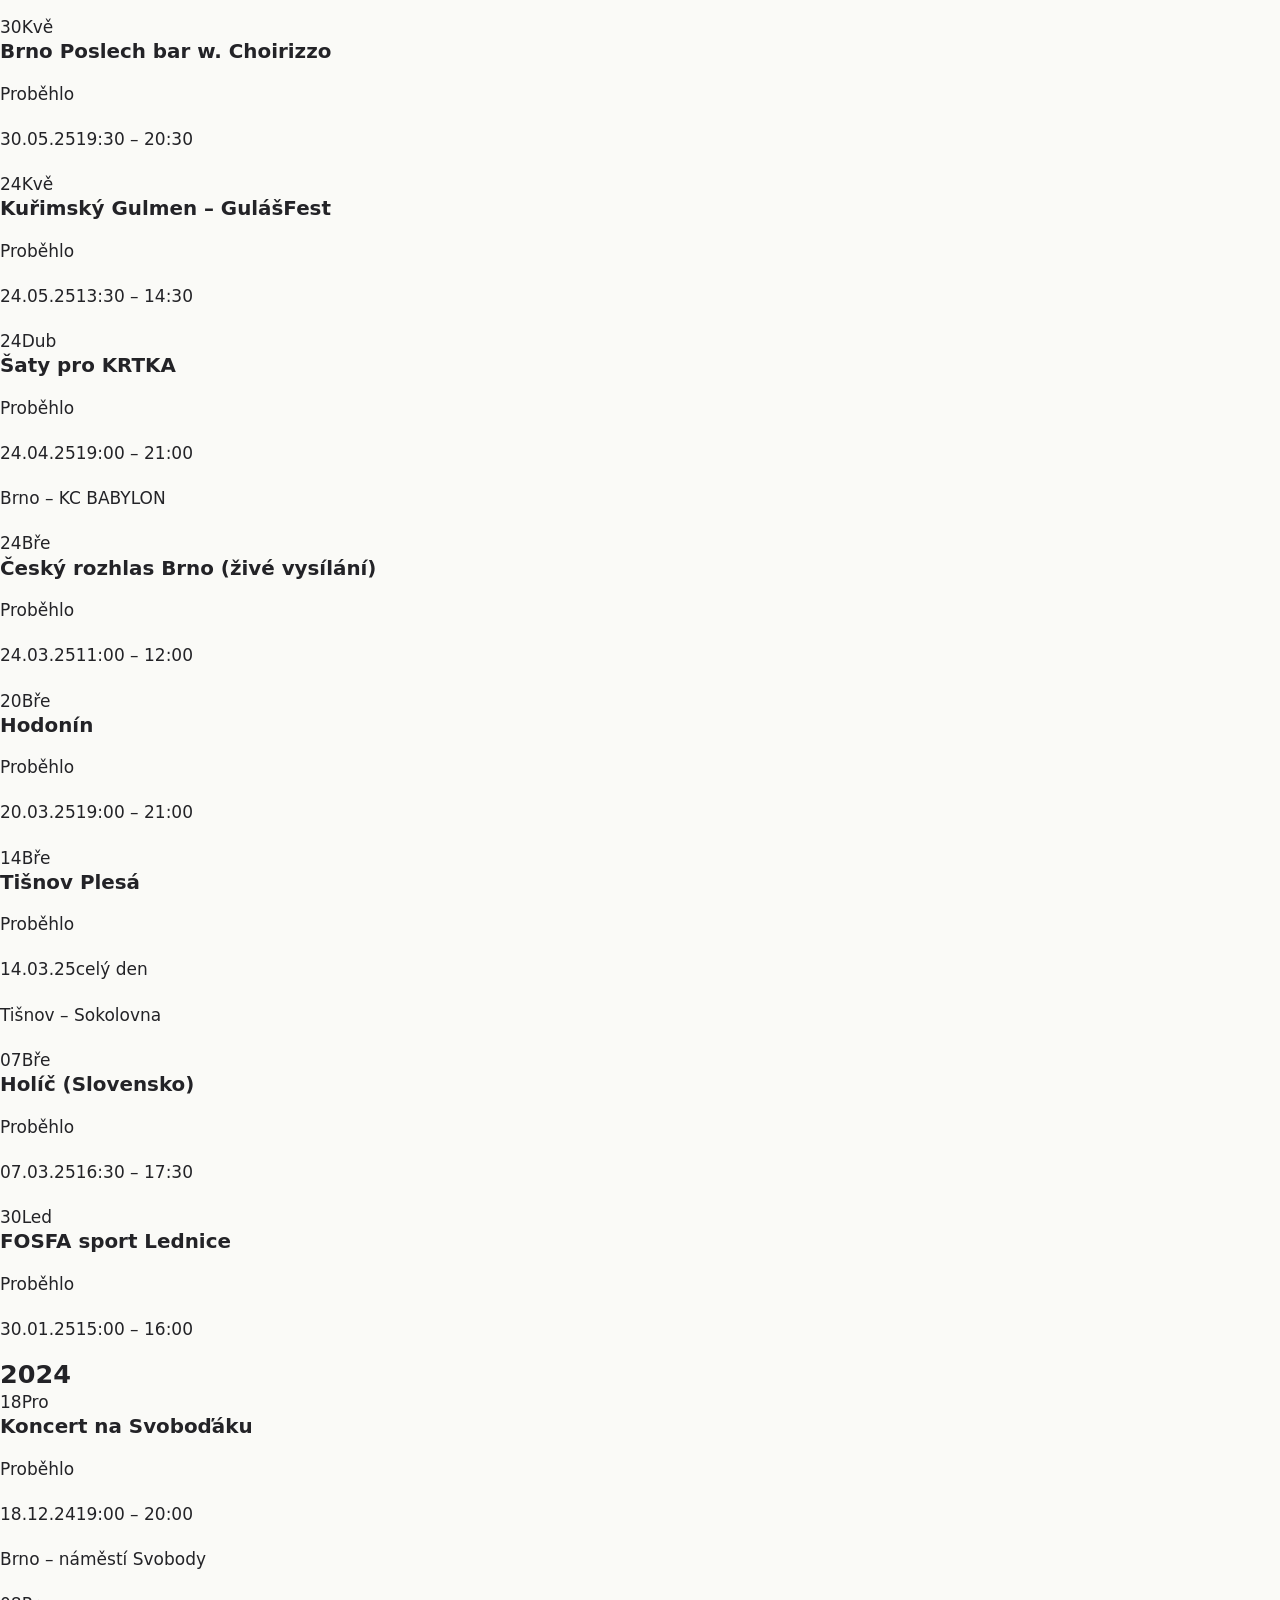
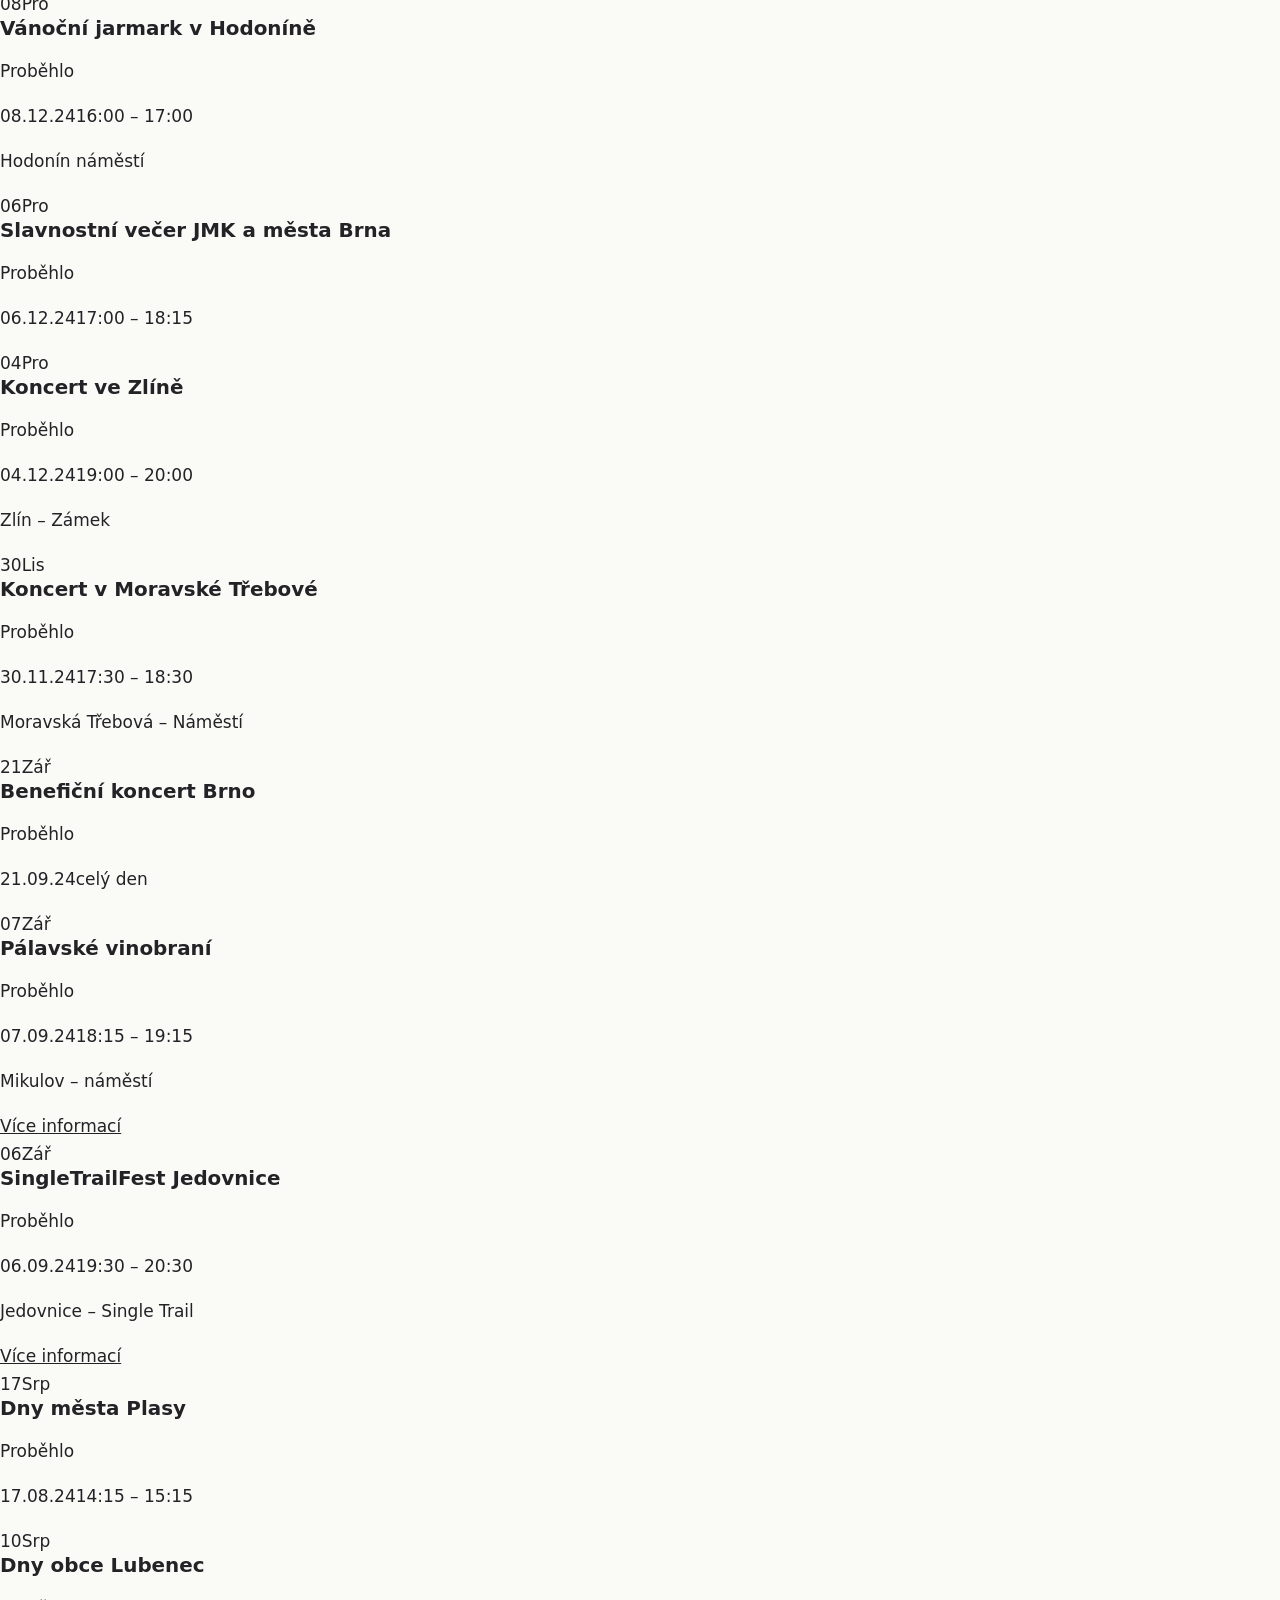
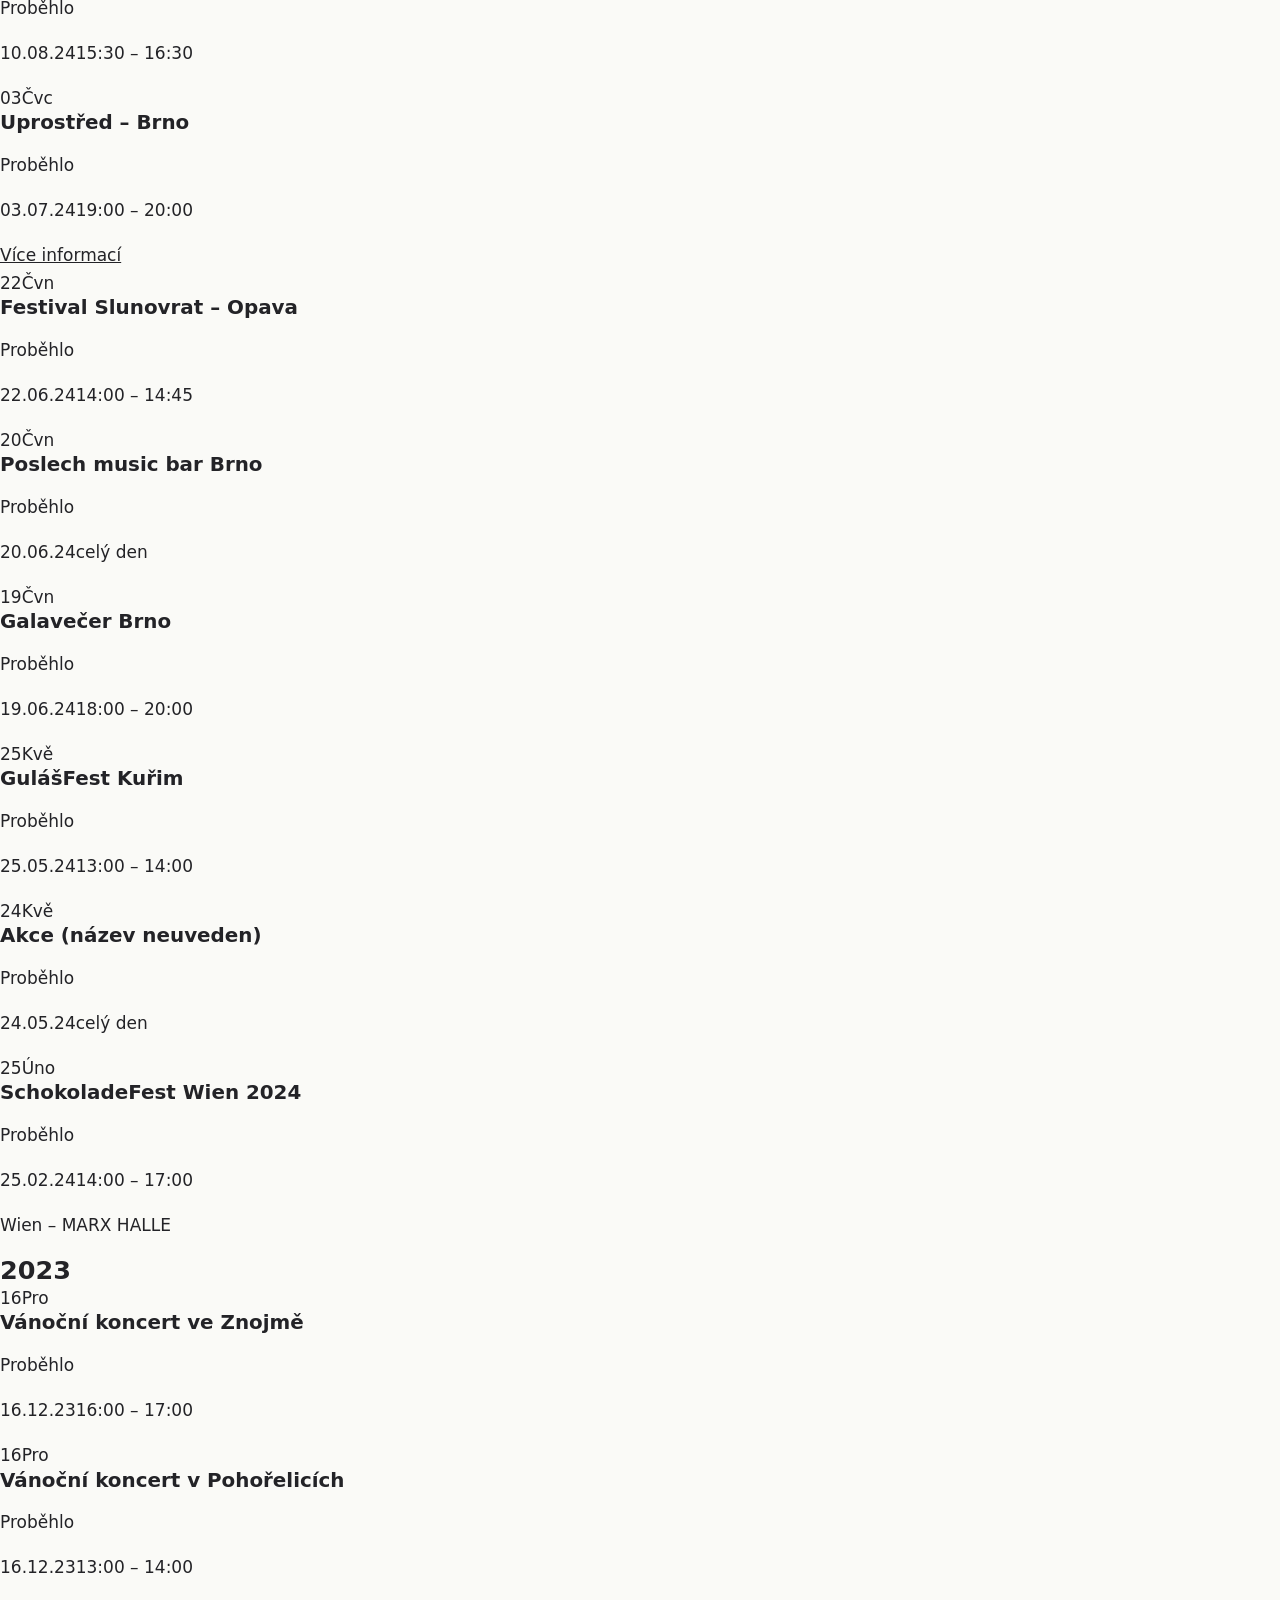
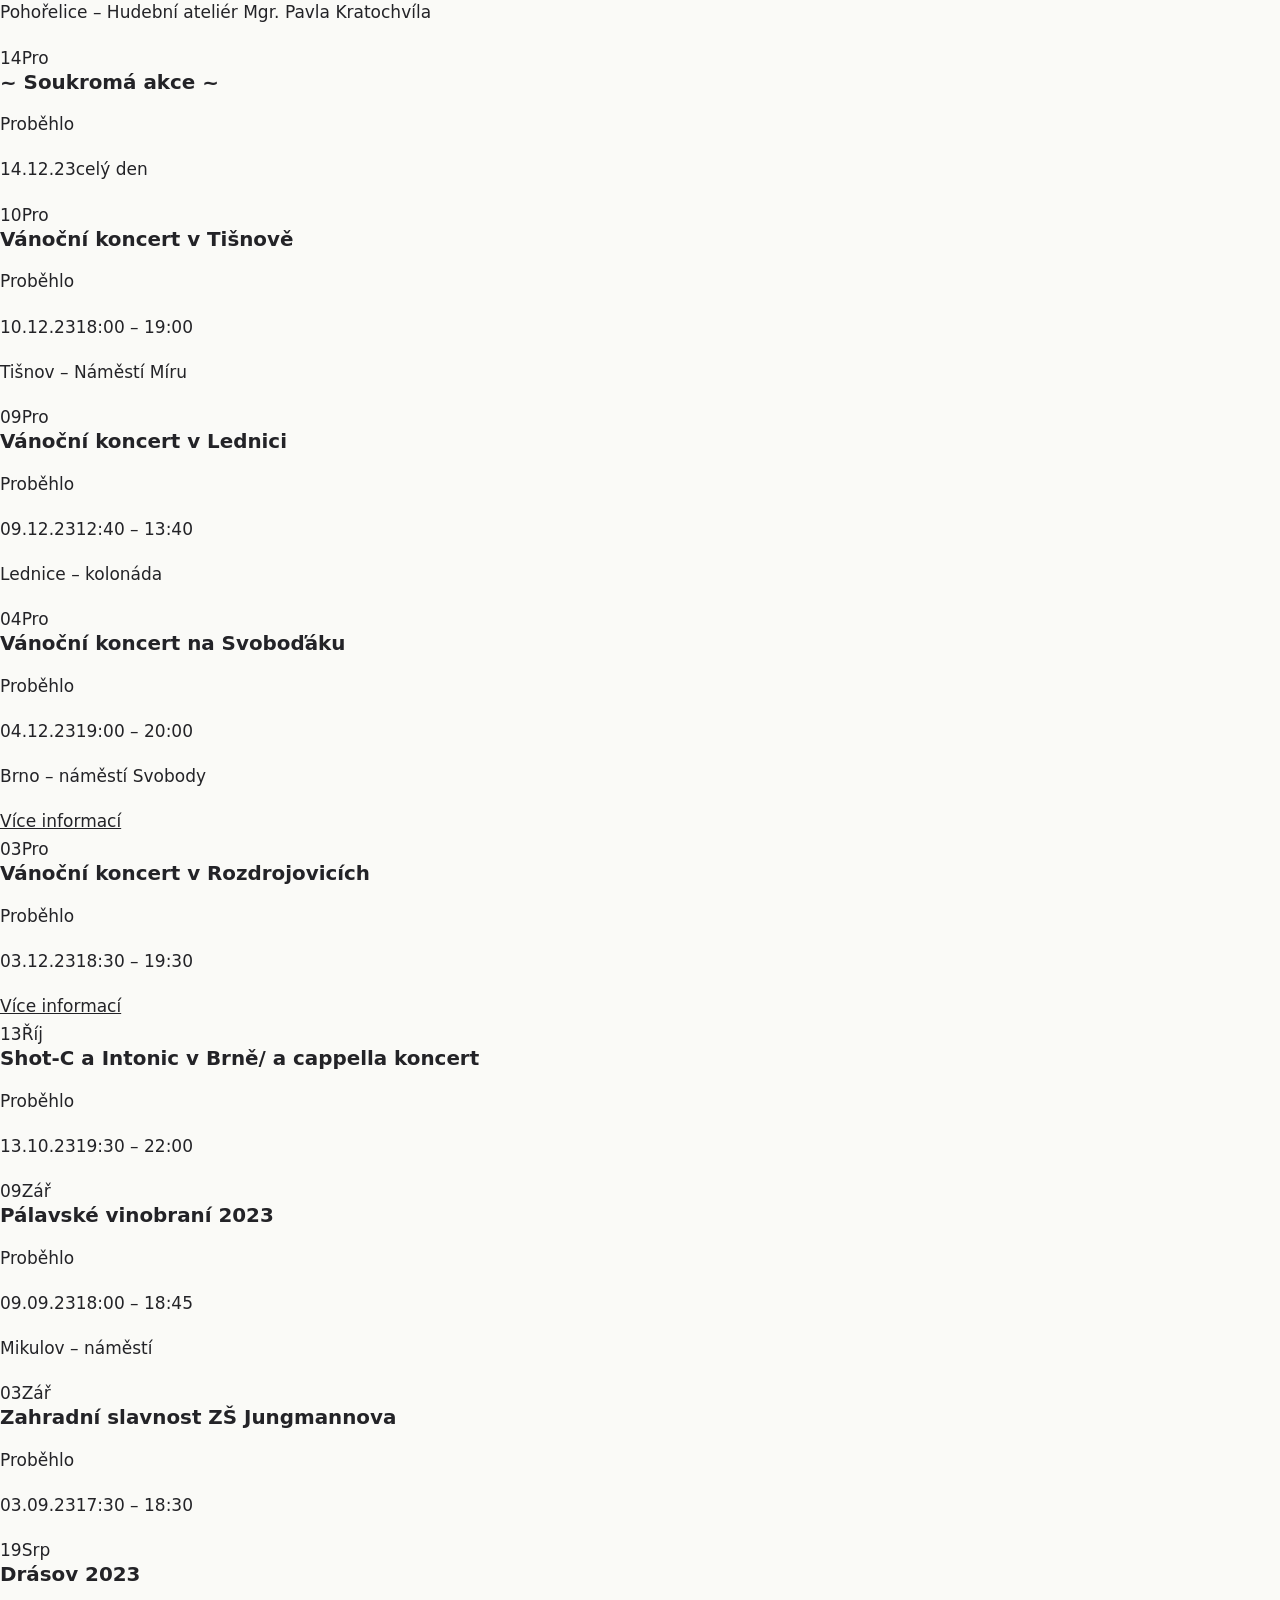
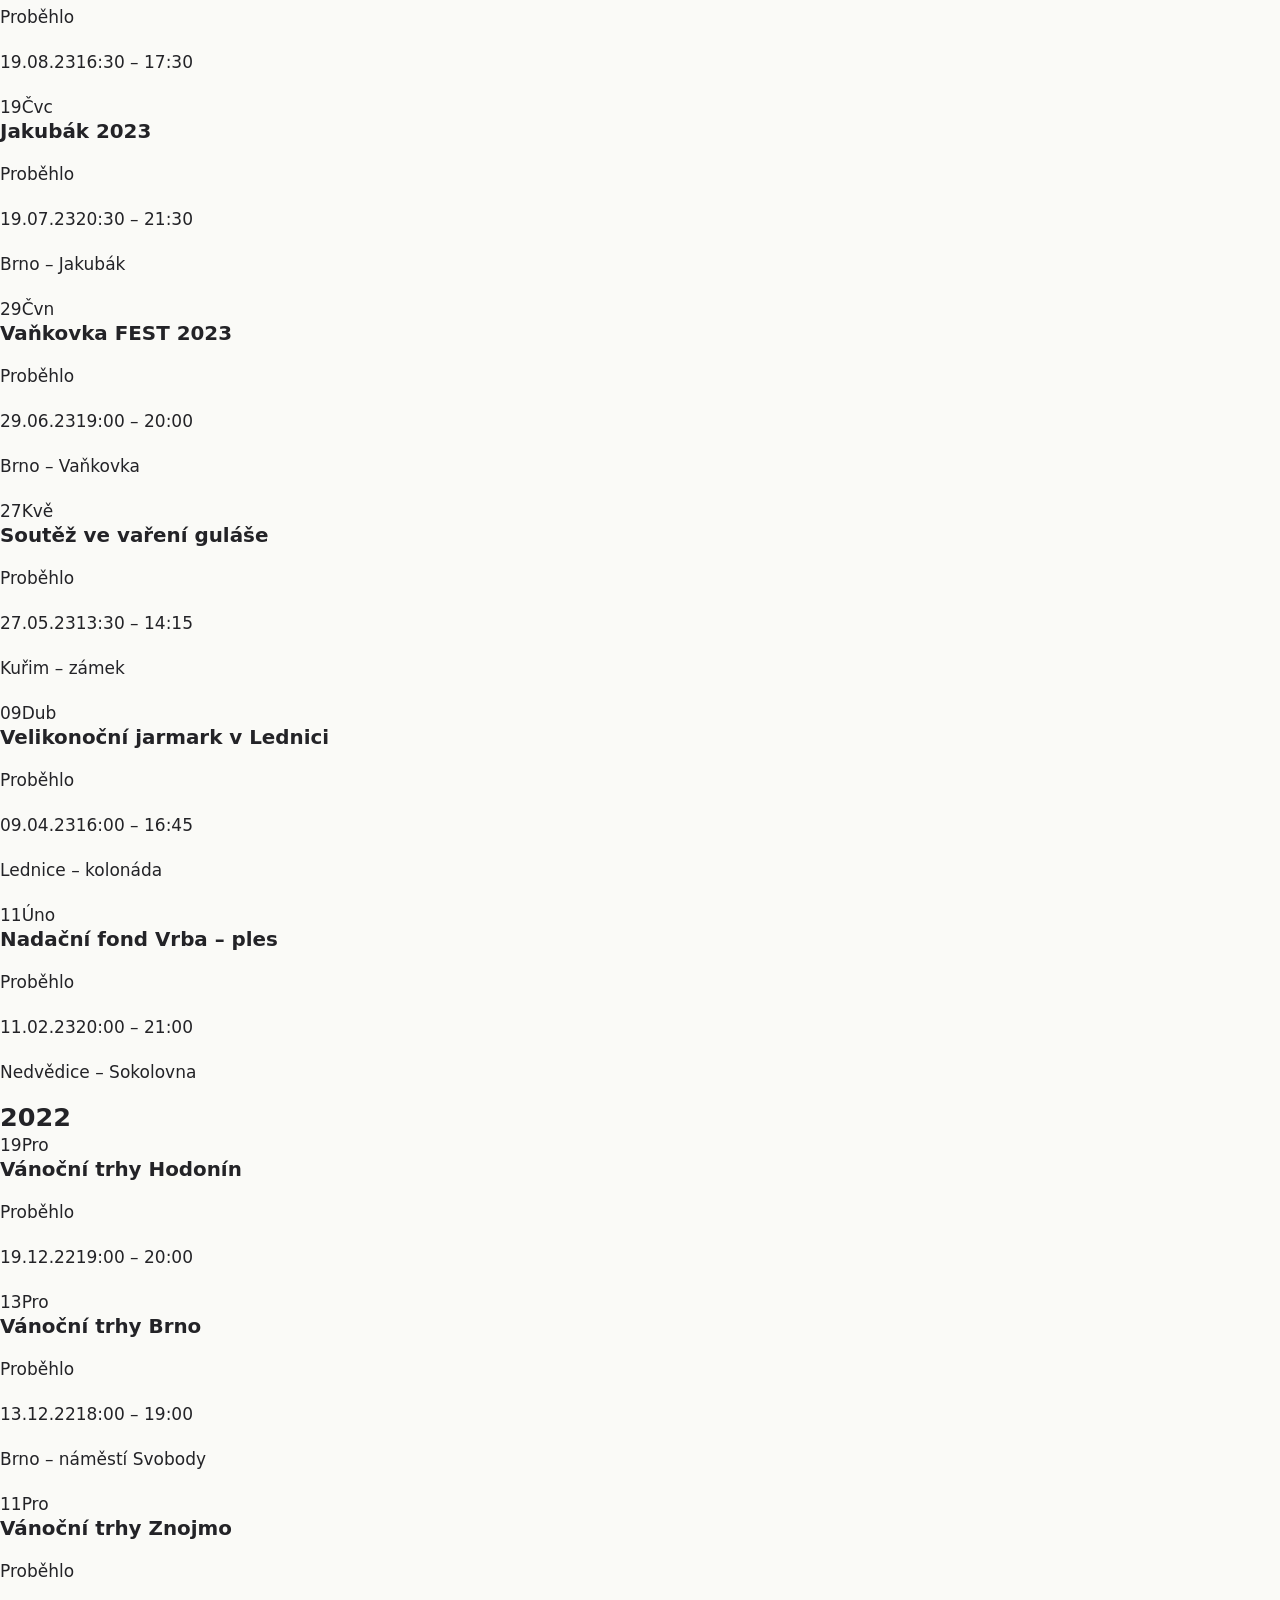
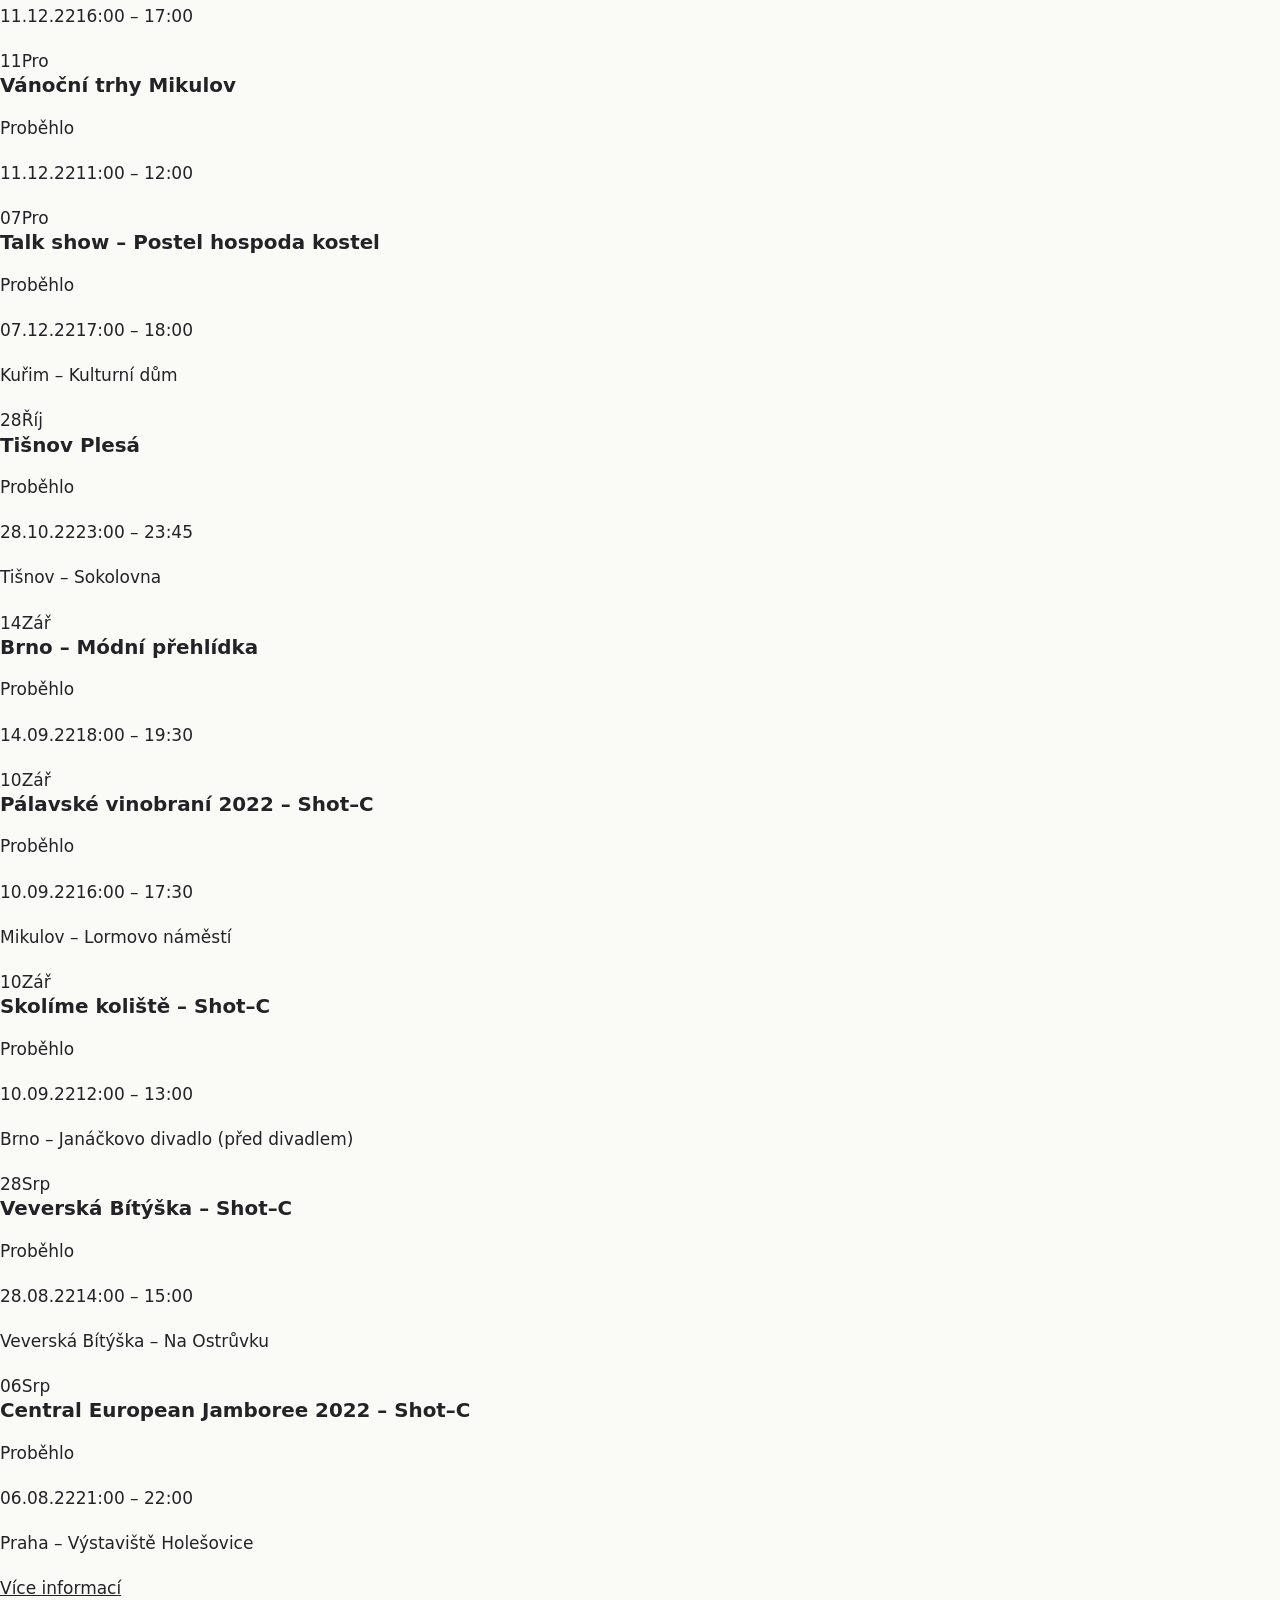
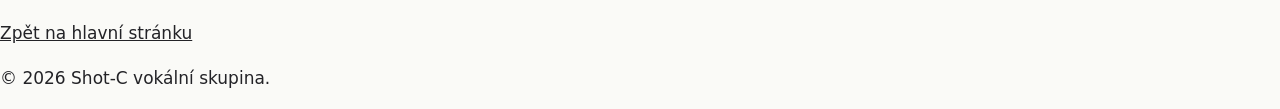
==== commit b0e46d24: "Připravit main pro GitHub Pages: CNAME shot-c.cz, nový web v /novy-web/ - CNAME shot-c.cz, canonical" ====
--- a/koncerty/index.html
+++ b/koncerty/index.html
@@ -8,17 +8,19 @@
   <meta name="robots" content="max-image-preview:large">
   <meta name="theme-color" content="#000000">
 
-  <!-- Open Graph / Twitter. og:image is a local path; make it absolute (https://<domain>/assets/img/...) once the canonical domain is known. -->
+  <!-- Open Graph / Twitter -->
+  <link rel="canonical" href="https://shot-c.cz/koncerty/">
+  <meta property="og:url" content="https://shot-c.cz/koncerty/">
   <meta property="og:type" content="website">
   <meta property="og:locale" content="cs_CZ">
   <meta property="og:site_name" content="Shot-C Vocal Band">
   <meta property="og:title" content="Koncerty vokální skupiny Shot-C">
   <meta property="og:description" content="Koncerty vokální skupiny Shot-C. Seznam koncertů české vokální skupiny Shot-C. Podívejte se, kde se můžeme vidět a společně si zazpívat!">
-  <meta property="og:image" content="../assets/img/cropped-cropped-DSC_1271-scaled-4.jpg">
+  <meta property="og:image" content="https://shot-c.cz/assets/img/cropped-cropped-DSC_1271-scaled-4.jpg">
   <meta name="twitter:card" content="summary_large_image">
   <meta name="twitter:title" content="Koncerty vokální skupiny Shot-C">
   <meta name="twitter:description" content="Koncerty vokální skupiny Shot-C. Seznam koncertů české vokální skupiny Shot-C. Podívejte se, kde se můžeme vidět a společně si zazpívat!">
-  <meta name="twitter:image" content="../assets/img/cropped-cropped-DSC_1271-scaled-4.jpg">
+  <meta name="twitter:image" content="https://shot-c.cz/assets/img/cropped-cropped-DSC_1271-scaled-4.jpg">
 
   <link rel="icon" href="../assets/img/cropped-SHOT-C-color1-32x32.png" sizes="32x32">
   <link rel="icon" href="../assets/img/cropped-SHOT-C-color1-192x192.png" sizes="192x192">
--- a/assets/css/style.css
+++ b/assets/css/style.css
@@ -1,337 +1,319 @@
-/*
- * Shot-C static site.
- * Look follows the original WordPress/Elementor site (screenshots 2026-11-02):
- * black/white sections with slanted dividers, yellow accents, green button text,
- * Raleway (headings, text) and Roboto (menu, small text), both self-hosted.
- */
-@font-face {
-  font-family: "Raleway"; font-style: normal; font-weight: 100 900; font-display: swap;
-  src: url("../fonts/raleway-1ptug8zys_skggpnycmit5lu.woff2") format("woff2");
-  unicode-range: U+0100-02BA, U+02BD-02C5, U+02C7-02CC, U+02CE-02D7, U+02DD-02FF, U+0304, U+0308, U+0329, U+1D00-1DBF, U+1E00-1E9F, U+1EF2-1EFF, U+2020, U+20A0-20AB, U+20AD-20C0, U+2113, U+2C60-2C7F, U+A720-A7FF;
-}
-@font-face {
-  font-family: "Raleway"; font-style: normal; font-weight: 100 900; font-display: swap;
-  src: url("../fonts/raleway-1ptug8zys_skggpnyc0itw.woff2") format("woff2");
-  unicode-range: U+0000-00FF, U+0131, U+0152-0153, U+02BB-02BC, U+02C6, U+02DA, U+02DC, U+0304, U+0308, U+0329, U+2000-206F, U+20AC, U+2122, U+2191, U+2193, U+2212, U+2215, U+FEFF, U+FFFD;
-}
-@font-face {
-  font-family: "Roboto"; font-style: normal; font-weight: 100 900; font-display: swap;
-  src: url("../fonts/roboto-kfo7cnqeu92fr1me7ksn66agldtyluama3kubgee.woff2") format("woff2");
-  unicode-range: U+0100-02BA, U+02BD-02C5, U+02C7-02CC, U+02CE-02D7, U+02DD-02FF, U+0304, U+0308, U+0329, U+1D00-1DBF, U+1E00-1E9F, U+1EF2-1EFF, U+2020, U+20A0-20AB, U+20AD-20C0, U+2113, U+2C60-2C7F, U+A720-A7FF;
-}
-@font-face {
-  font-family: "Roboto"; font-style: normal; font-weight: 100 900; font-display: swap;
-  src: url("../fonts/roboto-kfo7cnqeu92fr1me7ksn66agldtyluama3yuba.woff2") format("woff2");
-  unicode-range: U+0000-00FF, U+0131, U+0152-0153, U+02BB-02BC, U+02C6, U+02DA, U+02DC, U+0304, U+0308, U+0329, U+2000-206F, U+20AC, U+2122, U+2191, U+2193, U+2212, U+2215, U+FEFF, U+FFFD;
-}
-
+/* Shot-C | Originalno: nástřel nového webu.
+   Barvy členů jsou odvozené z prvního návrhu obalu, finální přiřazení doplníme. */
 :root {
-  --black: #000;
-  --white: #fff;
-  --grey-bg: #efefef;
-  --yellow: #e8d000;      /* header line, event titles, footer */
-  --yellow-2: #eeee22;    /* member names, bio subtitle */
-  --green: #1db954;       /* button text, list icons */
-  --text: #020101;
-  --muted: #c3c3c3;
-  --line: #e9e9e9;
-  --gutter: 16px;
-  --header-h: 76px;
-  --raleway: "Raleway", system-ui, -apple-system, "Segoe UI", Arial, sans-serif;
-  --roboto: "Roboto", system-ui, -apple-system, "Segoe UI", Arial, sans-serif;
+  --c1: #7A4A2E; /* hnědá, kožená bunda */
+  --c2: #0E8A5F; /* smaragd, flitrové šaty */
+  --c3: #2457C5; /* modrá, oblek */
+  --c4: #7B1E3A; /* vínová, vesta */
+  --c5: #E2A526; /* hořčice, mikina */
+  --c6: #F26B2A; /* oranžová, pestrá kulicha */
+  --grad-a: #E08A3C;
+  --grad-b: #9B5FC0;
+  --grad: linear-gradient(90deg, var(--grad-a), var(--grad-b));
+
+  --bg: #FAFAF7;
+  --bg-tint: #F1EFEA;
+  --ink: #232327;
+  --muted: #6B6B72;
+  --logo: #9C9CA0;
+  --line: #E2E0DA;
+
+  --font-head: "Oswald", "Arial Narrow", sans-serif;
+  --font-body: "DM Sans", system-ui, sans-serif;
+  --font-script: "Allura", cursive;
+
+  --wrap: 1120px;
+  --nav-h: 64px;
 }
 
 *, *::before, *::after { box-sizing: border-box; }
-html { scroll-behavior: smooth; -webkit-text-size-adjust: 100%; }
-@media (prefers-reduced-motion: reduce) { html { scroll-behavior: auto; } }
-
+html { scroll-behavior: smooth; scroll-padding-top: var(--nav-h); }
+@media (prefers-reduced-motion: reduce) {
+  html { scroll-behavior: auto; }
+  *, *::before, *::after { animation: none !important; transition: none !important; }
+}
 body {
-  margin: 0; background: var(--black); color: var(--text);
-  font-family: var(--roboto); font-size: 1rem; line-height: 1.68;
-  overflow-x: hidden;
-}
-img { max-width: 100%; height: auto; display: block; }
-a { color: inherit; text-underline-offset: 0.18em; }
-:focus-visible { outline: 3px solid var(--yellow); outline-offset: 2px; }
-h1, h2, h3, h4 { margin: 0 0 0.5em; line-height: 1.2; font-family: var(--raleway); }
-p { margin: 0 0 1em; }
-ul, ol { margin: 0; padding: 0; list-style: none; }
-.container { width: 100%; max-width: 1170px; margin: 0 auto; padding: 0 var(--gutter); }
-
-.sr-only {
-  position: absolute; width: 1px; height: 1px; margin: -1px; padding: 0;
-  overflow: hidden; clip: rect(0 0 0 0); white-space: nowrap; border: 0;
-}
-.skip-link {
-  position: absolute; left: var(--gutter); top: -100px; z-index: 100;
-  background: var(--yellow); color: var(--black); padding: 0.6em 1em;
-}
-.skip-link:focus { top: 8px; }
-
-/* ---------- type scale (original: 64 / 40 / 32 px on desktop) ---------- */
-.title-xl {
-  font-family: var(--raleway); font-weight: 900; text-transform: uppercase;
-  font-size: clamp(2rem, 1.2rem + 3.6vw, 4rem); line-height: 1.15; margin: 0 0 0.4em;
-}
-.title-m {
-  font-family: var(--raleway); font-weight: 700; text-transform: uppercase;
-  font-size: clamp(1.35rem, 1rem + 1.6vw, 2.5rem); line-height: 1.2;
-}
-.text-l { font-family: var(--raleway); font-weight: 400; font-size: clamp(1.15rem, 0.9rem + 1.1vw, 2rem); line-height: 1.05; }
-.text-muted { color: var(--muted); }
-
-/* ---------- header ---------- */
-.site-header {
+  margin: 0;
+  background: var(--bg);
+  color: var(--ink);
+  font: 400 1.0625rem/1.65 var(--font-body);
+  -webkit-font-smoothing: antialiased;
+}
+img { max-width: 100%; display: block; }
+a { color: inherit; }
+h1, h2, h3 { margin: 0; line-height: 1.1; }
+ul, ol { list-style: none; margin: 0; padding: 0; }
+
+.visually-hidden { position: absolute; width: 1px; height: 1px; overflow: hidden; clip: rect(0 0 0 0); white-space: nowrap; }
+.skip { position: absolute; left: -999px; top: 8px; background: var(--ink); color: #fff; padding: 8px 14px; z-index: 100; }
+.skip:focus { left: 8px; }
+:focus-visible { outline: 3px solid var(--c3); outline-offset: 3px; }
+
+.wrap { max-width: var(--wrap); margin: 0 auto; padding: 0 20px; }
+
+/* ---------- tlačítka ---------- */
+.btn {
+  display: inline-block;
+  padding: 16px 30px;
+  border-radius: 999px;
+  background: var(--ink);
+  color: #fff;
+  font: 700 1rem/1 var(--font-body);
+  text-decoration: none;
+  transition: transform .2s, box-shadow .2s;
+}
+.btn:hover { transform: translateY(-2px); box-shadow: 0 10px 24px rgba(0,0,0,.15); }
+.btn--donio { background: var(--grad); font-size: 1.125rem; }
+.btn--small { padding: 11px 20px; font-size: .9375rem; background: var(--grad); }
+
+/* ---------- HERO ---------- */
+.hero {
+  position: relative;
+  min-height: 100vh;
+  min-height: 100svh;
+  display: grid;
+  grid-template-rows: 1fr auto auto;
+  align-items: center;
+  justify-items: center;
+  padding: 48px 20px 24px;
+  background: #fff;
+  overflow: hidden;
+  text-align: center;
+}
+.hero__text { max-width: 640px; animation: rise .9s ease-out both; }
+.hero__band {
+  margin: 0;
+  font: 700 clamp(4rem, 15vw, 9.5rem)/.85 var(--font-head);
+  letter-spacing: .01em;
+  text-transform: uppercase;
+  color: var(--logo);
+  text-shadow: 0 2px 0 #fff, 0 4px 10px rgba(0,0,0,.12);
+}
+.hero__album {
+  margin: -.12em 0 .25em;
+  font: 400 clamp(3.5rem, 12vw, 7.5rem)/1 var(--font-script);
+  background: var(--grad);
+  -webkit-background-clip: text;
+  background-clip: text;
+  color: transparent;
+  padding: 0 .15em; /* aby se nepřeřízly tahy písma */
+}
+.hero__lead { margin: 0 auto 24px; max-width: 34em; font-size: 1.125rem; color: var(--muted); }
+
+.campaign { max-width: 420px; margin: 0 auto 24px; }
+.campaign__bar { height: 10px; border-radius: 999px; background: var(--bg-tint); overflow: hidden; }
+.campaign__fill { display: block; height: 100%; width: 0; background: var(--grad); border-radius: inherit; transition: width 1.4s cubic-bezier(.2,.8,.2,1); }
+.campaign__numbers { margin: 10px 0 0; font-size: .9375rem; color: var(--muted); }
+.campaign__numbers strong { color: var(--ink); }
+.campaign__sep { margin: 0 6px; }
+
+.hero__crew {
+  position: relative;
+  display: flex;
+  align-items: flex-end;
+  justify-content: center;
+  gap: clamp(6px, 1.4vw, 16px);
+  width: min(100%, 560px);
+  height: clamp(110px, 22vh, 220px);
+  margin-top: 28px;
+}
+.crew { flex: 1; border-radius: 999px 999px 18px 18px; animation: grow .9s cubic-bezier(.2,.8,.2,1) both; }
+.crew--1 { background: var(--c1); height: 92%; animation-delay: .10s; }
+.crew--2 { background: var(--c2); height: 84%; animation-delay: .18s; }
+.crew--3 { background: var(--c3); height: 100%; animation-delay: .26s; }
+.crew--4 { background: var(--c4); height: 70%; animation-delay: .34s; }
+.crew--5 { background: var(--c5); height: 96%; animation-delay: .42s; }
+.crew--6 { background: linear-gradient(180deg, var(--c6), var(--c5) 40%, var(--c2) 70%, var(--c3)); height: 46%; animation-delay: .50s; }
+.hero__ph {
+  position: absolute; left: 50%; top: -22px; transform: translateX(-50%);
+  font-size: .75rem; letter-spacing: .08em; text-transform: uppercase; color: var(--logo);
+}
+
+.hero__next {
+  display: inline-flex; flex-direction: column; align-items: center; gap: 4px;
+  margin-top: 20px;
+  font: 500 .875rem/1 var(--font-head);
+  letter-spacing: .14em;
+  text-transform: uppercase;
+  text-decoration: none;
+  color: var(--ink);
+}
+.hero__next svg { animation: nudge 1.8s ease-in-out infinite; }
+
+@keyframes rise { from { opacity: 0; transform: translateY(16px); } to { opacity: 1; transform: none; } }
+@keyframes grow { from { transform: scaleY(0); transform-origin: bottom; } to { transform: scaleY(1); transform-origin: bottom; } }
+@keyframes nudge { 0%, 100% { transform: translateY(0); } 50% { transform: translateY(6px); } }
+
+/* ---------- NAVIGACE ---------- */
+.nav {
   position: sticky; top: 0; z-index: 50;
-  background: var(--black); border-bottom: 3px solid var(--yellow);
-}
-.header-inner { display: flex; align-items: center; justify-content: space-between; min-height: var(--header-h); gap: 16px; }
-.logo { display: inline-flex; align-items: center; padding: 10px 0; }
-.logo img { height: 76px; width: auto; }
-
-.site-nav ul { display: flex; flex-wrap: wrap; }
-.site-nav a {
-  display: block; padding: 0.5em 14px; color: var(--white); text-decoration: none;
-  font-family: var(--roboto); font-weight: 500; font-size: 18px;
-}
-.site-nav a:hover { color: var(--yellow); }
-
-.nav-toggle { display: none; }
-
-@media (max-width: 1024px) {
-  :root { --header-h: 72px; }
-  .logo img { height: 50px; }
-  .js .nav-toggle {
-    display: inline-flex; align-items: center; justify-content: center;
-    width: 44px; height: 44px; padding: 0; background: transparent; border: 0; cursor: pointer; color: var(--white);
+  display: flex; align-items: center; justify-content: space-between;
+  height: var(--nav-h);
+  padding: 0 20px;
+  background: rgba(250,250,247,.92);
+  backdrop-filter: blur(10px);
+  border-bottom: 1px solid var(--line);
+}
+.nav__logo { font: 700 1.5rem/1 var(--font-head); text-transform: uppercase; text-decoration: none; color: var(--logo); }
+.nav__menu { display: flex; gap: 4px; }
+.nav__menu a {
+  display: block; padding: 8px 12px; border-radius: 999px;
+  font-weight: 500; font-size: .9375rem; text-decoration: none;
+}
+.nav__menu a:hover { background: var(--bg-tint); }
+.nav__menu .nav__donio { background: var(--grad); color: #fff; }
+.nav__toggle { display: none; }
+
+@media (max-width: 760px) {
+  .nav__toggle {
+    display: block; padding: 8px 14px; border: 1px solid var(--line); border-radius: 999px;
+    background: #fff; font: 500 .9375rem var(--font-body); color: var(--ink);
   }
-  .nav-toggle-bars, .nav-toggle-bars::before, .nav-toggle-bars::after {
-    display: block; width: 18px; height: 2px; background: currentColor; position: relative; content: "";
+  .nav__menu {
+    display: none;
+    position: absolute; top: var(--nav-h); left: 0; right: 0;
+    flex-direction: column; padding: 12px 20px 20px;
+    background: var(--bg); border-bottom: 1px solid var(--line);
   }
-  .nav-toggle-bars::before { position: absolute; top: -6px; }
-  .nav-toggle-bars::after { position: absolute; top: 6px; width: 12px; }
-  .js .site-nav {
-    display: none; position: absolute; left: 0; right: 0; top: 100%;
-    background: var(--black); border-bottom: 3px solid var(--yellow); padding: 8px var(--gutter) 16px;
-  }
-  .js .site-nav.is-open { display: block; }
-  .js .site-nav ul { flex-direction: column; }
-  .js .site-nav a { padding: 0.7em 0; }
-}
-
-/* ---------- hero ---------- */
-.hero {
-  position: relative; isolation: isolate; overflow: hidden;
-  min-height: clamp(190px, 39vw, 500px); display: flex; align-items: flex-end; justify-content: center;
-  background: var(--black);
-}
-.hero-img { position: absolute; inset: 0; width: 100%; height: 100%; object-fit: cover; object-position: center 40%; z-index: -1; }
-.hero-text { text-align: center; padding: 0 var(--gutter) clamp(30px, 6vw, 80px); color: var(--white); }
-.hero h1 {
-  font-weight: 900; text-transform: uppercase; margin: 0; line-height: 1;
-  font-size: clamp(2.6rem, 1.2rem + 6vw, 6rem); text-shadow: 0 2px 12px rgba(0, 0, 0, 0.35);
-}
-.hero-sub {
-  font-family: var(--raleway); font-weight: 700; text-transform: uppercase; margin: 0.25em 0 0 clamp(2rem, 14vw, 13rem);
-  font-size: clamp(1rem, 0.6rem + 2vw, 2.5rem); line-height: 1.2; text-shadow: 0 2px 10px rgba(0, 0, 0, 0.5);
-}
-
-/* ---------- sections and slanted dividers ---------- */
-section[id] { scroll-margin-top: calc(var(--header-h) + 3px); }
-.section-events { background: var(--white); padding-bottom: clamp(48px, 6vw, 96px); }
-.band-dark { background: var(--black); color: var(--white); }
-.band-slant-down {
-  /* black area under a slanted edge (white triangle top right), like the original divider */
-  background: var(--black); clip-path: polygon(0 0, 100% 46%, 100% 100%, 0 100%);
-  padding-top: clamp(80px, 16vw, 200px); padding-bottom: clamp(20px, 3vw, 40px);
-  margin-top: 20px;
-}
-.section-light { background: var(--white); color: var(--black); position: relative; }
-.section-dark { background: var(--black); color: var(--white); padding: clamp(48px, 8vw, 120px) 0 clamp(32px, 4vw, 48px); }
-.section-grey { background: var(--grey-bg); color: var(--text); padding: clamp(40px, 5vw, 64px) 0 clamp(32px, 4vw, 48px); }
-.slant-top { height: clamp(48px, 20vw, 250px); background: var(--black); clip-path: polygon(0 0, 100% 0, 100% 100%, 0 6%); }
-#recordings .container { padding-top: 16px; padding-bottom: 32px; }
-
-/* ---------- buttons and lists ---------- */
-.button {
-  display: inline-flex; align-items: center; gap: 0.9em;
-  padding: 15px 40px; border-radius: 50px; background: var(--black); color: var(--green);
-  font-family: var(--raleway); font-weight: 600; font-size: 16px; line-height: 1.3; text-transform: uppercase; text-decoration: none;
-  transition: transform 0.15s ease;
-}
-.button::after {
-  content: ""; width: 7px; height: 7px; border-right: 1.5px solid currentColor; border-top: 1.5px solid currentColor;
-  transform: rotate(45deg); margin-left: 2px;
-}
-.button:hover { transform: scale(1.05); }
-@media (prefers-reduced-motion: reduce) { .button { transition: none; } .button:hover { transform: none; } }
-.button-noarrow::after { display: none; }
-
-.pointer-list { padding-left: clamp(0px, 10vw, 125px); }
-.pointer-list li {
-  position: relative; padding-left: 54px; margin-bottom: 18px;
-  font-family: var(--raleway); font-size: clamp(1.15rem, 0.9rem + 1.1vw, 2rem); line-height: 1;
-}
-.pointer-list li::before {
-  /* green "pointing hand" marker, simplified */
-  content: ""; position: absolute; left: 0; top: 0.1em; width: 25px; height: 20px; background: var(--green);
-  -webkit-mask: url("data:image/svg+xml,%3Csvg xmlns='http://www.w3.org/2000/svg' viewBox='0 0 512 512'%3E%3Cpath d='M512 199.652c0 23.625-20.65 43.826-44.8 43.826h-99.851c16.34 17.048 18.346 49.766-6.299 70.944 14.288 22.829 2.147 53.017-16.45 62.315C353.574 425.878 322.654 448 272 448c-2.746 0-13.276-.203-16-.195-61.971.168-76.894-31.065-123.731-38.315C120.596 407.683 112 397.599 112 385.786V214.261l.002-.001c.011-18.366 10.607-35.889 28.464-43.845 28.886-12.994 95.413-49.038 107.534-77.323 7.797-18.194 21.384-29.084 40-29.092 34.222-.014 57.752 35.098 44.119 66.908-3.583 8.359-8.312 16.67-14.153 24.918H467.2c23.45 0 44.8 20.543 44.8 43.826zM96 200v192c0 13.255-10.745 24-24 24H24c-13.255 0-24-10.745-24-24V200c0-13.255 10.745-24 24-24h48c13.255 0 24 10.745 24 24zM68 368c0-11.046-8.954-20-20-20s-20 8.954-20 20 8.954 20 20 20 20-8.954 20-20z'/%3E%3C/svg%3E") center / contain no-repeat;
-          mask: url("data:image/svg+xml,%3Csvg xmlns='http://www.w3.org/2000/svg' viewBox='0 0 512 512'%3E%3Cpath d='M512 199.652c0 23.625-20.65 43.826-44.8 43.826h-99.851c16.34 17.048 18.346 49.766-6.299 70.944 14.288 22.829 2.147 53.017-16.45 62.315C353.574 425.878 322.654 448 272 448c-2.746 0-13.276-.203-16-.195-61.971.168-76.894-31.065-123.731-38.315C120.596 407.683 112 397.599 112 385.786V214.261l.002-.001c.011-18.366 10.607-35.889 28.464-43.845 28.886-12.994 95.413-49.038 107.534-77.323 7.797-18.194 21.384-29.084 40-29.092 34.222-.014 57.752 35.098 44.119 66.908-3.583 8.359-8.312 16.67-14.153 24.918H467.2c23.45 0 44.8 20.543 44.8 43.826zM96 200v192c0 13.255-10.745 24-24 24H24c-13.255 0-24-10.745-24-24V200c0-13.255 10.745-24 24-24h48c13.255 0 24 10.745 24 24zM68 368c0-11.046-8.954-20-20-20s-20 8.954-20 20 8.954 20 20 20 20-8.954 20-20z'/%3E%3C/svg%3E") center / contain no-repeat;
-}
-.pointer-list a { color: var(--black); text-decoration: none; }
-.pointer-list a:hover { text-decoration: underline; }
-
-/* ---------- events (white area) ---------- */
-.events-wrap { padding-top: clamp(24px, 3vw, 40px); }
-.events-status { font-family: var(--raleway); font-size: 1.15rem; color: var(--black); }
-.events-social a { color: var(--black); }
-.event-list { max-width: 1060px; margin: 0 auto; }
-.event {
-  display: grid; grid-template-columns: 360px 1fr; gap: 16px 24px; align-items: center;
-  padding: 20px 0; border-bottom: 1px solid var(--line);
-}
-.event:last-child { border-bottom: 0; }
-.event-date {
-  /* calendar sheet like the original icon */
-  position: relative; display: flex; flex-direction: column; align-items: center; justify-content: center;
-  width: 150px; height: 150px; margin: 0 auto; padding-top: 26px;
-  border: 4px solid #b0b0b0; border-top-width: 10px; border-radius: 10px;
-  color: #9a9a9a; font-family: var(--roboto); line-height: 1;
-  transform: scale(0.98);
-}
-.event-date::before, .event-date::after {
-  content: ""; position: absolute; top: -22px; width: 12px; height: 26px; border: 4px solid #b0b0b0; border-radius: 6px; background: var(--white);
-}
-.event-date::before { left: 14px; }
-.event-date::after { right: 14px; }
-.event-day { font-size: 44px; }
-.event-month { font-size: 28px; margin-top: 4px; }
-.event-body > * { margin: 0; }
-.event-place {
-  font-family: var(--raleway); font-weight: 300; color: var(--yellow);
-  font-size: clamp(1.4rem, 1rem + 1.4vw, 2.2rem); line-height: 1.2; margin-bottom: 18px;
-}
-.event-meta { display: flex; flex-wrap: wrap; gap: 6px 48px; font-family: var(--roboto); font-size: 18px; color: var(--black); padding-left: 64px; }
-@media (max-width: 1024px) { .event { grid-template-columns: 180px 1fr; } }
-.event-meta span { display: inline-flex; align-items: center; gap: 14px; min-width: 200px; }
-.event-meta span::before { content: ""; width: 20px; height: 20px; flex: none; background-position: center; background-size: contain; background-repeat: no-repeat; opacity: 0.7; }
-.event-meta-date::before { background-image: url("data:image/svg+xml,%3Csvg xmlns='http://www.w3.org/2000/svg' viewBox='0 0 20 20'%3E%3Crect x='1.5' y='3' width='17' height='15' rx='1' fill='none' stroke='%23555'/%3E%3Cpath d='M1.5 7h17M5 1.5v3M15 1.5v3M4 10h2M8 10h2M12 10h2M16 10h1M4 13h2M8 13h2M12 13h2M16 13h1M4 16h2M8 16h2' stroke='%23555'/%3E%3C/svg%3E"); }
-.event-meta-time::before { background-image: url("data:image/svg+xml,%3Csvg xmlns='http://www.w3.org/2000/svg' viewBox='0 0 20 20'%3E%3Ccircle cx='10' cy='10' r='8.5' fill='none' stroke='%23555'/%3E%3Cpath d='M10 4.5V10l-3 2' fill='none' stroke='%23555'/%3E%3C/svg%3E"); }
-.event-venue, .event-note { font-family: var(--raleway); color: #484848; padding-left: 64px; margin-top: 8px !important; }
-.event-link { display: inline-block; margin: 10px 0 0 64px !important; color: #9b8b00; font-weight: 600; font-family: var(--raleway); }
-.event-badge {
-  display: inline-block; margin-bottom: 10px !important; padding: 0.15em 0.8em; border-radius: 999px;
-  font-family: var(--roboto); font-size: 0.8rem; font-weight: 500; background: var(--black); color: var(--yellow);
-}
-.event.is-past .event-place { color: #b7a700; }
-.event.is-past .event-badge { background: #e6e6e6; color: #555; }
-.events-more { margin: 40px 0 0; text-align: right; }
-
-/* ---------- album ---------- */
-.section-album .container { padding-bottom: 50px; }
-.album-grid { display: grid; gap: 28px; align-items: center; }
-.album-grid .text-l { margin: 0; color: var(--black); }
-.button-stack { display: flex; flex-direction: column; align-items: center; gap: 20px; }
-
-/* ---------- gallery (carousel on the original) ---------- */
-.gallery {
-  display: flex; overflow-x: auto; scroll-snap-type: x mandatory; background: var(--black);
-  border-top: 54px solid var(--white); scrollbar-color: #444 var(--black);
-}
-.gallery li { flex: 0 0 33.3333%; scroll-snap-align: start; }
-.gallery img { width: 100%; height: 100%; aspect-ratio: 3 / 2; object-fit: cover; }
-
-/* ---------- bio and members ---------- */
-.bio-grid { display: grid; gap: 32px; }
-.bio-title { text-align: center; margin-bottom: 0.2em; }
-.bio-sub { color: var(--yellow-2); text-align: center; margin-bottom: 0.6em; }
-.bio-text h3 { color: var(--white); margin-top: 0.6em; }
-.bio-text .text-l { margin: 0; }
-.bio-photo { margin: 0; }
-.rule { border: 0; border-top: 1px solid var(--white); width: 75%; margin: 0 auto 24px; }
-.rule-yellow { border-top-color: var(--yellow); margin: clamp(40px, 6vw, 72px) auto 0; }
-.members { display: grid; gap: 0; margin-top: 8px; }
-.member { display: flex; flex-direction: column-reverse; gap: 10px; padding: 10px 0 28px; border-bottom: 1px solid var(--white); }
-.member:nth-child(even) { border-bottom-color: var(--yellow); }
-.member:last-child { border-bottom: 0; }
-.member-text { text-align: right; }
-.member h4 { color: var(--yellow-2); text-transform: uppercase; font-weight: 700; font-size: clamp(1.25rem, 0.9rem + 1.5vw, 2.5rem); line-height: 1.2; margin: 14px 0 26px; }
-.member p { font-family: var(--raleway); color: var(--muted); font-size: clamp(1.15rem, 0.9rem + 1.1vw, 2rem); line-height: 1; margin: 0; }
-.member img { width: 100%; filter: grayscale(1); }
-.member-portrait img { width: 75%; margin: 0 auto; }
-
-/* ---------- contact ---------- */
-.contact { text-align: center; }
-.contact .title-m { color: var(--black); margin: 0 0 0.6em; }
-.social { display: flex; justify-content: center; gap: 36px; margin-bottom: clamp(48px, 7vw, 96px); }
-.social a { display: block; transition: transform 0.15s ease; }
-.social a:hover { transform: scale(1.1); }
-.social img { width: 40px; height: 40px; }
-.contact .button { margin-bottom: clamp(40px, 6vw, 72px); }
-.contact-list { display: inline-flex; flex-direction: column; align-items: center; gap: 8px; }
-.contact-list li { display: flex; align-items: center; gap: 24px; font-family: var(--raleway); font-size: clamp(1.15rem, 0.9rem + 1.1vw, 2rem); line-height: 1.2; }
-.contact-list svg { flex: none; }
-.contact-list a { text-decoration: none; }
-.contact-list a:hover { text-decoration: underline; }
-
-/* ---------- footer ---------- */
-.site-footer { background: var(--black); color: var(--yellow); padding: 20px 0; font-size: 16px; }
-.site-footer .container { padding-left: var(--gutter); }
-.site-footer p { margin: 0; }
-
-/* ---------- concerts page ---------- */
-.page-head { background: var(--black); color: var(--yellow); text-align: center; padding: 28px 0 24px; }
-.page-head h1 { font-family: var(--roboto); font-weight: 500; font-size: clamp(1.5rem, 1.2rem + 1.4vw, 2.2rem); margin: 0; }
-.page-head p { color: var(--muted); margin: 0.4em 0 0; }
-.section-page { background: var(--white); padding: 24px 0 64px; min-height: 50vh; }
-.year-group { margin-top: 32px; }
-.year-heading { font-family: var(--raleway); font-weight: 900; font-size: 2rem; color: var(--black); border-bottom: 3px solid var(--yellow); padding-bottom: 6px; max-width: 1060px; margin: 0 auto 8px; }
-.page-404 { background: var(--white); color: var(--black); padding: 64px 0; min-height: 50vh; }
-.page-404 h1 { font-weight: 900; text-transform: uppercase; }
-.page-404 .events-more { text-align: left; display: flex; flex-wrap: wrap; gap: 12px; }
-
-/* ---------- small screens ---------- */
-@media (max-width: 767px) {
-  .event { grid-template-columns: 110px 1fr; gap: 12px 14px; }
-  .event-date { width: 100px; height: 100px; padding-top: 16px; border-width: 3px; border-top-width: 8px; }
-  .event-date::before, .event-date::after { top: -16px; width: 9px; height: 18px; border-width: 3px; }
-  .event-day { font-size: 32px; }
-  .event-month { font-size: 20px; }
-  .event-place { margin-bottom: 8px; text-align: center; }
-  .event-meta, .event-venue, .event-note { padding-left: 0; font-size: 15px; gap: 4px 16px; }
-  .event-meta span { min-width: 0; gap: 8px; }
-  .event-meta span::before { width: 16px; height: 16px; }
-  .event-link { margin-left: 0 !important; }
-  .events-more { text-align: center; }
-  .pointer-list li { padding-left: 42px; }
-  .album-grid .text-l { text-align: left; }
-  .site-footer .container { padding-left: var(--gutter); }
-}
-
-/* ---------- larger screens ---------- */
-@media (min-width: 768px) {
-  .album-grid { grid-template-columns: 1fr 1fr; padding-left: clamp(0px, 7vw, 98px); }
-  .album-grid .text-l { max-width: 400px; }
-  .bio-grid { grid-template-columns: 1fr 1fr; gap: 64px; align-items: start; }
-  .bio-photo { margin-top: 0; }
-  .members { grid-template-columns: 1fr 1fr; gap: 20px 40px; margin-top: 44px; }
-  .member, .member:nth-child(even) { flex-direction: row; align-items: flex-start; gap: 20px; padding: 0; border: 0; }
-  .member-text { flex: 0 0 30%; }
-  .member img { flex: 1; min-width: 0; width: 100%; }
-  .member-portrait img { flex: 0 0 auto; width: 52%; margin: 0 auto; }
-  .member h4 { margin-top: 0; margin-bottom: 14px; }
-}
-
-@media print {
-  .site-header, .nav-toggle, .gallery, .slant-top { display: none; }
-  body { background: #fff; color: #000; }
-}
-
-/* ---------- "under reconstruction" notice ---------- */
-.notice { background: #fff4d6; color: #3d2e00; border-bottom: 1px solid #f0c040; font-family: var(--roboto); font-size: 14px; line-height: 1.4; }
-.notice-inner { display: flex; align-items: center; gap: 10px; padding-top: 8px; padding-bottom: 8px; }
-.notice-icon {
-  flex: none; display: inline-flex; align-items: center; justify-content: center;
-  width: 22px; height: 22px; border-radius: 50%; background: #f5a300; color: #000; font-weight: 700; font-size: 15px;
-}
-.notice p { margin: 0; }
+  .nav.is-open .nav__menu { display: flex; }
+  .nav__menu a { padding: 12px; }
+}
+
+/* ---------- SEKCE ---------- */
+.section { padding: clamp(64px, 10vw, 112px) 0; }
+.section--tint { background: var(--bg-tint); }
+.section__title {
+  font: 700 clamp(2.5rem, 6vw, 4rem)/1 var(--font-head);
+  text-transform: uppercase;
+  margin-bottom: 32px;
+}
+.section__title::after {
+  content: ""; display: block; width: 72px; height: 6px; margin-top: 14px;
+  border-radius: 3px; background: var(--grad);
+}
+.section__intro { margin: -12px 0 28px; color: var(--muted); }
+.sub { font: 700 1.5rem/1.2 var(--font-head); text-transform: uppercase; margin: 56px 0 20px; }
+
+/* O nás */
+.about { max-width: 46em; }
+.about p { margin: 0 0 1em; }
+.about__lead { font-size: 1.375rem; line-height: 1.5; font-weight: 500; }
+
+.members {
+  display: grid;
+  grid-template-columns: repeat(auto-fill, minmax(160px, 1fr));
+  gap: 20px;
+  margin-top: 48px;
+}
+.member { --c: var(--c1); }
+.member--2 { --c: var(--c2); }
+.member--3 { --c: var(--c3); }
+.member--4 { --c: var(--c4); }
+.member--5 { --c: var(--c5); }
+.member--6 { --c: var(--c6); }
+.member--5 p { color: #A97A0E; } /* hořčice je na světlém pozadí málo čitelná */
+.member__photo {
+  aspect-ratio: 3 / 4;
+  display: grid; place-items: center;
+  border-radius: 20px;
+  background: var(--c);
+  color: rgba(255,255,255,.7);
+  font-size: .75rem; letter-spacing: .1em; text-transform: uppercase;
+  transition: transform .25s, border-radius .25s;
+}
+.member:hover .member__photo { transform: translateY(-4px) rotate(-1.5deg); border-radius: 28px; }
+.member h3 { margin-top: 14px; font: 500 1.125rem/1.25 var(--font-body); }
+.member h3 span { color: var(--muted); font-weight: 400; }
+.member p { margin: 4px 0 0; font: 500 .8125rem/1 var(--font-head); letter-spacing: .12em; text-transform: uppercase; color: var(--c); }
+
+/* Hudba */
+.albums { display: grid; grid-template-columns: repeat(auto-fit, minmax(300px, 1fr)); gap: 28px; }
+.album { display: grid; grid-template-columns: 140px 1fr; gap: 20px; align-items: start; padding: 20px; background: #fff; border-radius: 22px; }
+.album h3 { font: 700 1.75rem/1.1 var(--font-head); text-transform: uppercase; margin-bottom: 8px; }
+.album p { margin: 0 0 14px; }
+.album__tag { margin: 0 0 6px !important; font: 500 .75rem/1 var(--font-head); letter-spacing: .14em; text-transform: uppercase; color: var(--muted); }
+.album__cover { aspect-ratio: 1; border-radius: 14px; display: grid; place-items: center; padding: 8px; text-align: center; }
+.album__cover--originalno { background: #fff; border: 1px solid var(--line); }
+.album__cover--originalno span { font: 400 2.1rem/1 var(--font-script); background: var(--grad); -webkit-background-clip: text; background-clip: text; color: transparent; padding: 0 .1em; }
+.album__cover--debut { background: var(--ink); color: #fff; font: 500 .9rem/1.1 var(--font-head); text-transform: uppercase; letter-spacing: .06em; }
+@media (max-width: 420px) { .album { grid-template-columns: 1fr; } .album__cover { max-width: 180px; } }
+
+.links { display: flex; flex-wrap: wrap; gap: 8px; }
+.links a {
+  display: inline-block; padding: 8px 14px; border: 1px solid var(--line); border-radius: 999px;
+  font-size: .9375rem; font-weight: 500; text-decoration: none; background: #fff;
+}
+.links a:hover { border-color: var(--ink); }
+.links--stack { flex-direction: column; align-items: flex-start; }
+
+.videos { display: grid; grid-template-columns: 2fr 1fr; gap: 24px; align-items: start; }
+.video-ph {
+  aspect-ratio: 16 / 9; display: grid; place-items: center; border-radius: 22px;
+  background: repeating-linear-gradient(135deg, #e6e3dc 0 14px, #ece9e3 14px 28px);
+  color: var(--muted); font-size: .875rem;
+}
+@media (max-width: 760px) { .videos { grid-template-columns: 1fr; } }
+
+/* Koncerty */
+.gigs { border-top: 1px solid var(--line); }
+.gig {
+  display: grid; grid-template-columns: 96px 1fr auto; gap: 20px; align-items: center;
+  padding: 18px 0; border-bottom: 1px solid var(--line);
+}
+.gig__date { font: 700 1.75rem/1 var(--font-head); color: var(--gc, var(--c3)); }
+.gig__date small { display: block; margin-top: 4px; font: 500 .75rem/1 var(--font-body); letter-spacing: .06em; text-transform: uppercase; color: var(--muted); }
+.gig__title { font-weight: 500; font-size: 1.125rem; }
+.gig__meta { color: var(--muted); font-size: .9375rem; }
+.gig__link { font-size: .9375rem; font-weight: 700; text-decoration: none; white-space: nowrap; }
+.gig__link:hover { text-decoration: underline; }
+.gigs__empty { padding: 18px 0; color: var(--muted); }
+.past { margin-top: 28px; }
+.past summary { cursor: pointer; font-weight: 700; }
+.gigs--past { margin-top: 12px; }
+.gigs--past .gig { padding: 10px 0; grid-template-columns: 96px 1fr; }
+.gigs--past .gig__date { font-size: 1.125rem; color: var(--muted); }
+@media (max-width: 560px) {
+  .gig { grid-template-columns: 72px 1fr; }
+  .gig__link { grid-column: 2; }
+}
+
+/* Ke stažení */
+.downloads { display: grid; grid-template-columns: repeat(auto-fill, minmax(200px, 1fr)); gap: 16px; }
+.dl {
+  display: flex; flex-direction: column; justify-content: space-between; gap: 28px;
+  min-height: 140px; padding: 20px; border-radius: 20px;
+  background: #fff; text-decoration: none;
+  border-top: 8px solid var(--dc);
+  transition: transform .2s, box-shadow .2s;
+}
+.dl:hover { transform: translateY(-3px); box-shadow: 0 12px 28px rgba(0,0,0,.08); }
+.dl strong { font: 700 1.25rem/1.15 var(--font-head); text-transform: uppercase; }
+.dl span { font-size: .8125rem; color: var(--muted); }
+.dl--1 { --dc: var(--c3); } .dl--2 { --dc: var(--c2); } .dl--3 { --dc: var(--c5); }
+.dl--4 { --dc: var(--c6); } .dl--5 { --dc: var(--c4); }
+.dl--todo { opacity: .55; pointer-events: none; }
+
+/* Kontakt */
+.section--contact { background: var(--ink); color: #fff; }
+.section--contact .section__title { color: #fff; }
+.contact { display: grid; grid-template-columns: 1fr 1fr; gap: 40px; align-items: start; }
+.contact__lead { font-size: 1.375rem; line-height: 1.5; max-width: 22em; }
+.contact__card { padding: 28px; border-radius: 24px; background: rgba(255,255,255,.06); border: 1px solid rgba(255,255,255,.12); }
+.contact__card p { margin: 0 0 6px; }
+.contact__card a { text-decoration: none; font-size: 1.125rem; }
+.contact__card a:hover { text-decoration: underline; }
+.contact__role { font: 500 .75rem/1 var(--font-head) !important; letter-spacing: .14em; text-transform: uppercase; color: rgba(255,255,255,.6); }
+.contact__name { font: 700 1.75rem/1.2 var(--font-head); text-transform: uppercase; margin-bottom: 12px !important; }
+.social { display: flex; flex-wrap: wrap; gap: 8px; margin-top: 20px; }
+.social a { display: inline-block; padding: 8px 14px; border-radius: 999px; border: 1px solid rgba(255,255,255,.25); font-size: .9375rem !important; }
+.social a:hover { background: #fff; color: var(--ink); text-decoration: none !important; }
+@media (max-width: 760px) { .contact { grid-template-columns: 1fr; } }
+
+/* Patička */
+.footer { background: var(--ink); color: rgba(255,255,255,.55); text-align: center; font-size: .875rem; padding-bottom: 28px; }
+.footer p { margin: 24px 0 0; }
+.stripe { display: flex; height: 8px; }
+.stripe span { flex: 1; }
+.stripe span:nth-child(1) { background: var(--c1); } .stripe span:nth-child(2) { background: var(--c2); }
+.stripe span:nth-child(3) { background: var(--c3); } .stripe span:nth-child(4) { background: var(--c4); }
+.stripe span:nth-child(5) { background: var(--c5); } .stripe span:nth-child(6) { background: var(--c6); }
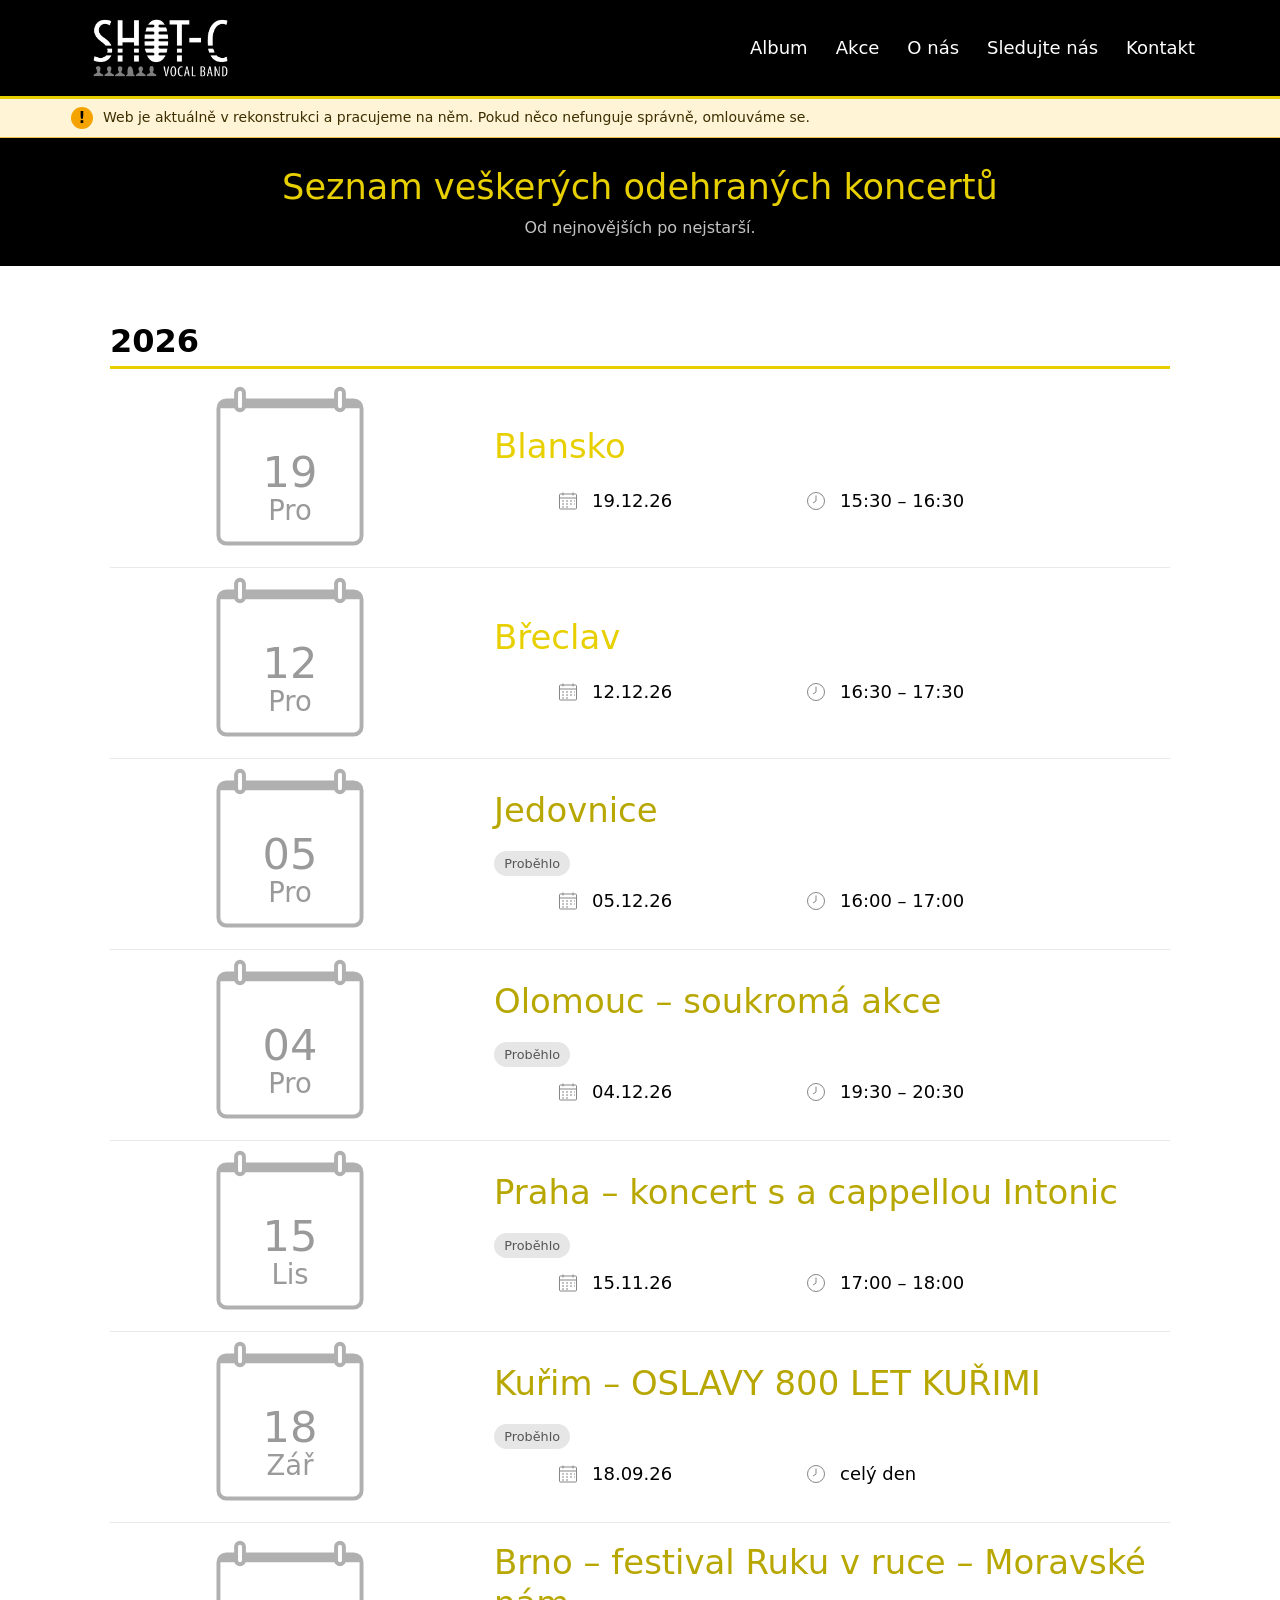
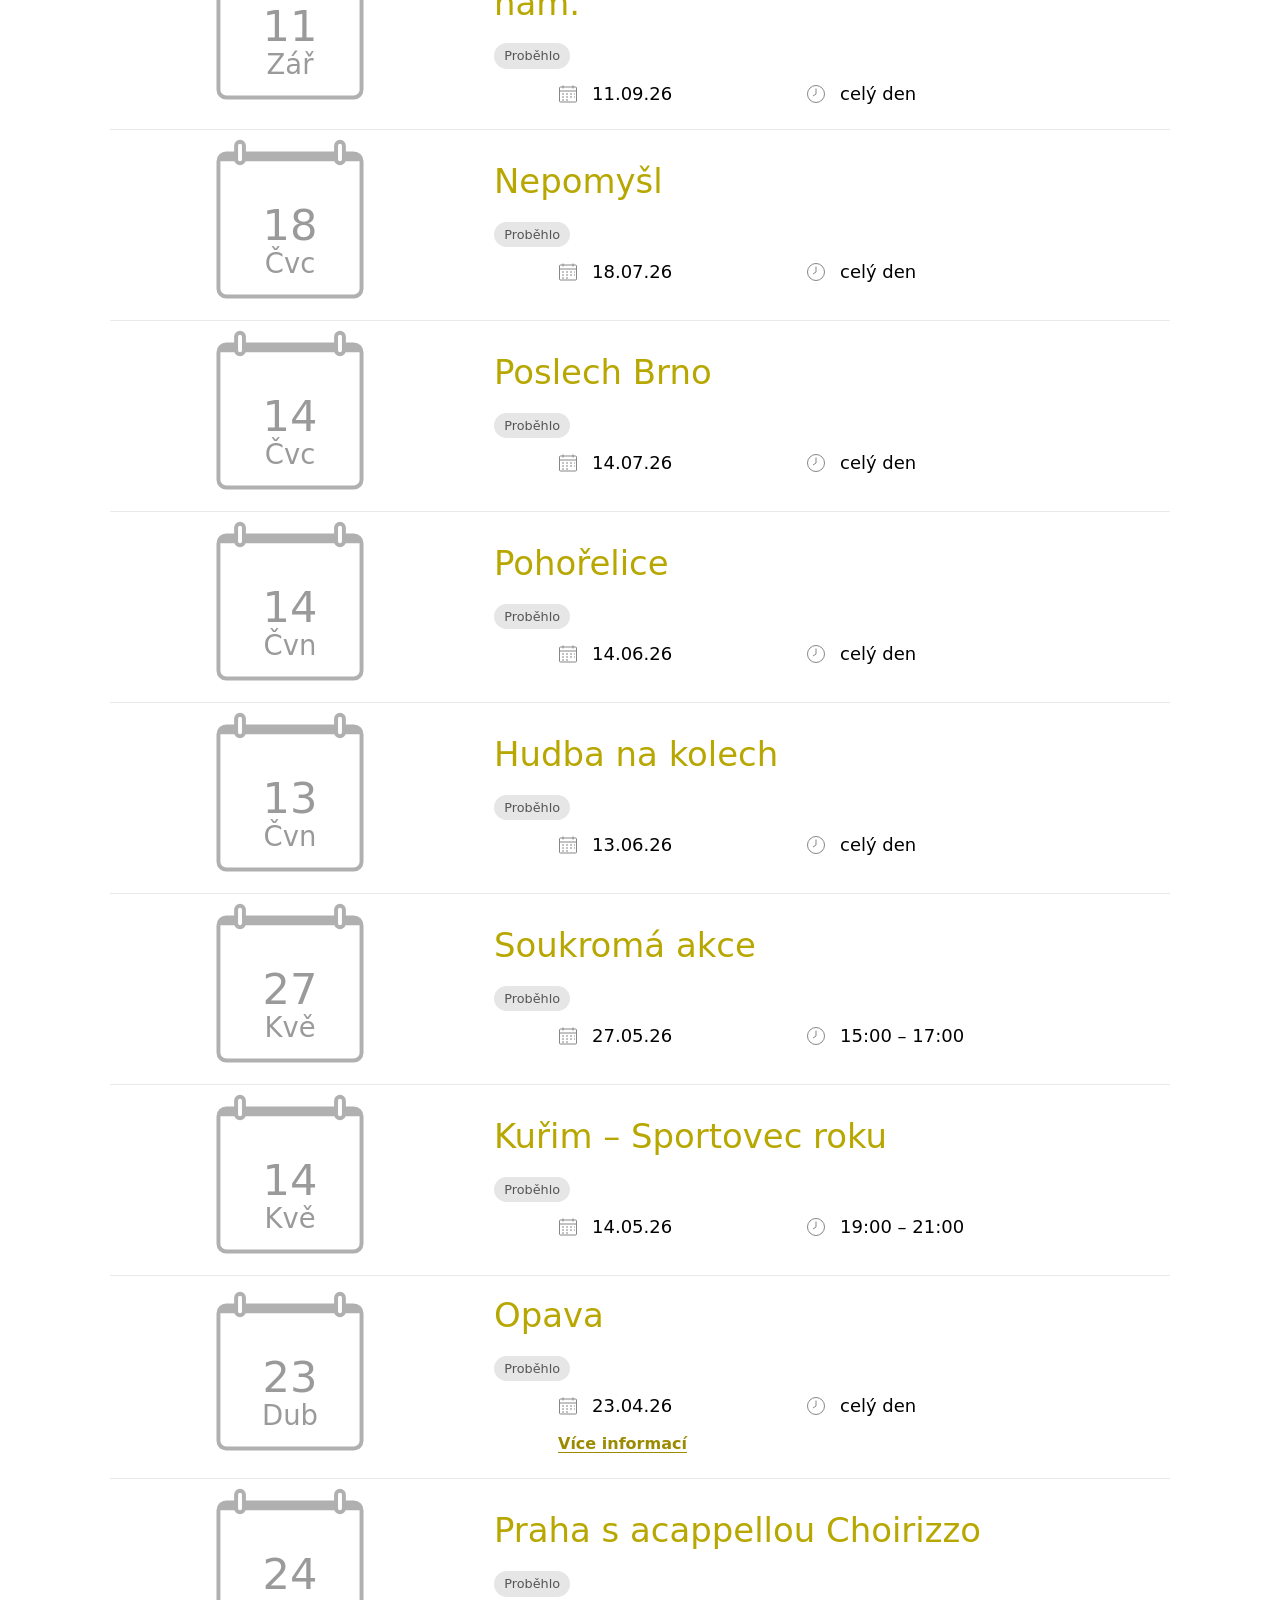
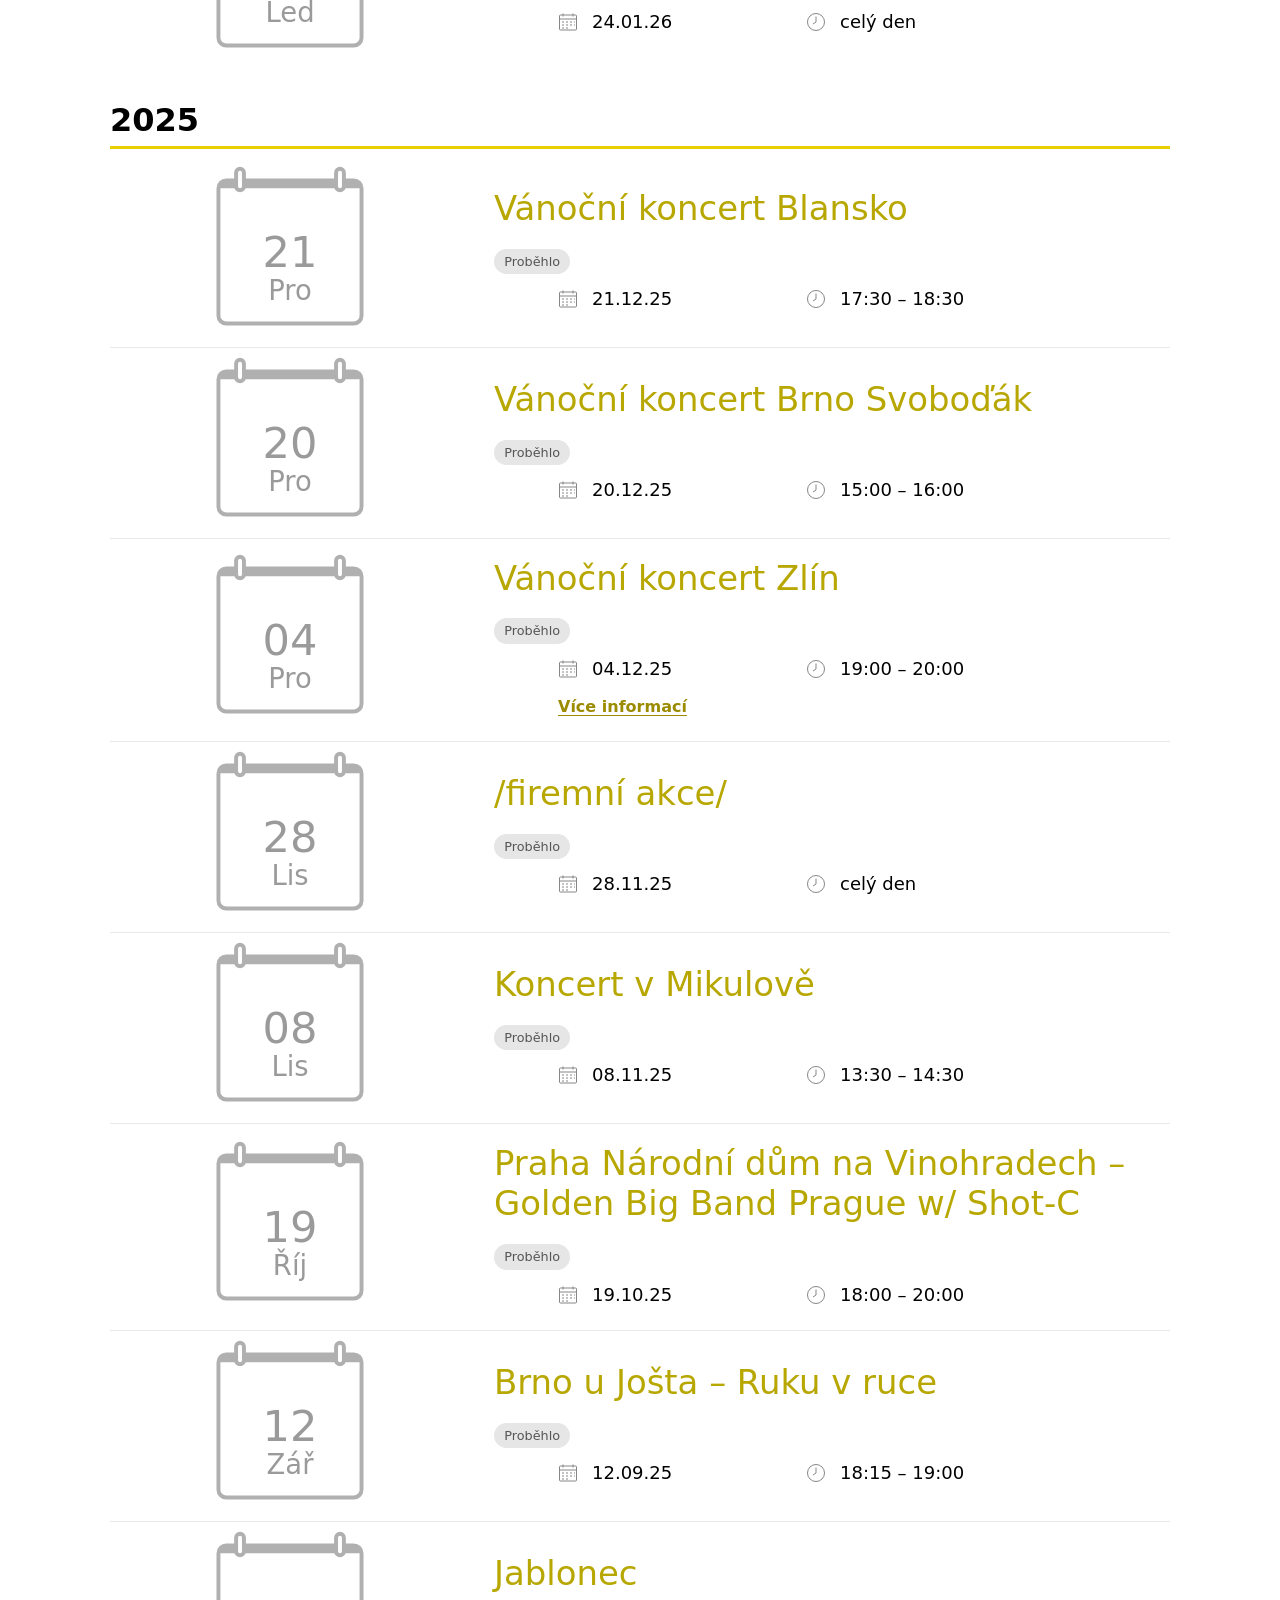
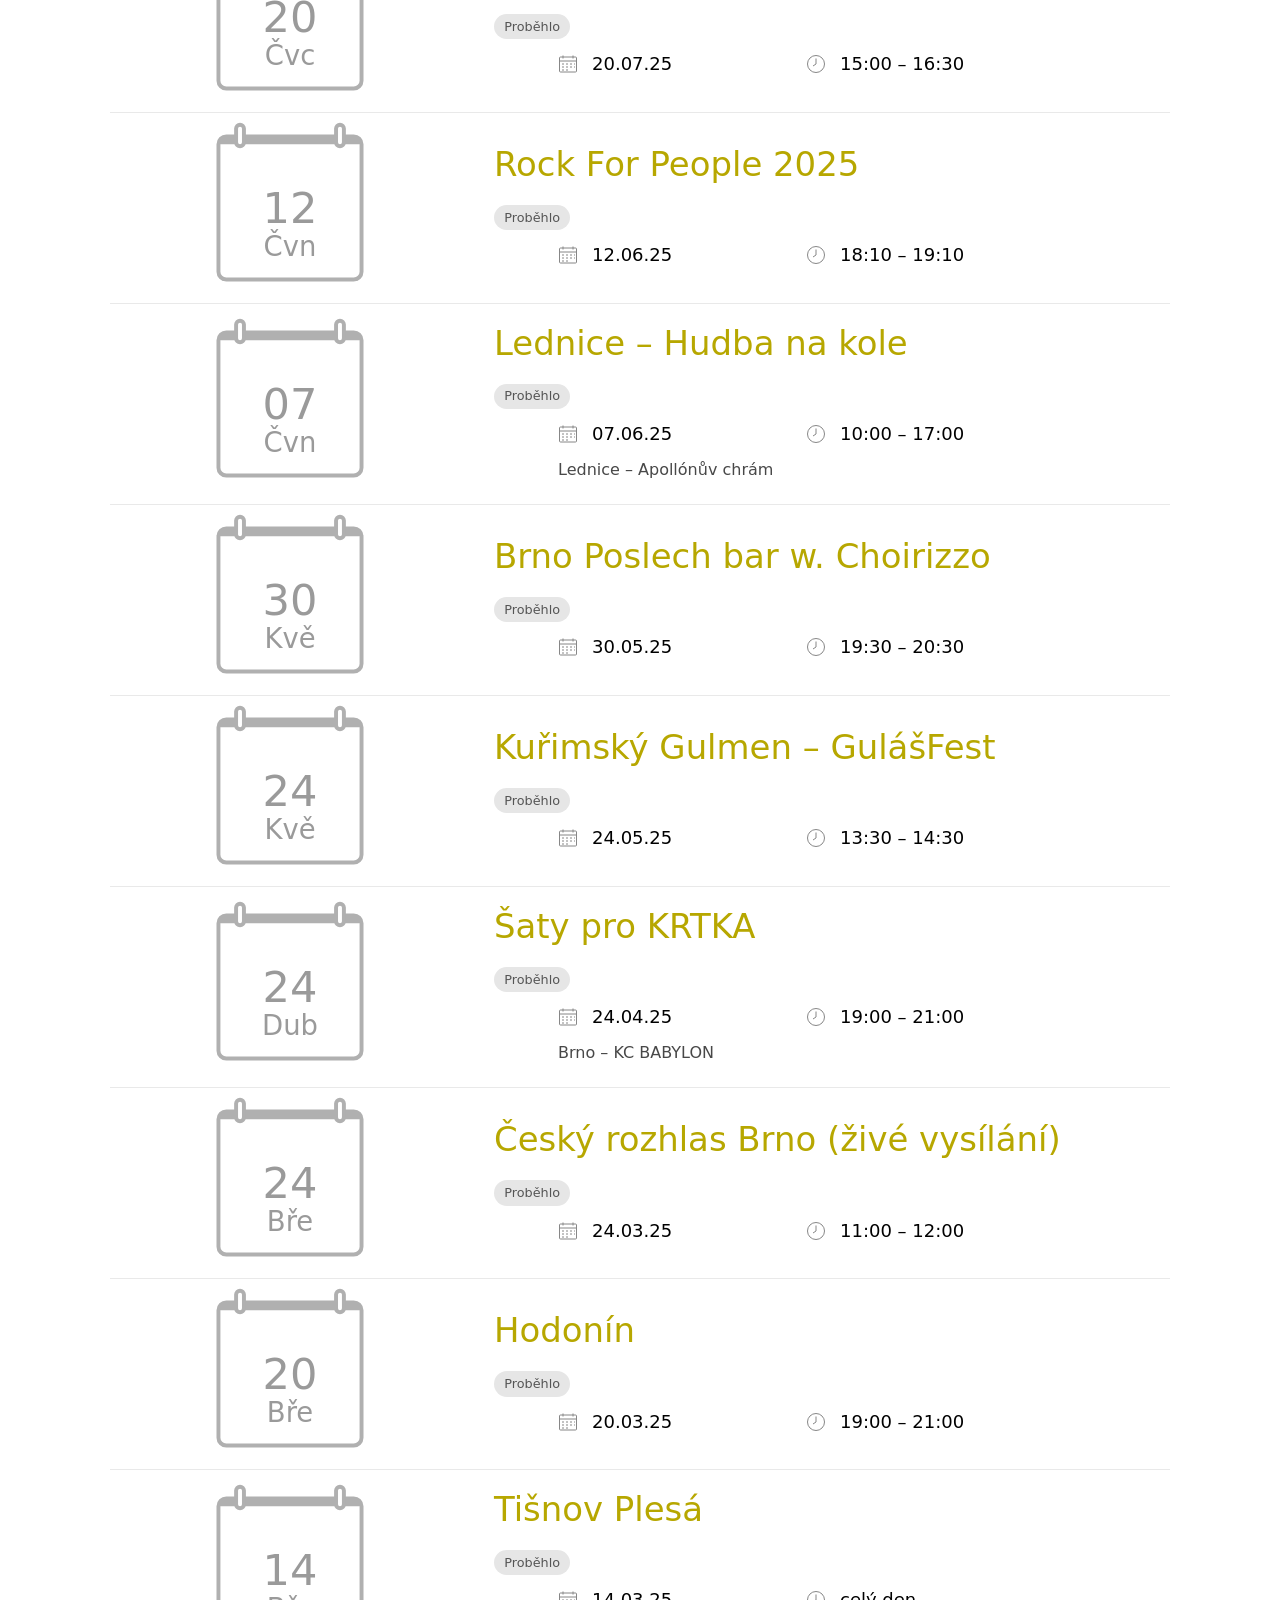
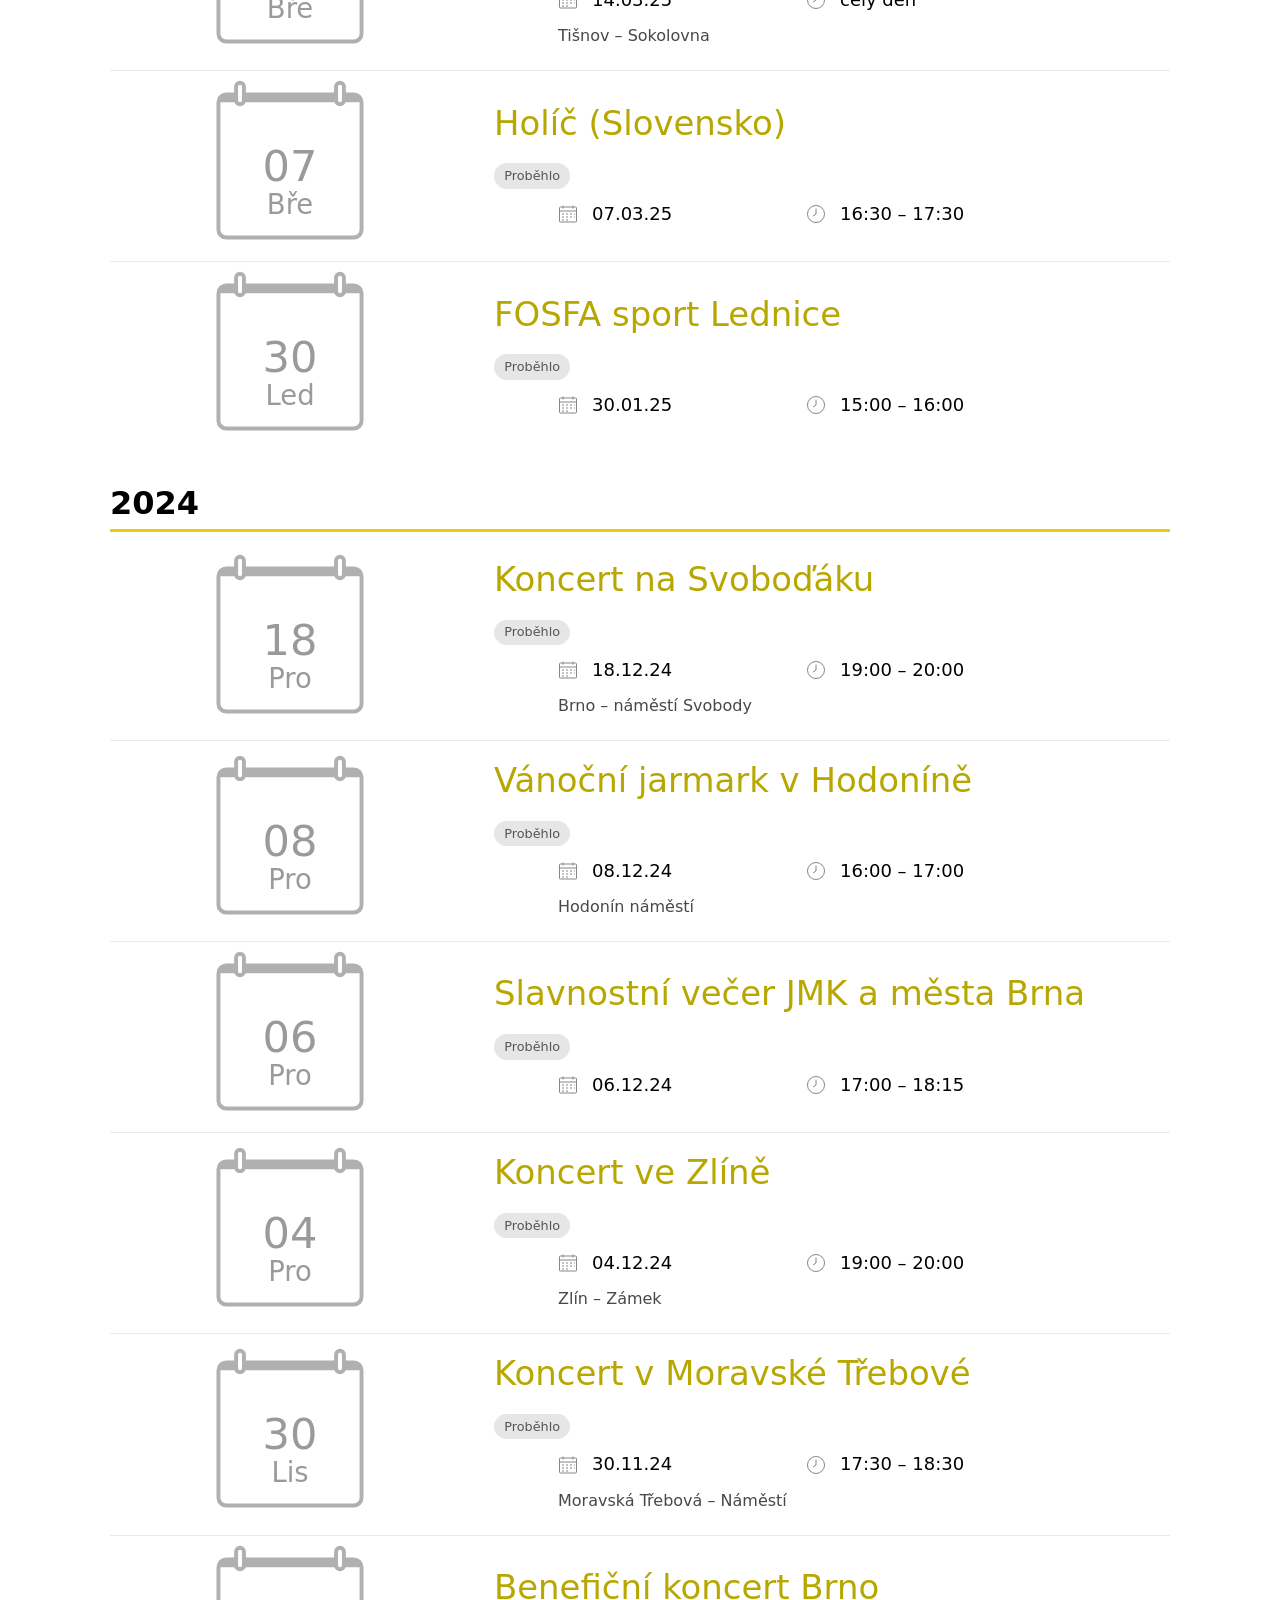
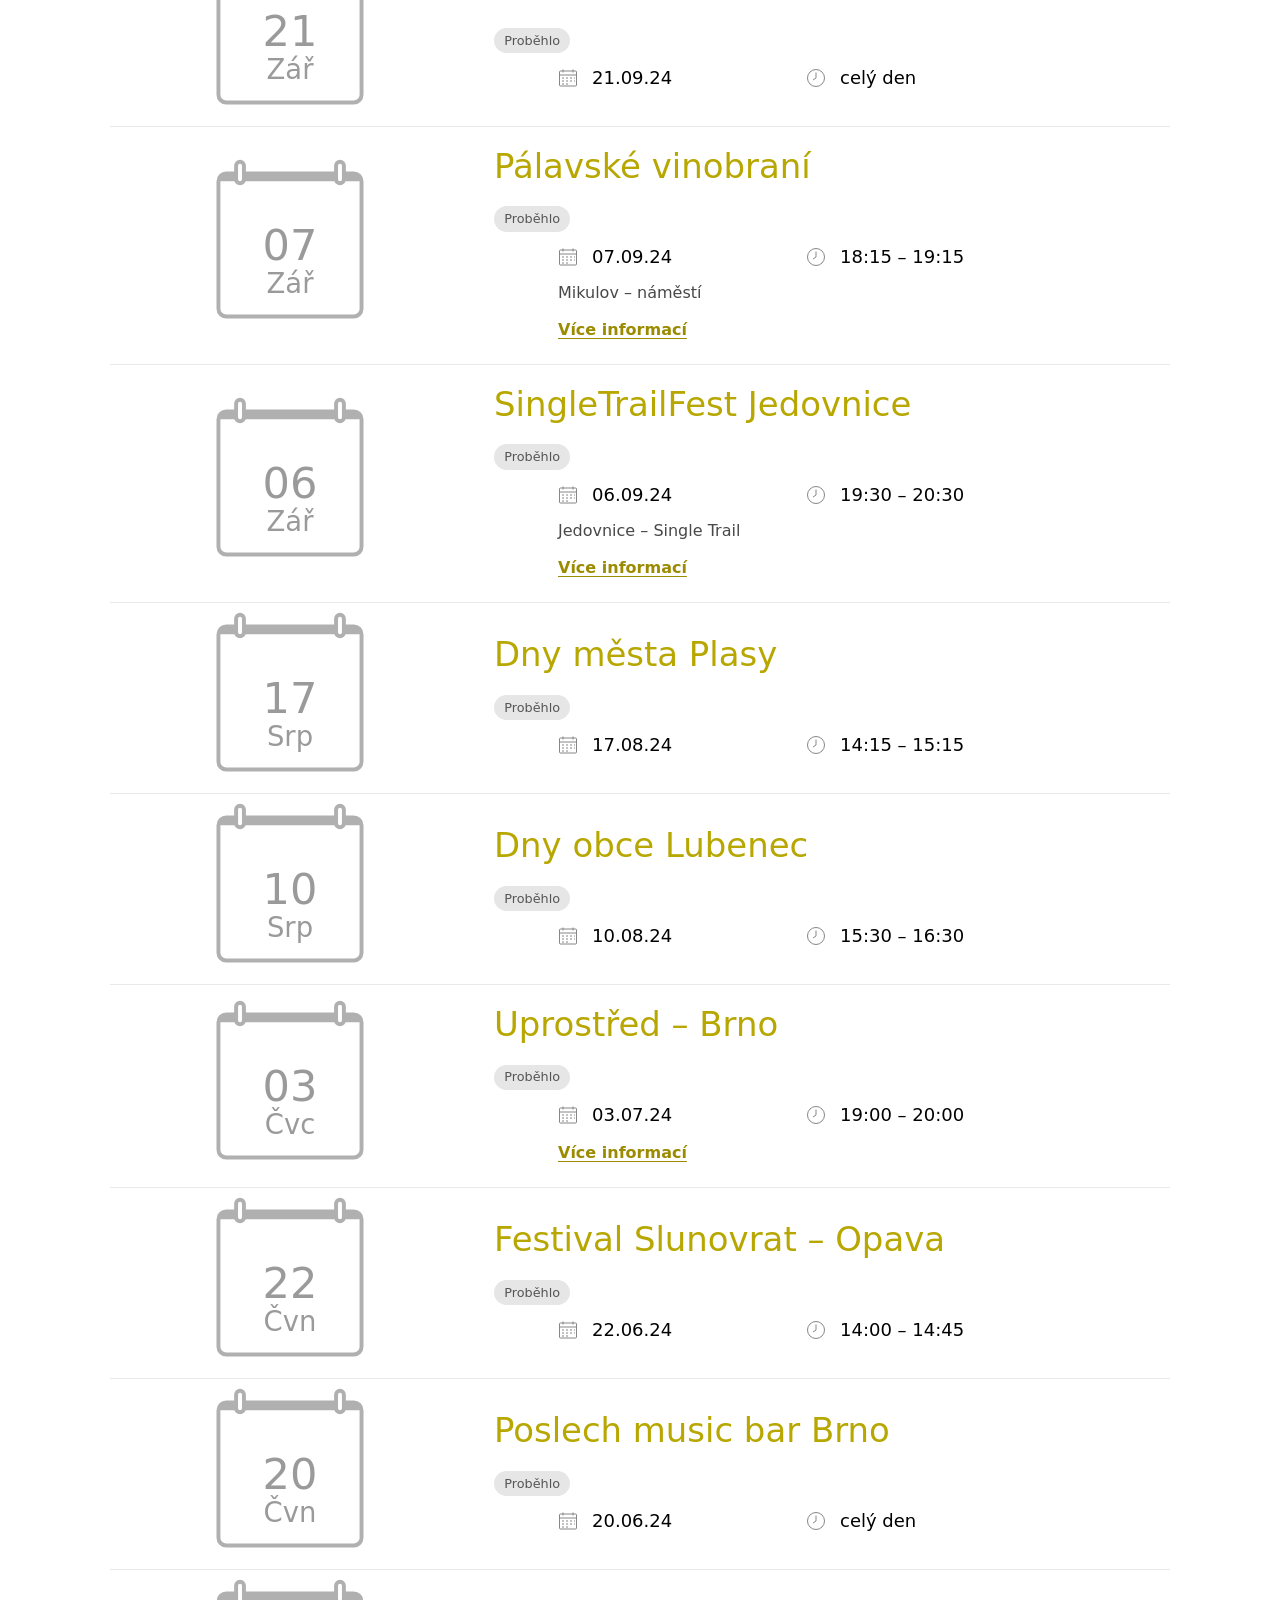
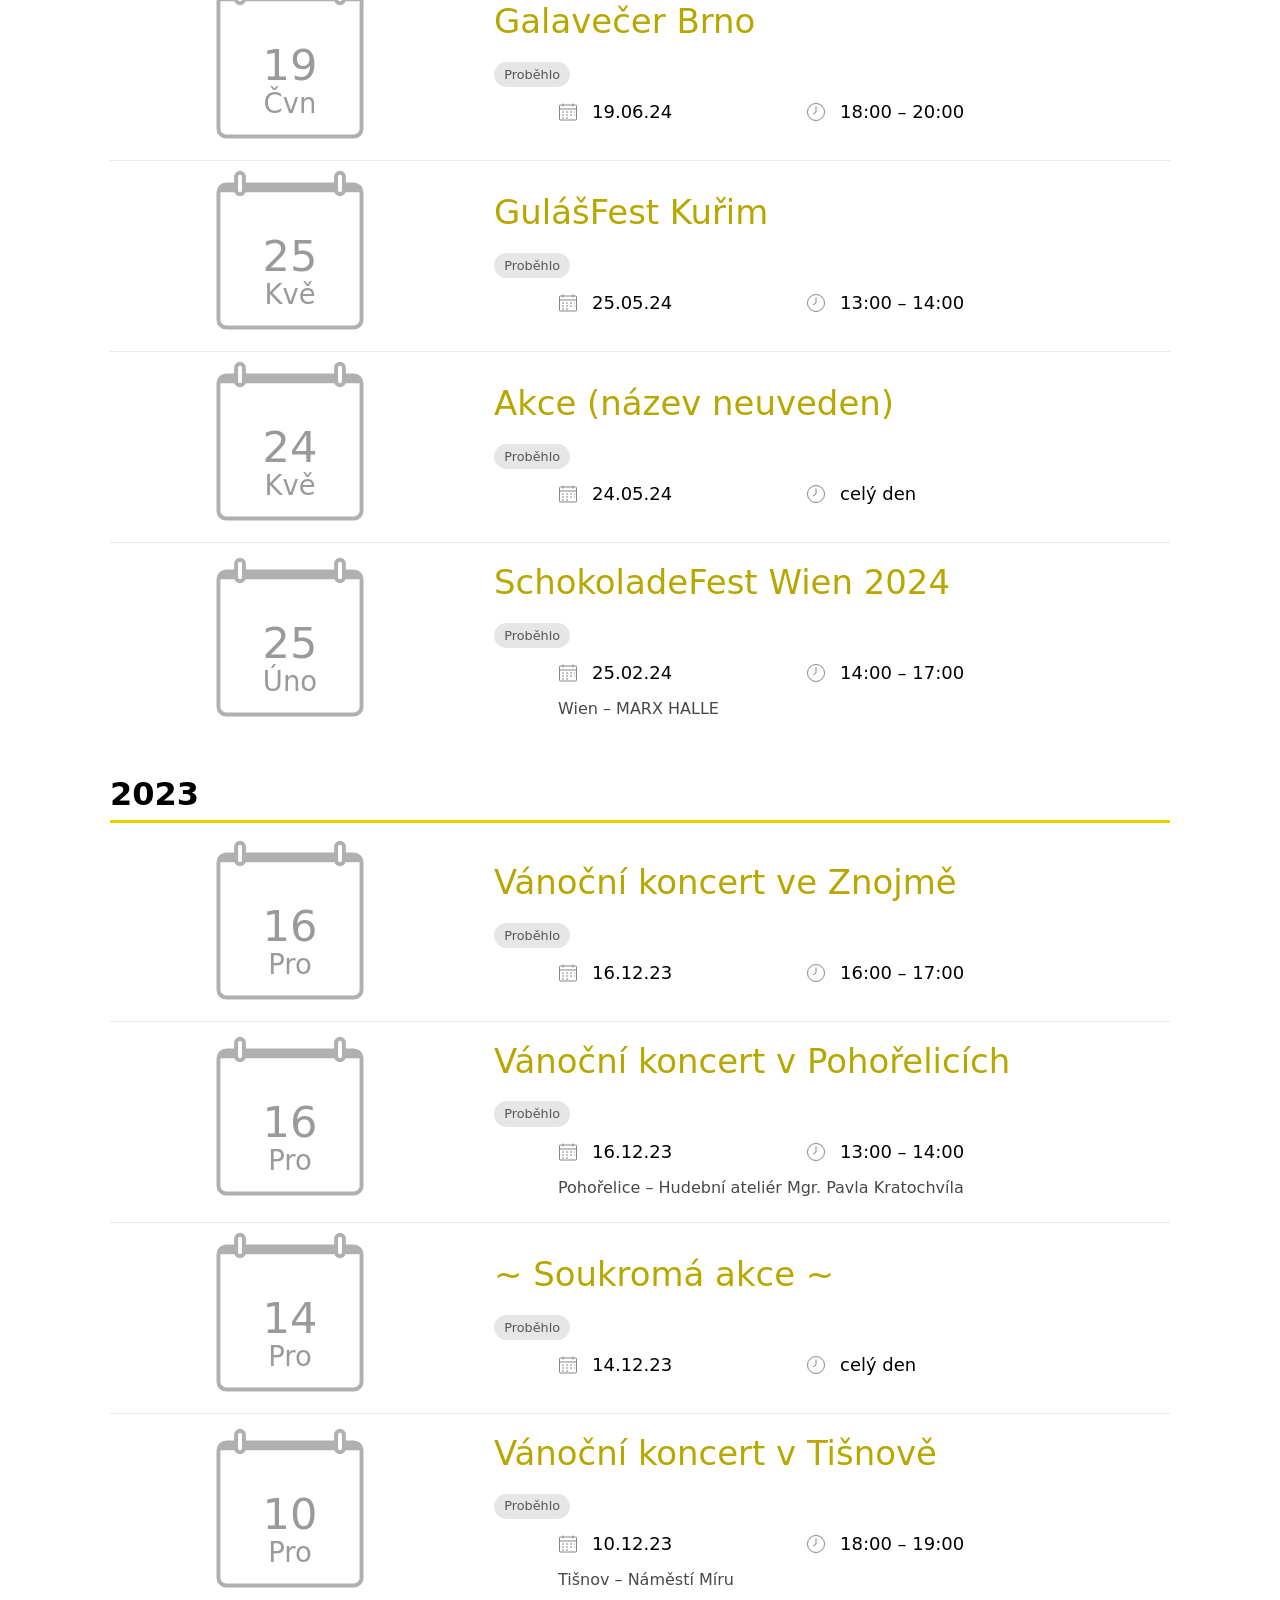
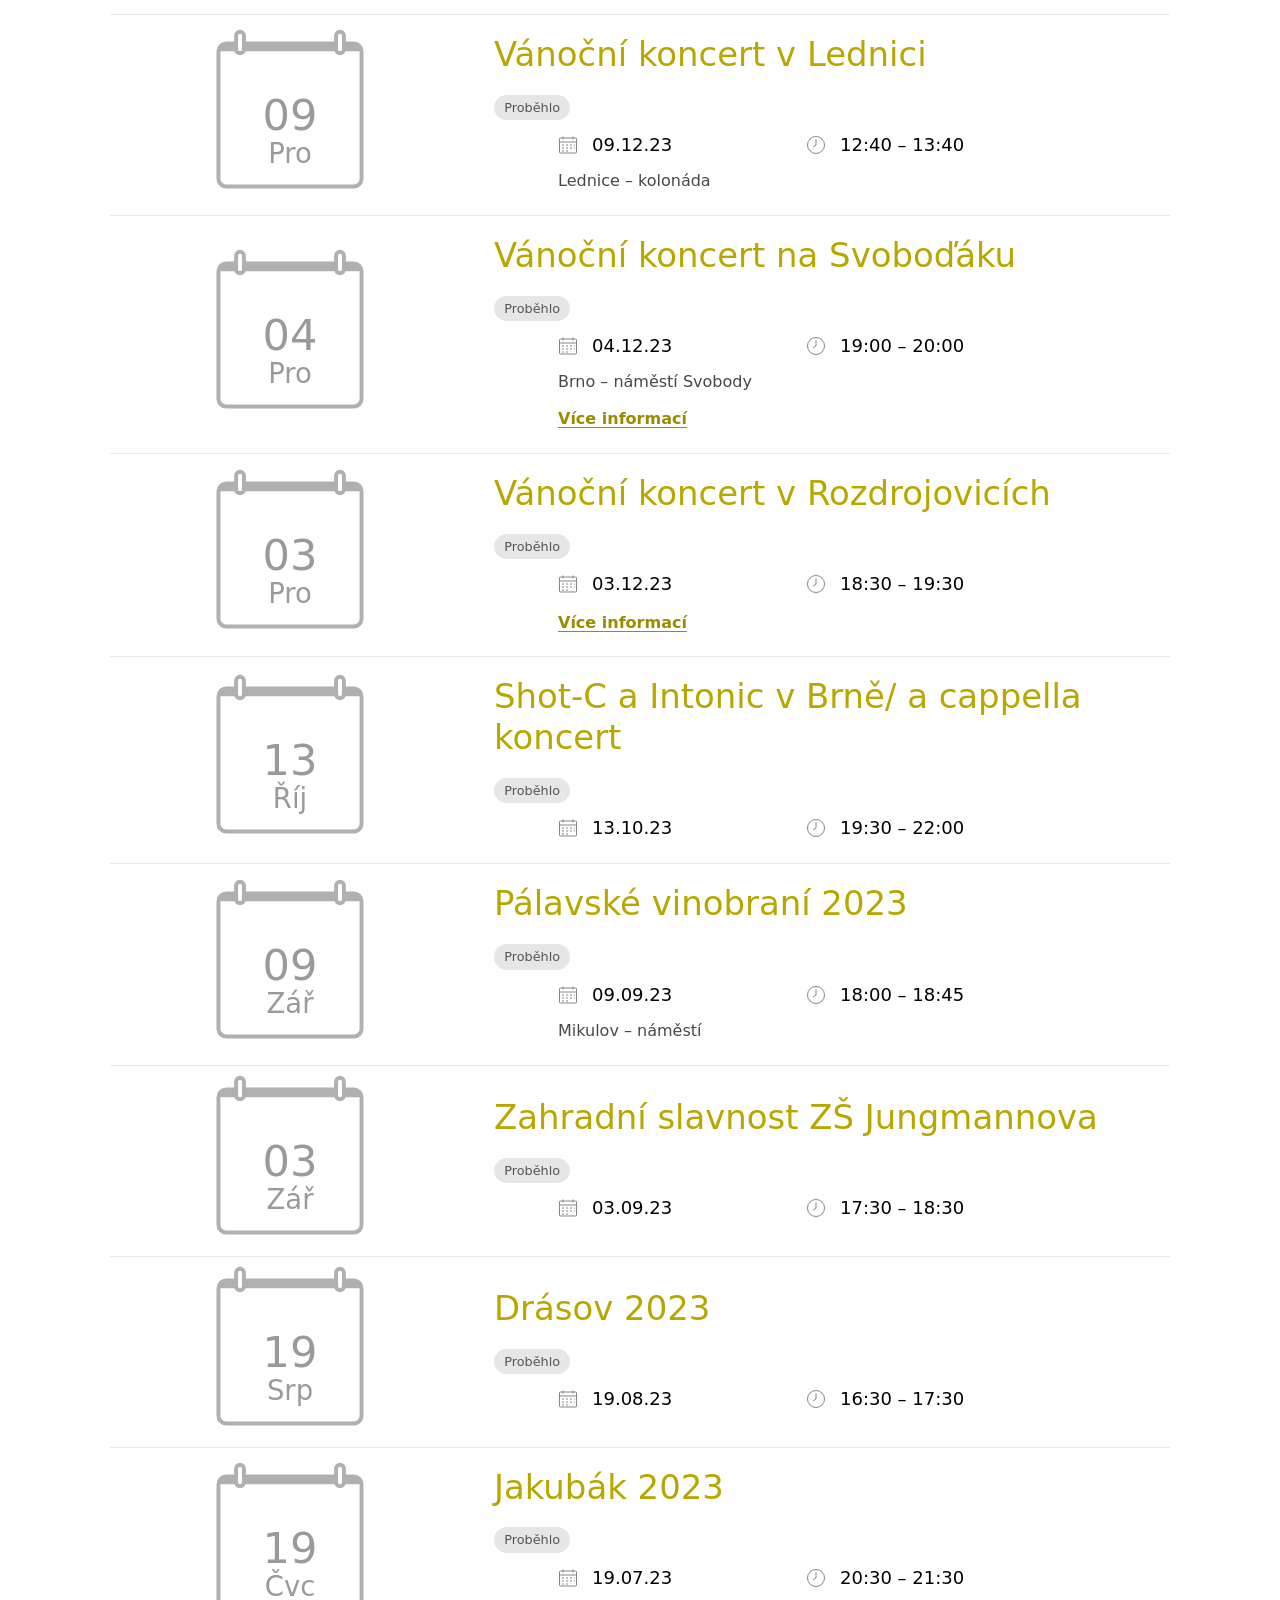
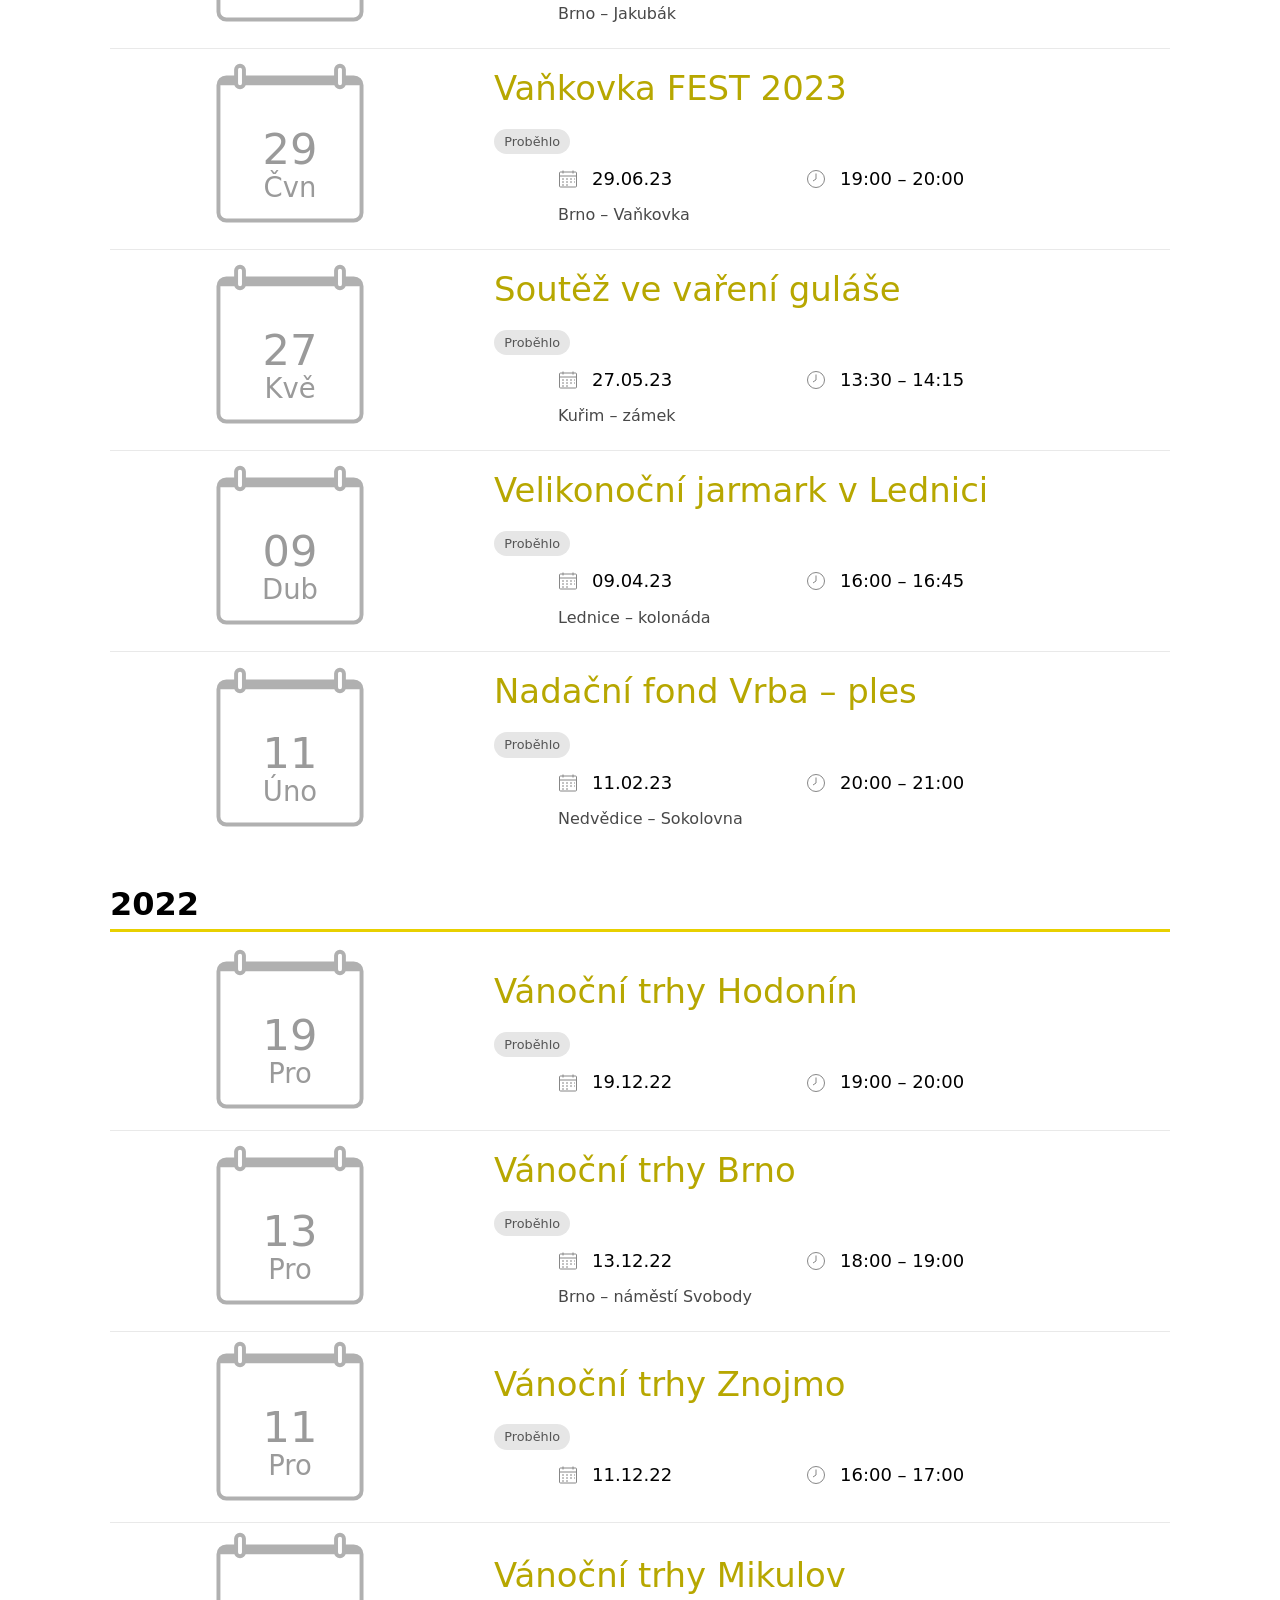
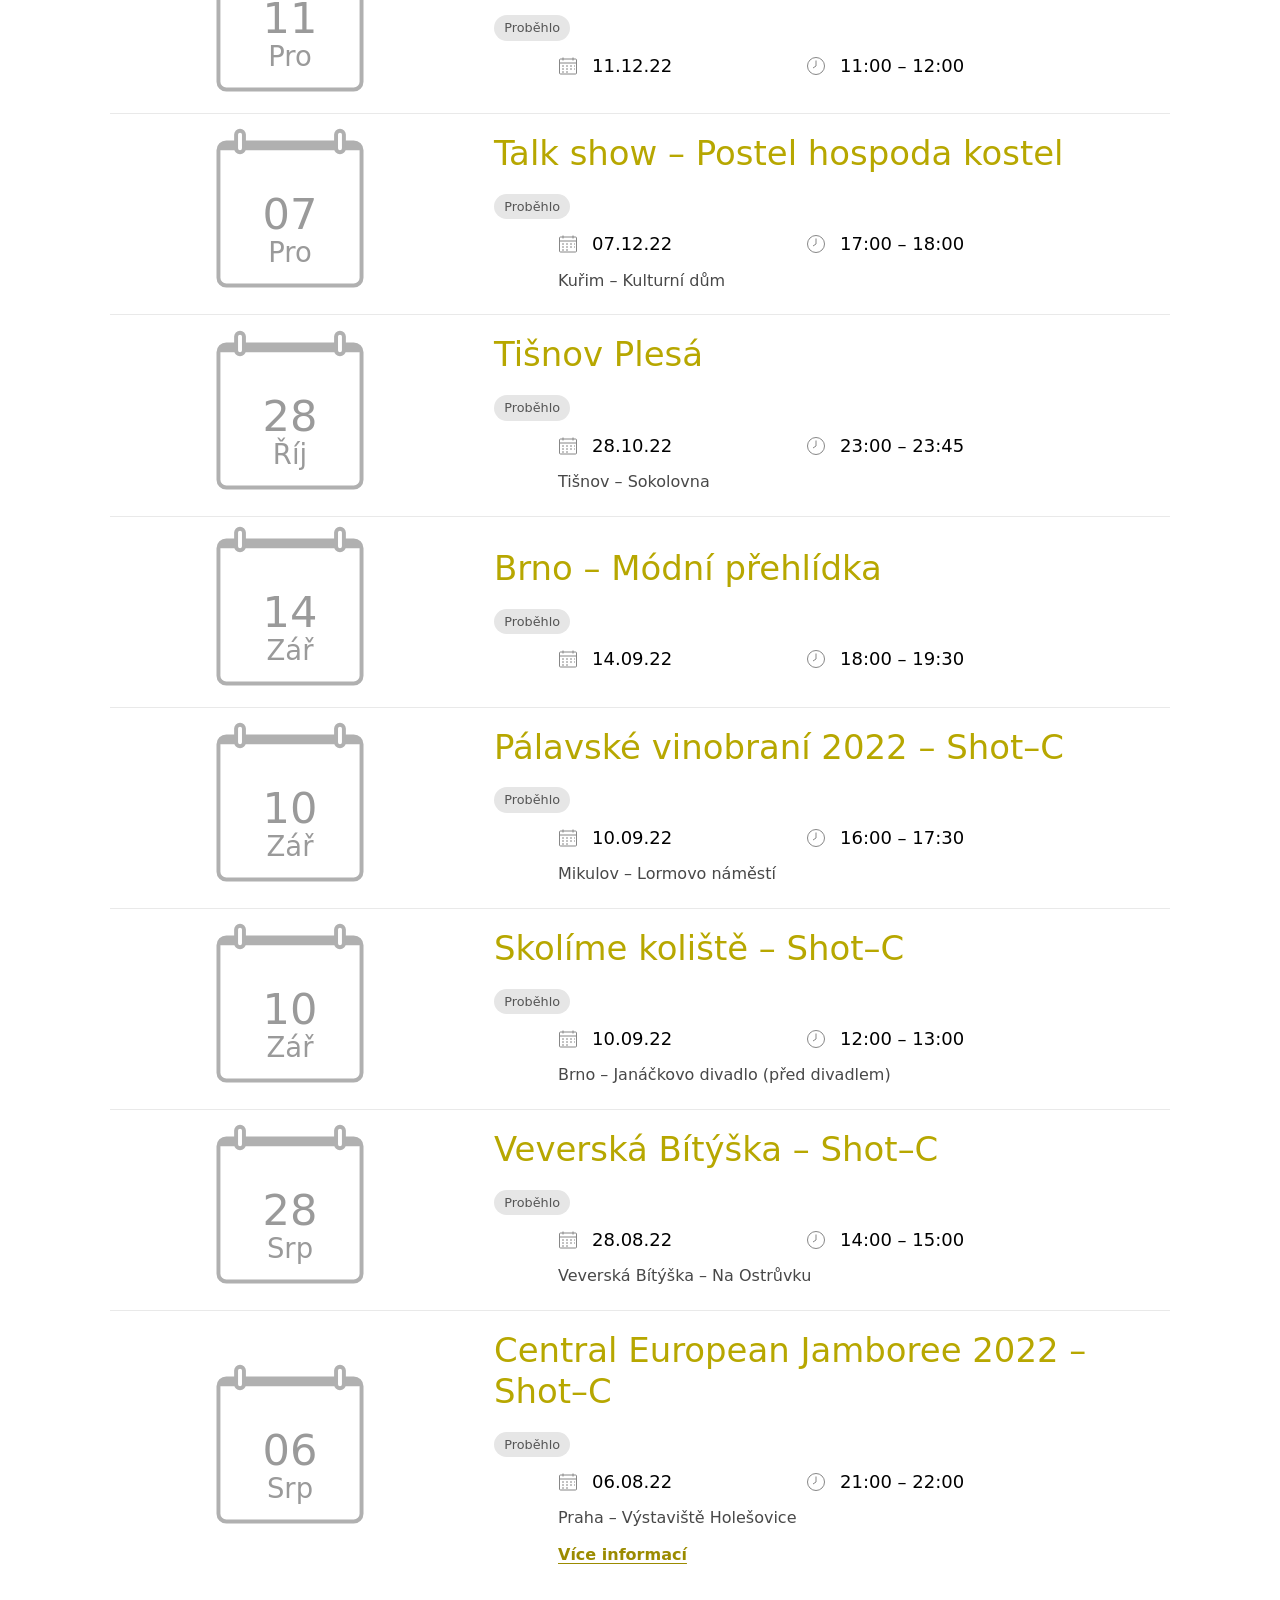
==== commit b90a6b8c: "Nahradit shotc.band@gmail.com adresami info@ a koncerty@shot-c.cz Kontakt pro pořadatele → koncerty@" ====
--- a/koncerty/index.html
+++ b/koncerty/index.html
@@ -73,7 +73,7 @@
             <a href="https://www.facebook.com/czshotc/" target="_blank" rel="noopener noreferrer">Facebook</a>,
             <a href="https://www.instagram.com/shotc.band" target="_blank" rel="noopener noreferrer">Instagram</a>,
             <a href="https://youtube.com/c/ShotCVocalBand" target="_blank" rel="noopener noreferrer">YouTube</a>
-            nebo nám napište na <a href="mailto:shotc.band@gmail.com">shotc.band@gmail.com</a>.</p>
+            nebo nám napište na <a href="mailto:info@shot-c.cz">info@shot-c.cz</a>.</p>
         </noscript>
         <p class="events-more"><a class="button" href="../#events">Zpět na hlavní stránku</a></p>
       </div>
--- a/assets/css/style.css
+++ b/assets/css/style.css
@@ -1,319 +1,337 @@
-/* Shot-C | Originalno: nástřel nového webu.
-   Barvy členů jsou odvozené z prvního návrhu obalu, finální přiřazení doplníme. */
+/*
+ * Shot-C static site.
+ * Look follows the original WordPress/Elementor site (screenshots 2026-11-02):
+ * black/white sections with slanted dividers, yellow accents, green button text,
+ * Raleway (headings, text) and Roboto (menu, small text), both self-hosted.
+ */
+@font-face {
+  font-family: "Raleway"; font-style: normal; font-weight: 100 900; font-display: swap;
+  src: url("../fonts/raleway-1ptug8zys_skggpnycmit5lu.woff2") format("woff2");
+  unicode-range: U+0100-02BA, U+02BD-02C5, U+02C7-02CC, U+02CE-02D7, U+02DD-02FF, U+0304, U+0308, U+0329, U+1D00-1DBF, U+1E00-1E9F, U+1EF2-1EFF, U+2020, U+20A0-20AB, U+20AD-20C0, U+2113, U+2C60-2C7F, U+A720-A7FF;
+}
+@font-face {
+  font-family: "Raleway"; font-style: normal; font-weight: 100 900; font-display: swap;
+  src: url("../fonts/raleway-1ptug8zys_skggpnyc0itw.woff2") format("woff2");
+  unicode-range: U+0000-00FF, U+0131, U+0152-0153, U+02BB-02BC, U+02C6, U+02DA, U+02DC, U+0304, U+0308, U+0329, U+2000-206F, U+20AC, U+2122, U+2191, U+2193, U+2212, U+2215, U+FEFF, U+FFFD;
+}
+@font-face {
+  font-family: "Roboto"; font-style: normal; font-weight: 100 900; font-display: swap;
+  src: url("../fonts/roboto-kfo7cnqeu92fr1me7ksn66agldtyluama3kubgee.woff2") format("woff2");
+  unicode-range: U+0100-02BA, U+02BD-02C5, U+02C7-02CC, U+02CE-02D7, U+02DD-02FF, U+0304, U+0308, U+0329, U+1D00-1DBF, U+1E00-1E9F, U+1EF2-1EFF, U+2020, U+20A0-20AB, U+20AD-20C0, U+2113, U+2C60-2C7F, U+A720-A7FF;
+}
+@font-face {
+  font-family: "Roboto"; font-style: normal; font-weight: 100 900; font-display: swap;
+  src: url("../fonts/roboto-kfo7cnqeu92fr1me7ksn66agldtyluama3yuba.woff2") format("woff2");
+  unicode-range: U+0000-00FF, U+0131, U+0152-0153, U+02BB-02BC, U+02C6, U+02DA, U+02DC, U+0304, U+0308, U+0329, U+2000-206F, U+20AC, U+2122, U+2191, U+2193, U+2212, U+2215, U+FEFF, U+FFFD;
+}
+
 :root {
-  --c1: #7A4A2E; /* hnědá, kožená bunda */
-  --c2: #0E8A5F; /* smaragd, flitrové šaty */
-  --c3: #2457C5; /* modrá, oblek */
-  --c4: #7B1E3A; /* vínová, vesta */
-  --c5: #E2A526; /* hořčice, mikina */
-  --c6: #F26B2A; /* oranžová, pestrá kulicha */
-  --grad-a: #E08A3C;
-  --grad-b: #9B5FC0;
-  --grad: linear-gradient(90deg, var(--grad-a), var(--grad-b));
-
-  --bg: #FAFAF7;
-  --bg-tint: #F1EFEA;
-  --ink: #232327;
-  --muted: #6B6B72;
-  --logo: #9C9CA0;
-  --line: #E2E0DA;
-
-  --font-head: "Oswald", "Arial Narrow", sans-serif;
-  --font-body: "DM Sans", system-ui, sans-serif;
-  --font-script: "Allura", cursive;
-
-  --wrap: 1120px;
-  --nav-h: 64px;
+  --black: #000;
+  --white: #fff;
+  --grey-bg: #efefef;
+  --yellow: #e8d000;      /* header line, event titles, footer */
+  --yellow-2: #eeee22;    /* member names, bio subtitle */
+  --green: #1db954;       /* button text, list icons */
+  --text: #020101;
+  --muted: #c3c3c3;
+  --line: #e9e9e9;
+  --gutter: 16px;
+  --header-h: 76px;
+  --raleway: "Raleway", system-ui, -apple-system, "Segoe UI", Arial, sans-serif;
+  --roboto: "Roboto", system-ui, -apple-system, "Segoe UI", Arial, sans-serif;
 }
 
 *, *::before, *::after { box-sizing: border-box; }
-html { scroll-behavior: smooth; scroll-padding-top: var(--nav-h); }
-@media (prefers-reduced-motion: reduce) {
-  html { scroll-behavior: auto; }
-  *, *::before, *::after { animation: none !important; transition: none !important; }
-}
+html { scroll-behavior: smooth; -webkit-text-size-adjust: 100%; }
+@media (prefers-reduced-motion: reduce) { html { scroll-behavior: auto; } }
+
 body {
-  margin: 0;
-  background: var(--bg);
-  color: var(--ink);
-  font: 400 1.0625rem/1.65 var(--font-body);
-  -webkit-font-smoothing: antialiased;
-}
-img { max-width: 100%; display: block; }
-a { color: inherit; }
-h1, h2, h3 { margin: 0; line-height: 1.1; }
-ul, ol { list-style: none; margin: 0; padding: 0; }
-
-.visually-hidden { position: absolute; width: 1px; height: 1px; overflow: hidden; clip: rect(0 0 0 0); white-space: nowrap; }
-.skip { position: absolute; left: -999px; top: 8px; background: var(--ink); color: #fff; padding: 8px 14px; z-index: 100; }
-.skip:focus { left: 8px; }
-:focus-visible { outline: 3px solid var(--c3); outline-offset: 3px; }
-
-.wrap { max-width: var(--wrap); margin: 0 auto; padding: 0 20px; }
-
-/* ---------- tlačítka ---------- */
-.btn {
-  display: inline-block;
-  padding: 16px 30px;
-  border-radius: 999px;
-  background: var(--ink);
-  color: #fff;
-  font: 700 1rem/1 var(--font-body);
-  text-decoration: none;
-  transition: transform .2s, box-shadow .2s;
-}
-.btn:hover { transform: translateY(-2px); box-shadow: 0 10px 24px rgba(0,0,0,.15); }
-.btn--donio { background: var(--grad); font-size: 1.125rem; }
-.btn--small { padding: 11px 20px; font-size: .9375rem; background: var(--grad); }
-
-/* ---------- HERO ---------- */
+  margin: 0; background: var(--black); color: var(--text);
+  font-family: var(--roboto); font-size: 1rem; line-height: 1.68;
+  overflow-x: hidden;
+}
+img { max-width: 100%; height: auto; display: block; }
+a { color: inherit; text-underline-offset: 0.18em; }
+:focus-visible { outline: 3px solid var(--yellow); outline-offset: 2px; }
+h1, h2, h3, h4 { margin: 0 0 0.5em; line-height: 1.2; font-family: var(--raleway); }
+p { margin: 0 0 1em; }
+ul, ol { margin: 0; padding: 0; list-style: none; }
+.container { width: 100%; max-width: 1170px; margin: 0 auto; padding: 0 var(--gutter); }
+
+.sr-only {
+  position: absolute; width: 1px; height: 1px; margin: -1px; padding: 0;
+  overflow: hidden; clip: rect(0 0 0 0); white-space: nowrap; border: 0;
+}
+.skip-link {
+  position: absolute; left: var(--gutter); top: -100px; z-index: 100;
+  background: var(--yellow); color: var(--black); padding: 0.6em 1em;
+}
+.skip-link:focus { top: 8px; }
+
+/* ---------- type scale (original: 64 / 40 / 32 px on desktop) ---------- */
+.title-xl {
+  font-family: var(--raleway); font-weight: 900; text-transform: uppercase;
+  font-size: clamp(2rem, 1.2rem + 3.6vw, 4rem); line-height: 1.15; margin: 0 0 0.4em;
+}
+.title-m {
+  font-family: var(--raleway); font-weight: 700; text-transform: uppercase;
+  font-size: clamp(1.35rem, 1rem + 1.6vw, 2.5rem); line-height: 1.2;
+}
+.text-l { font-family: var(--raleway); font-weight: 400; font-size: clamp(1.15rem, 0.9rem + 1.1vw, 2rem); line-height: 1.05; }
+.text-muted { color: var(--muted); }
+
+/* ---------- header ---------- */
+.site-header {
+  position: sticky; top: 0; z-index: 50;
+  background: var(--black); border-bottom: 3px solid var(--yellow);
+}
+.header-inner { display: flex; align-items: center; justify-content: space-between; min-height: var(--header-h); gap: 16px; }
+.logo { display: inline-flex; align-items: center; padding: 10px 0; }
+.logo img { height: 76px; width: auto; }
+
+.site-nav ul { display: flex; flex-wrap: wrap; }
+.site-nav a {
+  display: block; padding: 0.5em 14px; color: var(--white); text-decoration: none;
+  font-family: var(--roboto); font-weight: 500; font-size: 18px;
+}
+.site-nav a:hover { color: var(--yellow); }
+
+.nav-toggle { display: none; }
+
+@media (max-width: 1024px) {
+  :root { --header-h: 72px; }
+  .logo img { height: 50px; }
+  .js .nav-toggle {
+    display: inline-flex; align-items: center; justify-content: center;
+    width: 44px; height: 44px; padding: 0; background: transparent; border: 0; cursor: pointer; color: var(--white);
+  }
+  .nav-toggle-bars, .nav-toggle-bars::before, .nav-toggle-bars::after {
+    display: block; width: 18px; height: 2px; background: currentColor; position: relative; content: "";
+  }
+  .nav-toggle-bars::before { position: absolute; top: -6px; }
+  .nav-toggle-bars::after { position: absolute; top: 6px; width: 12px; }
+  .js .site-nav {
+    display: none; position: absolute; left: 0; right: 0; top: 100%;
+    background: var(--black); border-bottom: 3px solid var(--yellow); padding: 8px var(--gutter) 16px;
+  }
+  .js .site-nav.is-open { display: block; }
+  .js .site-nav ul { flex-direction: column; }
+  .js .site-nav a { padding: 0.7em 0; }
+}
+
+/* ---------- hero ---------- */
 .hero {
-  position: relative;
-  min-height: 100vh;
-  min-height: 100svh;
-  display: grid;
-  grid-template-rows: 1fr auto auto;
-  align-items: center;
-  justify-items: center;
-  padding: 48px 20px 24px;
-  background: #fff;
-  overflow: hidden;
-  text-align: center;
-}
-.hero__text { max-width: 640px; animation: rise .9s ease-out both; }
-.hero__band {
-  margin: 0;
-  font: 700 clamp(4rem, 15vw, 9.5rem)/.85 var(--font-head);
-  letter-spacing: .01em;
-  text-transform: uppercase;
-  color: var(--logo);
-  text-shadow: 0 2px 0 #fff, 0 4px 10px rgba(0,0,0,.12);
-}
-.hero__album {
-  margin: -.12em 0 .25em;
-  font: 400 clamp(3.5rem, 12vw, 7.5rem)/1 var(--font-script);
-  background: var(--grad);
-  -webkit-background-clip: text;
-  background-clip: text;
-  color: transparent;
-  padding: 0 .15em; /* aby se nepřeřízly tahy písma */
-}
-.hero__lead { margin: 0 auto 24px; max-width: 34em; font-size: 1.125rem; color: var(--muted); }
-
-.campaign { max-width: 420px; margin: 0 auto 24px; }
-.campaign__bar { height: 10px; border-radius: 999px; background: var(--bg-tint); overflow: hidden; }
-.campaign__fill { display: block; height: 100%; width: 0; background: var(--grad); border-radius: inherit; transition: width 1.4s cubic-bezier(.2,.8,.2,1); }
-.campaign__numbers { margin: 10px 0 0; font-size: .9375rem; color: var(--muted); }
-.campaign__numbers strong { color: var(--ink); }
-.campaign__sep { margin: 0 6px; }
-
-.hero__crew {
-  position: relative;
-  display: flex;
-  align-items: flex-end;
-  justify-content: center;
-  gap: clamp(6px, 1.4vw, 16px);
-  width: min(100%, 560px);
-  height: clamp(110px, 22vh, 220px);
-  margin-top: 28px;
-}
-.crew { flex: 1; border-radius: 999px 999px 18px 18px; animation: grow .9s cubic-bezier(.2,.8,.2,1) both; }
-.crew--1 { background: var(--c1); height: 92%; animation-delay: .10s; }
-.crew--2 { background: var(--c2); height: 84%; animation-delay: .18s; }
-.crew--3 { background: var(--c3); height: 100%; animation-delay: .26s; }
-.crew--4 { background: var(--c4); height: 70%; animation-delay: .34s; }
-.crew--5 { background: var(--c5); height: 96%; animation-delay: .42s; }
-.crew--6 { background: linear-gradient(180deg, var(--c6), var(--c5) 40%, var(--c2) 70%, var(--c3)); height: 46%; animation-delay: .50s; }
-.hero__ph {
-  position: absolute; left: 50%; top: -22px; transform: translateX(-50%);
-  font-size: .75rem; letter-spacing: .08em; text-transform: uppercase; color: var(--logo);
-}
-
-.hero__next {
-  display: inline-flex; flex-direction: column; align-items: center; gap: 4px;
+  position: relative; isolation: isolate; overflow: hidden;
+  height: clamp(380px, 56vw, 85vh); display: flex; align-items: flex-end; justify-content: center;
+  background: var(--black);
+}
+.hero-img { position: absolute; inset: 0; width: 100%; height: 100%; object-fit: cover; object-position: center 38%; z-index: -1; }
+.hero-text { text-align: center; padding: 0 var(--gutter) clamp(30px, 6vw, 80px); color: var(--white); }
+.hero h1 {
+  font-weight: 900; text-transform: uppercase; margin: 0; line-height: 1;
+  font-size: clamp(2.6rem, 1.2rem + 6vw, 6rem); text-shadow: 0 2px 12px rgba(0, 0, 0, 0.35);
+}
+.hero-sub {
+  font-family: var(--raleway); font-weight: 700; text-transform: uppercase; margin: 0.25em 0 0 clamp(2rem, 14vw, 13rem);
+  font-size: clamp(1rem, 0.6rem + 2vw, 2.5rem); line-height: 1.2; text-shadow: 0 2px 10px rgba(0, 0, 0, 0.5);
+}
+
+/* ---------- sections and slanted dividers ---------- */
+section[id] { scroll-margin-top: calc(var(--header-h) + 3px); }
+.section-events { background: var(--white); padding-bottom: clamp(48px, 6vw, 96px); }
+.band-dark { background: var(--black); color: var(--white); }
+.band-slant-down {
+  /* black area under a slanted edge (white triangle top right), like the original divider */
+  background: var(--black); clip-path: polygon(0 0, 100% 46%, 100% 100%, 0 100%);
+  padding-top: clamp(80px, 16vw, 200px); padding-bottom: clamp(20px, 3vw, 40px);
   margin-top: 20px;
-  font: 500 .875rem/1 var(--font-head);
-  letter-spacing: .14em;
-  text-transform: uppercase;
-  text-decoration: none;
-  color: var(--ink);
-}
-.hero__next svg { animation: nudge 1.8s ease-in-out infinite; }
-
-@keyframes rise { from { opacity: 0; transform: translateY(16px); } to { opacity: 1; transform: none; } }
-@keyframes grow { from { transform: scaleY(0); transform-origin: bottom; } to { transform: scaleY(1); transform-origin: bottom; } }
-@keyframes nudge { 0%, 100% { transform: translateY(0); } 50% { transform: translateY(6px); } }
-
-/* ---------- NAVIGACE ---------- */
-.nav {
-  position: sticky; top: 0; z-index: 50;
-  display: flex; align-items: center; justify-content: space-between;
-  height: var(--nav-h);
-  padding: 0 20px;
-  background: rgba(250,250,247,.92);
-  backdrop-filter: blur(10px);
-  border-bottom: 1px solid var(--line);
-}
-.nav__logo { font: 700 1.5rem/1 var(--font-head); text-transform: uppercase; text-decoration: none; color: var(--logo); }
-.nav__menu { display: flex; gap: 4px; }
-.nav__menu a {
-  display: block; padding: 8px 12px; border-radius: 999px;
-  font-weight: 500; font-size: .9375rem; text-decoration: none;
-}
-.nav__menu a:hover { background: var(--bg-tint); }
-.nav__menu .nav__donio { background: var(--grad); color: #fff; }
-.nav__toggle { display: none; }
-
-@media (max-width: 760px) {
-  .nav__toggle {
-    display: block; padding: 8px 14px; border: 1px solid var(--line); border-radius: 999px;
-    background: #fff; font: 500 .9375rem var(--font-body); color: var(--ink);
-  }
-  .nav__menu {
-    display: none;
-    position: absolute; top: var(--nav-h); left: 0; right: 0;
-    flex-direction: column; padding: 12px 20px 20px;
-    background: var(--bg); border-bottom: 1px solid var(--line);
-  }
-  .nav.is-open .nav__menu { display: flex; }
-  .nav__menu a { padding: 12px; }
-}
-
-/* ---------- SEKCE ---------- */
-.section { padding: clamp(64px, 10vw, 112px) 0; }
-.section--tint { background: var(--bg-tint); }
-.section__title {
-  font: 700 clamp(2.5rem, 6vw, 4rem)/1 var(--font-head);
-  text-transform: uppercase;
-  margin-bottom: 32px;
-}
-.section__title::after {
-  content: ""; display: block; width: 72px; height: 6px; margin-top: 14px;
-  border-radius: 3px; background: var(--grad);
-}
-.section__intro { margin: -12px 0 28px; color: var(--muted); }
-.sub { font: 700 1.5rem/1.2 var(--font-head); text-transform: uppercase; margin: 56px 0 20px; }
-
-/* O nás */
-.about { max-width: 46em; }
-.about p { margin: 0 0 1em; }
-.about__lead { font-size: 1.375rem; line-height: 1.5; font-weight: 500; }
-
-.members {
-  display: grid;
-  grid-template-columns: repeat(auto-fill, minmax(160px, 1fr));
-  gap: 20px;
-  margin-top: 48px;
-}
-.member { --c: var(--c1); }
-.member--2 { --c: var(--c2); }
-.member--3 { --c: var(--c3); }
-.member--4 { --c: var(--c4); }
-.member--5 { --c: var(--c5); }
-.member--6 { --c: var(--c6); }
-.member--5 p { color: #A97A0E; } /* hořčice je na světlém pozadí málo čitelná */
-.member__photo {
-  aspect-ratio: 3 / 4;
-  display: grid; place-items: center;
-  border-radius: 20px;
-  background: var(--c);
-  color: rgba(255,255,255,.7);
-  font-size: .75rem; letter-spacing: .1em; text-transform: uppercase;
-  transition: transform .25s, border-radius .25s;
-}
-.member:hover .member__photo { transform: translateY(-4px) rotate(-1.5deg); border-radius: 28px; }
-.member h3 { margin-top: 14px; font: 500 1.125rem/1.25 var(--font-body); }
-.member h3 span { color: var(--muted); font-weight: 400; }
-.member p { margin: 4px 0 0; font: 500 .8125rem/1 var(--font-head); letter-spacing: .12em; text-transform: uppercase; color: var(--c); }
-
-/* Hudba */
-.albums { display: grid; grid-template-columns: repeat(auto-fit, minmax(300px, 1fr)); gap: 28px; }
-.album { display: grid; grid-template-columns: 140px 1fr; gap: 20px; align-items: start; padding: 20px; background: #fff; border-radius: 22px; }
-.album h3 { font: 700 1.75rem/1.1 var(--font-head); text-transform: uppercase; margin-bottom: 8px; }
-.album p { margin: 0 0 14px; }
-.album__tag { margin: 0 0 6px !important; font: 500 .75rem/1 var(--font-head); letter-spacing: .14em; text-transform: uppercase; color: var(--muted); }
-.album__cover { aspect-ratio: 1; border-radius: 14px; display: grid; place-items: center; padding: 8px; text-align: center; }
-.album__cover--originalno { background: #fff; border: 1px solid var(--line); }
-.album__cover--originalno span { font: 400 2.1rem/1 var(--font-script); background: var(--grad); -webkit-background-clip: text; background-clip: text; color: transparent; padding: 0 .1em; }
-.album__cover--debut { background: var(--ink); color: #fff; font: 500 .9rem/1.1 var(--font-head); text-transform: uppercase; letter-spacing: .06em; }
-@media (max-width: 420px) { .album { grid-template-columns: 1fr; } .album__cover { max-width: 180px; } }
-
-.links { display: flex; flex-wrap: wrap; gap: 8px; }
-.links a {
-  display: inline-block; padding: 8px 14px; border: 1px solid var(--line); border-radius: 999px;
-  font-size: .9375rem; font-weight: 500; text-decoration: none; background: #fff;
-}
-.links a:hover { border-color: var(--ink); }
-.links--stack { flex-direction: column; align-items: flex-start; }
-
-.videos { display: grid; grid-template-columns: 2fr 1fr; gap: 24px; align-items: start; }
-.video-ph {
-  aspect-ratio: 16 / 9; display: grid; place-items: center; border-radius: 22px;
-  background: repeating-linear-gradient(135deg, #e6e3dc 0 14px, #ece9e3 14px 28px);
-  color: var(--muted); font-size: .875rem;
-}
-@media (max-width: 760px) { .videos { grid-template-columns: 1fr; } }
-
-/* Koncerty */
-.gigs { border-top: 1px solid var(--line); }
-.gig {
-  display: grid; grid-template-columns: 96px 1fr auto; gap: 20px; align-items: center;
-  padding: 18px 0; border-bottom: 1px solid var(--line);
-}
-.gig__date { font: 700 1.75rem/1 var(--font-head); color: var(--gc, var(--c3)); }
-.gig__date small { display: block; margin-top: 4px; font: 500 .75rem/1 var(--font-body); letter-spacing: .06em; text-transform: uppercase; color: var(--muted); }
-.gig__title { font-weight: 500; font-size: 1.125rem; }
-.gig__meta { color: var(--muted); font-size: .9375rem; }
-.gig__link { font-size: .9375rem; font-weight: 700; text-decoration: none; white-space: nowrap; }
-.gig__link:hover { text-decoration: underline; }
-.gigs__empty { padding: 18px 0; color: var(--muted); }
-.past { margin-top: 28px; }
-.past summary { cursor: pointer; font-weight: 700; }
-.gigs--past { margin-top: 12px; }
-.gigs--past .gig { padding: 10px 0; grid-template-columns: 96px 1fr; }
-.gigs--past .gig__date { font-size: 1.125rem; color: var(--muted); }
-@media (max-width: 560px) {
-  .gig { grid-template-columns: 72px 1fr; }
-  .gig__link { grid-column: 2; }
-}
-
-/* Ke stažení */
-.downloads { display: grid; grid-template-columns: repeat(auto-fill, minmax(200px, 1fr)); gap: 16px; }
-.dl {
-  display: flex; flex-direction: column; justify-content: space-between; gap: 28px;
-  min-height: 140px; padding: 20px; border-radius: 20px;
-  background: #fff; text-decoration: none;
-  border-top: 8px solid var(--dc);
-  transition: transform .2s, box-shadow .2s;
-}
-.dl:hover { transform: translateY(-3px); box-shadow: 0 12px 28px rgba(0,0,0,.08); }
-.dl strong { font: 700 1.25rem/1.15 var(--font-head); text-transform: uppercase; }
-.dl span { font-size: .8125rem; color: var(--muted); }
-.dl--1 { --dc: var(--c3); } .dl--2 { --dc: var(--c2); } .dl--3 { --dc: var(--c5); }
-.dl--4 { --dc: var(--c6); } .dl--5 { --dc: var(--c4); }
-.dl--todo { opacity: .55; pointer-events: none; }
-
-/* Kontakt */
-.section--contact { background: var(--ink); color: #fff; }
-.section--contact .section__title { color: #fff; }
-.contact { display: grid; grid-template-columns: 1fr 1fr; gap: 40px; align-items: start; }
-.contact__lead { font-size: 1.375rem; line-height: 1.5; max-width: 22em; }
-.contact__card { padding: 28px; border-radius: 24px; background: rgba(255,255,255,.06); border: 1px solid rgba(255,255,255,.12); }
-.contact__card p { margin: 0 0 6px; }
-.contact__card a { text-decoration: none; font-size: 1.125rem; }
-.contact__card a:hover { text-decoration: underline; }
-.contact__role { font: 500 .75rem/1 var(--font-head) !important; letter-spacing: .14em; text-transform: uppercase; color: rgba(255,255,255,.6); }
-.contact__name { font: 700 1.75rem/1.2 var(--font-head); text-transform: uppercase; margin-bottom: 12px !important; }
-.social { display: flex; flex-wrap: wrap; gap: 8px; margin-top: 20px; }
-.social a { display: inline-block; padding: 8px 14px; border-radius: 999px; border: 1px solid rgba(255,255,255,.25); font-size: .9375rem !important; }
-.social a:hover { background: #fff; color: var(--ink); text-decoration: none !important; }
-@media (max-width: 760px) { .contact { grid-template-columns: 1fr; } }
-
-/* Patička */
-.footer { background: var(--ink); color: rgba(255,255,255,.55); text-align: center; font-size: .875rem; padding-bottom: 28px; }
-.footer p { margin: 24px 0 0; }
-.stripe { display: flex; height: 8px; }
-.stripe span { flex: 1; }
-.stripe span:nth-child(1) { background: var(--c1); } .stripe span:nth-child(2) { background: var(--c2); }
-.stripe span:nth-child(3) { background: var(--c3); } .stripe span:nth-child(4) { background: var(--c4); }
-.stripe span:nth-child(5) { background: var(--c5); } .stripe span:nth-child(6) { background: var(--c6); }
+}
+.section-light { background: var(--white); color: var(--black); position: relative; }
+.section-dark { background: var(--black); color: var(--white); padding: clamp(48px, 8vw, 120px) 0 clamp(32px, 4vw, 48px); }
+.section-grey { background: var(--grey-bg); color: var(--text); padding: clamp(40px, 5vw, 64px) 0 clamp(32px, 4vw, 48px); }
+.slant-top { height: clamp(48px, 20vw, 250px); background: var(--black); clip-path: polygon(0 0, 100% 0, 100% 100%, 0 6%); }
+#recordings .container { padding-top: 16px; padding-bottom: 32px; }
+
+/* ---------- buttons and lists ---------- */
+.button {
+  display: inline-flex; align-items: center; gap: 0.9em;
+  padding: 15px 40px; border-radius: 50px; background: var(--black); color: var(--green);
+  font-family: var(--raleway); font-weight: 600; font-size: 16px; line-height: 1.3; text-transform: uppercase; text-decoration: none;
+  transition: transform 0.15s ease;
+}
+.button::after {
+  content: ""; width: 7px; height: 7px; border-right: 1.5px solid currentColor; border-top: 1.5px solid currentColor;
+  transform: rotate(45deg); margin-left: 2px;
+}
+.button:hover { transform: scale(1.05); }
+@media (prefers-reduced-motion: reduce) { .button { transition: none; } .button:hover { transform: none; } }
+.button-noarrow::after { display: none; }
+
+.pointer-list { padding-left: clamp(0px, 10vw, 125px); }
+.pointer-list li {
+  position: relative; padding-left: 54px; margin-bottom: 18px;
+  font-family: var(--raleway); font-size: clamp(1.15rem, 0.9rem + 1.1vw, 2rem); line-height: 1;
+}
+.pointer-list li::before {
+  /* green "pointing hand" marker, simplified */
+  content: ""; position: absolute; left: 0; top: 0.1em; width: 25px; height: 20px; background: var(--green);
+  -webkit-mask: url("data:image/svg+xml,%3Csvg xmlns='http://www.w3.org/2000/svg' viewBox='0 0 512 512'%3E%3Cpath d='M512 199.652c0 23.625-20.65 43.826-44.8 43.826h-99.851c16.34 17.048 18.346 49.766-6.299 70.944 14.288 22.829 2.147 53.017-16.45 62.315C353.574 425.878 322.654 448 272 448c-2.746 0-13.276-.203-16-.195-61.971.168-76.894-31.065-123.731-38.315C120.596 407.683 112 397.599 112 385.786V214.261l.002-.001c.011-18.366 10.607-35.889 28.464-43.845 28.886-12.994 95.413-49.038 107.534-77.323 7.797-18.194 21.384-29.084 40-29.092 34.222-.014 57.752 35.098 44.119 66.908-3.583 8.359-8.312 16.67-14.153 24.918H467.2c23.45 0 44.8 20.543 44.8 43.826zM96 200v192c0 13.255-10.745 24-24 24H24c-13.255 0-24-10.745-24-24V200c0-13.255 10.745-24 24-24h48c13.255 0 24 10.745 24 24zM68 368c0-11.046-8.954-20-20-20s-20 8.954-20 20 8.954 20 20 20 20-8.954 20-20z'/%3E%3C/svg%3E") center / contain no-repeat;
+          mask: url("data:image/svg+xml,%3Csvg xmlns='http://www.w3.org/2000/svg' viewBox='0 0 512 512'%3E%3Cpath d='M512 199.652c0 23.625-20.65 43.826-44.8 43.826h-99.851c16.34 17.048 18.346 49.766-6.299 70.944 14.288 22.829 2.147 53.017-16.45 62.315C353.574 425.878 322.654 448 272 448c-2.746 0-13.276-.203-16-.195-61.971.168-76.894-31.065-123.731-38.315C120.596 407.683 112 397.599 112 385.786V214.261l.002-.001c.011-18.366 10.607-35.889 28.464-43.845 28.886-12.994 95.413-49.038 107.534-77.323 7.797-18.194 21.384-29.084 40-29.092 34.222-.014 57.752 35.098 44.119 66.908-3.583 8.359-8.312 16.67-14.153 24.918H467.2c23.45 0 44.8 20.543 44.8 43.826zM96 200v192c0 13.255-10.745 24-24 24H24c-13.255 0-24-10.745-24-24V200c0-13.255 10.745-24 24-24h48c13.255 0 24 10.745 24 24zM68 368c0-11.046-8.954-20-20-20s-20 8.954-20 20 8.954 20 20 20 20-8.954 20-20z'/%3E%3C/svg%3E") center / contain no-repeat;
+}
+.pointer-list a { color: var(--black); text-decoration: none; }
+.pointer-list a:hover { text-decoration: underline; }
+
+/* ---------- events (white area) ---------- */
+.events-wrap { padding-top: clamp(24px, 3vw, 40px); }
+.events-status { font-family: var(--raleway); font-size: 1.15rem; color: var(--black); }
+.events-social a { color: var(--black); }
+.event-list { max-width: 1060px; margin: 0 auto; }
+.event {
+  display: grid; grid-template-columns: 360px 1fr; gap: 16px 24px; align-items: center;
+  padding: 20px 0; border-bottom: 1px solid var(--line);
+}
+.event:last-child { border-bottom: 0; }
+.event-date {
+  /* calendar sheet like the original icon */
+  position: relative; display: flex; flex-direction: column; align-items: center; justify-content: center;
+  width: 150px; height: 150px; margin: 0 auto; padding-top: 26px;
+  border: 4px solid #b0b0b0; border-top-width: 10px; border-radius: 10px;
+  color: #9a9a9a; font-family: var(--roboto); line-height: 1;
+  transform: scale(0.98);
+}
+.event-date::before, .event-date::after {
+  content: ""; position: absolute; top: -22px; width: 12px; height: 26px; border: 4px solid #b0b0b0; border-radius: 6px; background: var(--white);
+}
+.event-date::before { left: 14px; }
+.event-date::after { right: 14px; }
+.event-day { font-size: 44px; }
+.event-month { font-size: 28px; margin-top: 4px; }
+.event-body > * { margin: 0; }
+.event-place {
+  font-family: var(--raleway); font-weight: 300; color: var(--yellow);
+  font-size: clamp(1.4rem, 1rem + 1.4vw, 2.2rem); line-height: 1.2; margin-bottom: 18px;
+}
+.event-meta { display: flex; flex-wrap: wrap; gap: 6px 48px; font-family: var(--roboto); font-size: 18px; color: var(--black); padding-left: 64px; }
+@media (max-width: 1024px) { .event { grid-template-columns: 180px 1fr; } }
+.event-meta span { display: inline-flex; align-items: center; gap: 14px; min-width: 200px; }
+.event-meta span::before { content: ""; width: 20px; height: 20px; flex: none; background-position: center; background-size: contain; background-repeat: no-repeat; opacity: 0.7; }
+.event-meta-date::before { background-image: url("data:image/svg+xml,%3Csvg xmlns='http://www.w3.org/2000/svg' viewBox='0 0 20 20'%3E%3Crect x='1.5' y='3' width='17' height='15' rx='1' fill='none' stroke='%23555'/%3E%3Cpath d='M1.5 7h17M5 1.5v3M15 1.5v3M4 10h2M8 10h2M12 10h2M16 10h1M4 13h2M8 13h2M12 13h2M16 13h1M4 16h2M8 16h2' stroke='%23555'/%3E%3C/svg%3E"); }
+.event-meta-time::before { background-image: url("data:image/svg+xml,%3Csvg xmlns='http://www.w3.org/2000/svg' viewBox='0 0 20 20'%3E%3Ccircle cx='10' cy='10' r='8.5' fill='none' stroke='%23555'/%3E%3Cpath d='M10 4.5V10l-3 2' fill='none' stroke='%23555'/%3E%3C/svg%3E"); }
+.event-venue, .event-note { font-family: var(--raleway); color: #484848; padding-left: 64px; margin-top: 8px !important; }
+.event-link { display: inline-block; margin: 10px 0 0 64px !important; color: #9b8b00; font-weight: 600; font-family: var(--raleway); }
+.event-badge {
+  display: inline-block; margin-bottom: 10px !important; padding: 0.15em 0.8em; border-radius: 999px;
+  font-family: var(--roboto); font-size: 0.8rem; font-weight: 500; background: var(--black); color: var(--yellow);
+}
+.event.is-past .event-place { color: #b7a700; }
+.event.is-past .event-badge { background: #e6e6e6; color: #555; }
+.events-more { margin: 40px 0 0; text-align: right; }
+
+/* ---------- album ---------- */
+.section-album .container { padding-bottom: 50px; }
+.album-grid { display: grid; gap: 28px; align-items: center; }
+.album-grid .text-l { margin: 0; color: var(--black); }
+.button-stack { display: flex; flex-direction: column; align-items: center; gap: 20px; }
+
+/* ---------- gallery (carousel on the original) ---------- */
+.gallery {
+  display: flex; overflow-x: auto; scroll-snap-type: x mandatory; background: var(--black);
+  border-top: 54px solid var(--white); scrollbar-color: #444 var(--black);
+}
+.gallery li { flex: 0 0 33.3333%; scroll-snap-align: start; }
+.gallery img { width: 100%; height: 100%; aspect-ratio: 3 / 2; object-fit: cover; }
+
+/* ---------- bio and members ---------- */
+.bio-grid { display: grid; gap: 32px; }
+.bio-title { text-align: center; margin-bottom: 0.2em; }
+.bio-sub { color: var(--yellow-2); text-align: center; margin-bottom: 0.6em; }
+.bio-text h3 { color: var(--white); margin-top: 0.6em; }
+.bio-text .text-l { margin: 0; }
+.bio-photo { margin: 0; }
+.rule { border: 0; border-top: 1px solid var(--white); width: 75%; margin: 0 auto 24px; }
+.rule-yellow { border-top-color: var(--yellow); margin: clamp(40px, 6vw, 72px) auto 0; }
+.members { display: grid; gap: 0; margin-top: 8px; }
+.member { display: flex; flex-direction: column-reverse; gap: 10px; padding: 10px 0 28px; border-bottom: 1px solid var(--white); }
+.member:nth-child(even) { border-bottom-color: var(--yellow); }
+.member:last-child { border-bottom: 0; }
+.member-text { text-align: right; }
+.member h4 { color: var(--yellow-2); text-transform: uppercase; font-weight: 700; font-size: clamp(1.25rem, 0.9rem + 1.5vw, 2.5rem); line-height: 1.2; margin: 14px 0 26px; }
+.member p { font-family: var(--raleway); color: var(--muted); font-size: clamp(1.15rem, 0.9rem + 1.1vw, 2rem); line-height: 1; margin: 0; }
+.member img { width: 100%; filter: grayscale(1); }
+.member-portrait img { width: 75%; margin: 0 auto; }
+
+/* ---------- contact ---------- */
+.contact { text-align: center; }
+.contact .title-m { color: var(--black); margin: 0 0 0.6em; }
+.social { display: flex; justify-content: center; gap: 36px; margin-bottom: clamp(48px, 7vw, 96px); }
+.social a { display: block; transition: transform 0.15s ease; }
+.social a:hover { transform: scale(1.1); }
+.social img { width: 40px; height: 40px; }
+.contact .button { margin-bottom: clamp(40px, 6vw, 72px); }
+.contact-list { display: inline-flex; flex-direction: column; align-items: center; gap: 8px; }
+.contact-list li { display: flex; align-items: center; gap: 24px; font-family: var(--raleway); font-size: clamp(1.15rem, 0.9rem + 1.1vw, 2rem); line-height: 1.2; }
+.contact-list svg { flex: none; }
+.contact-list a { text-decoration: none; }
+.contact-list a:hover { text-decoration: underline; }
+
+/* ---------- footer ---------- */
+.site-footer { background: var(--black); color: var(--yellow); padding: 20px 0; font-size: 16px; }
+.site-footer .container { padding-left: var(--gutter); }
+.site-footer p { margin: 0; }
+
+/* ---------- concerts page ---------- */
+.page-head { background: var(--black); color: var(--yellow); text-align: center; padding: 28px 0 24px; }
+.page-head h1 { font-family: var(--roboto); font-weight: 500; font-size: clamp(1.5rem, 1.2rem + 1.4vw, 2.2rem); margin: 0; }
+.page-head p { color: var(--muted); margin: 0.4em 0 0; }
+.section-page { background: var(--white); padding: 24px 0 64px; min-height: 50vh; }
+.year-group { margin-top: 32px; }
+.year-heading { font-family: var(--raleway); font-weight: 900; font-size: 2rem; color: var(--black); border-bottom: 3px solid var(--yellow); padding-bottom: 6px; max-width: 1060px; margin: 0 auto 8px; }
+.page-404 { background: var(--white); color: var(--black); padding: 64px 0; min-height: 50vh; }
+.page-404 h1 { font-weight: 900; text-transform: uppercase; }
+.page-404 .events-more { text-align: left; display: flex; flex-wrap: wrap; gap: 12px; }
+
+/* ---------- small screens ---------- */
+@media (max-width: 767px) {
+  .event { grid-template-columns: 110px 1fr; gap: 12px 14px; }
+  .event-date { width: 100px; height: 100px; padding-top: 16px; border-width: 3px; border-top-width: 8px; }
+  .event-date::before, .event-date::after { top: -16px; width: 9px; height: 18px; border-width: 3px; }
+  .event-day { font-size: 32px; }
+  .event-month { font-size: 20px; }
+  .event-place { margin-bottom: 8px; text-align: center; }
+  .event-meta, .event-venue, .event-note { padding-left: 0; font-size: 15px; gap: 4px 16px; }
+  .event-meta span { min-width: 0; gap: 8px; }
+  .event-meta span::before { width: 16px; height: 16px; }
+  .event-link { margin-left: 0 !important; }
+  .events-more { text-align: center; }
+  .pointer-list li { padding-left: 42px; }
+  .album-grid .text-l { text-align: left; }
+  .site-footer .container { padding-left: var(--gutter); }
+}
+
+/* ---------- larger screens ---------- */
+@media (min-width: 768px) {
+  .album-grid { grid-template-columns: 1fr 1fr; padding-left: clamp(0px, 7vw, 98px); }
+  .album-grid .text-l { max-width: 400px; }
+  .bio-grid { grid-template-columns: 1fr 1fr; gap: 64px; align-items: start; }
+  .bio-photo { margin-top: 0; }
+  .members { grid-template-columns: 1fr 1fr; gap: 20px 40px; margin-top: 44px; }
+  .member, .member:nth-child(even) { flex-direction: row; align-items: flex-start; gap: 20px; padding: 0; border: 0; }
+  .member-text { flex: 0 0 30%; }
+  .member img { flex: 1; min-width: 0; width: 100%; }
+  .member-portrait img { flex: 0 0 auto; width: 52%; margin: 0 auto; }
+  .member h4 { margin-top: 0; margin-bottom: 14px; }
+}
+
+@media print {
+  .site-header, .nav-toggle, .gallery, .slant-top { display: none; }
+  body { background: #fff; color: #000; }
+}
+
+/* ---------- "under reconstruction" notice ---------- */
+.notice { background: #fff4d6; color: #3d2e00; border-bottom: 1px solid #f0c040; font-family: var(--roboto); font-size: 14px; line-height: 1.4; }
+.notice-inner { display: flex; align-items: center; gap: 10px; padding-top: 8px; padding-bottom: 8px; }
+.notice-icon {
+  flex: none; display: inline-flex; align-items: center; justify-content: center;
+  width: 22px; height: 22px; border-radius: 50%; background: #f5a300; color: #000; font-weight: 700; font-size: 15px;
+}
+.notice p { margin: 0; }
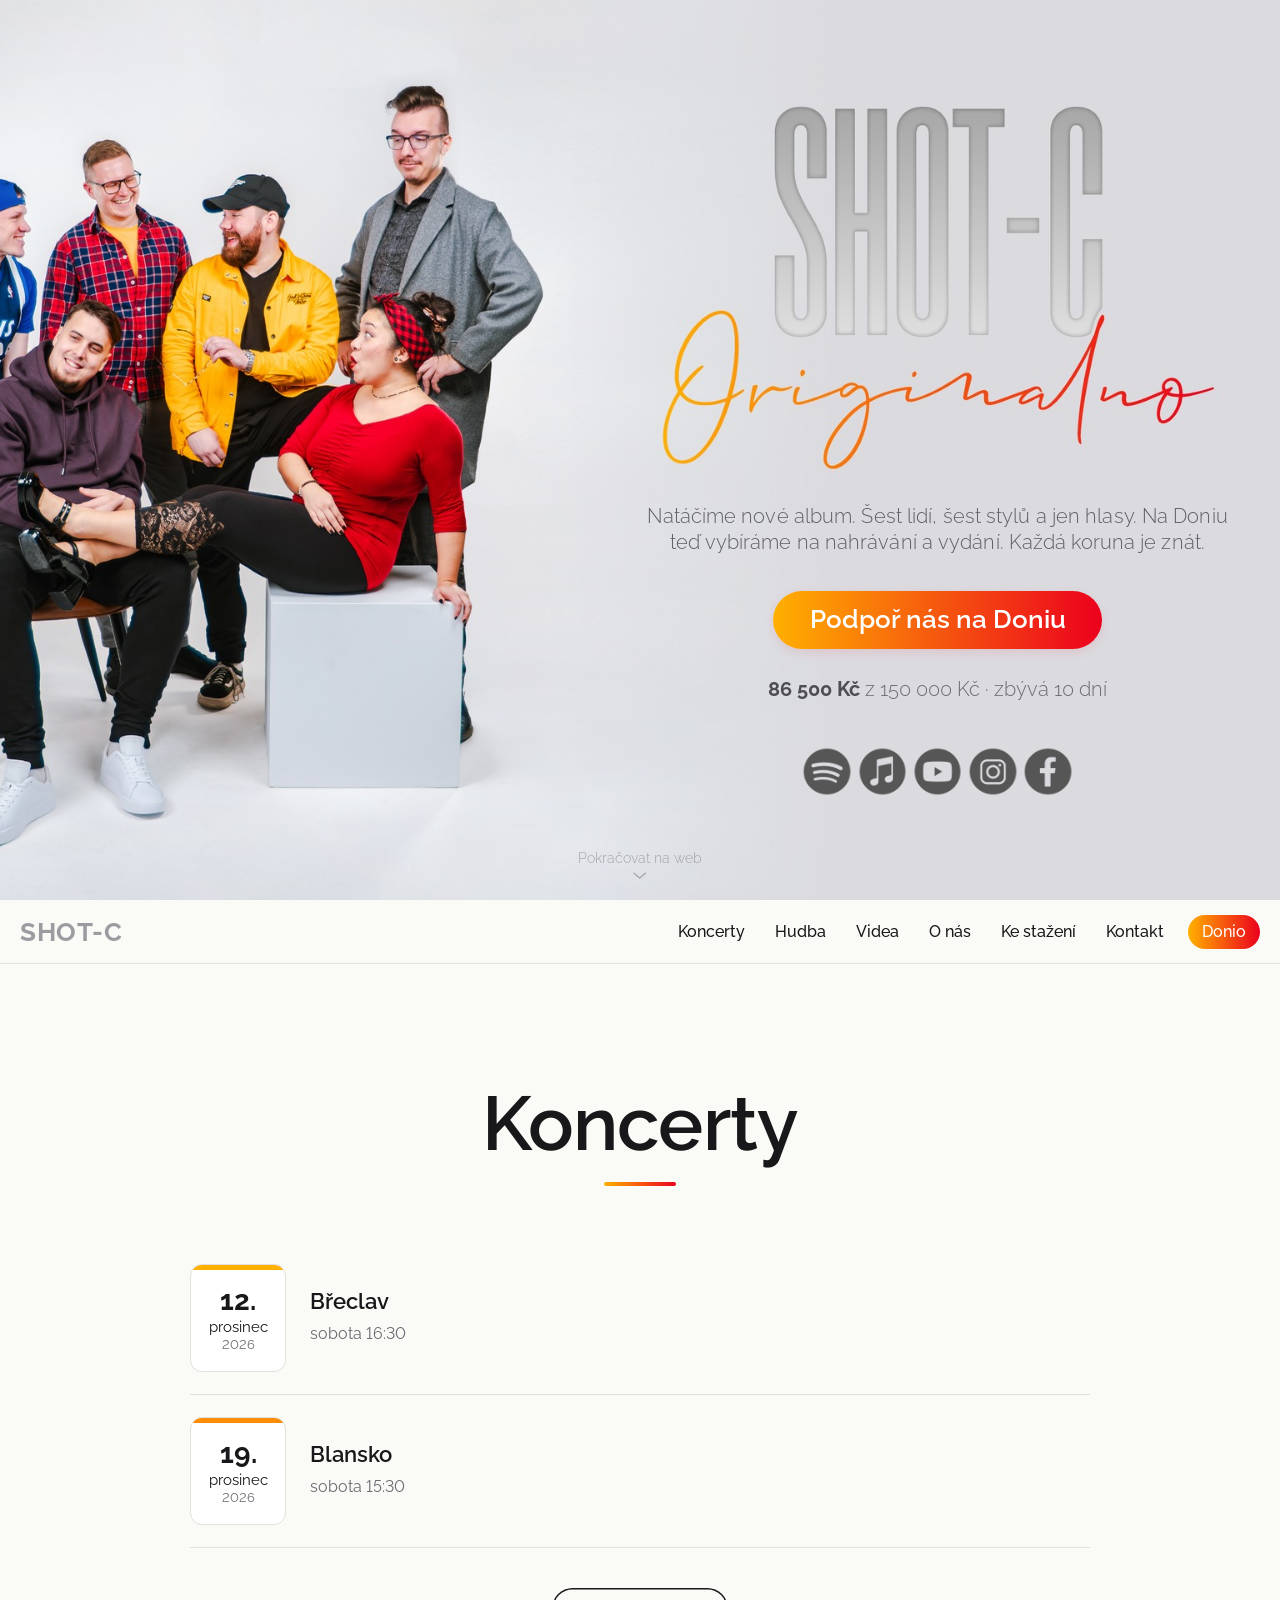
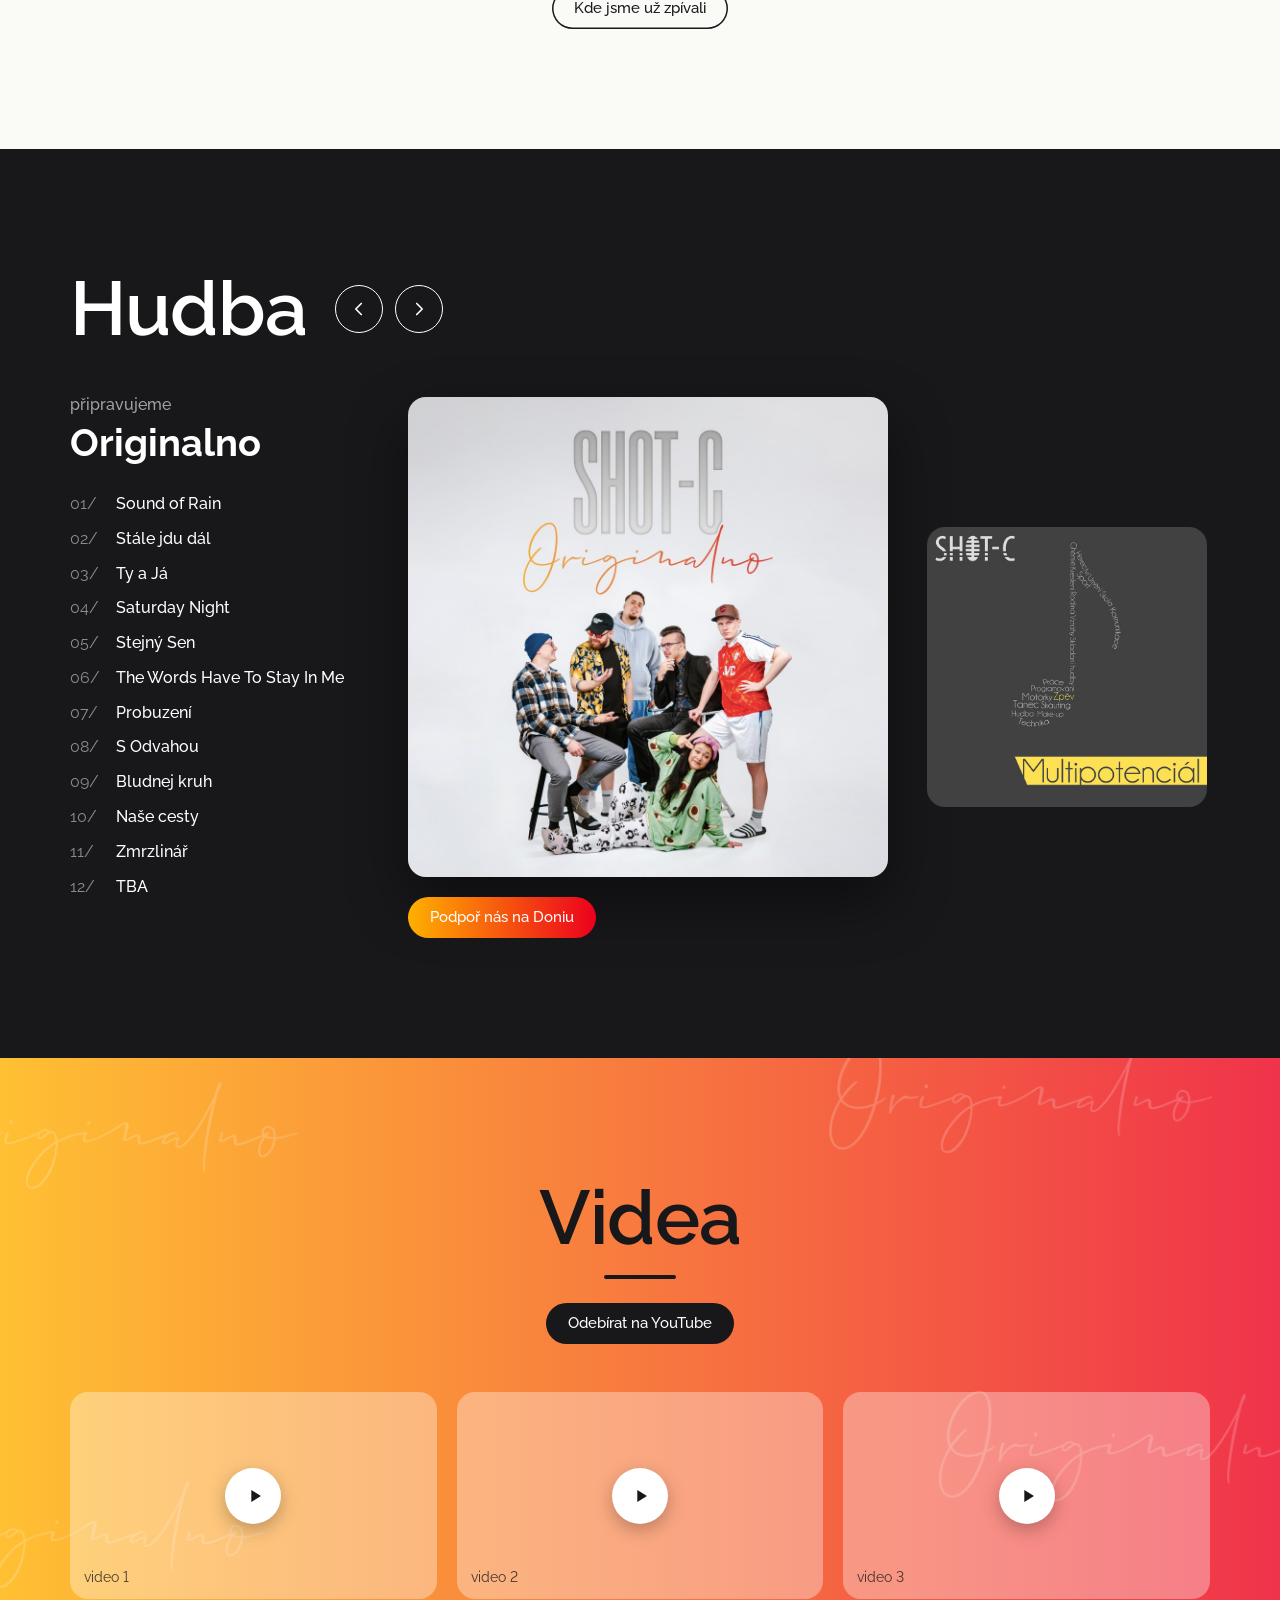
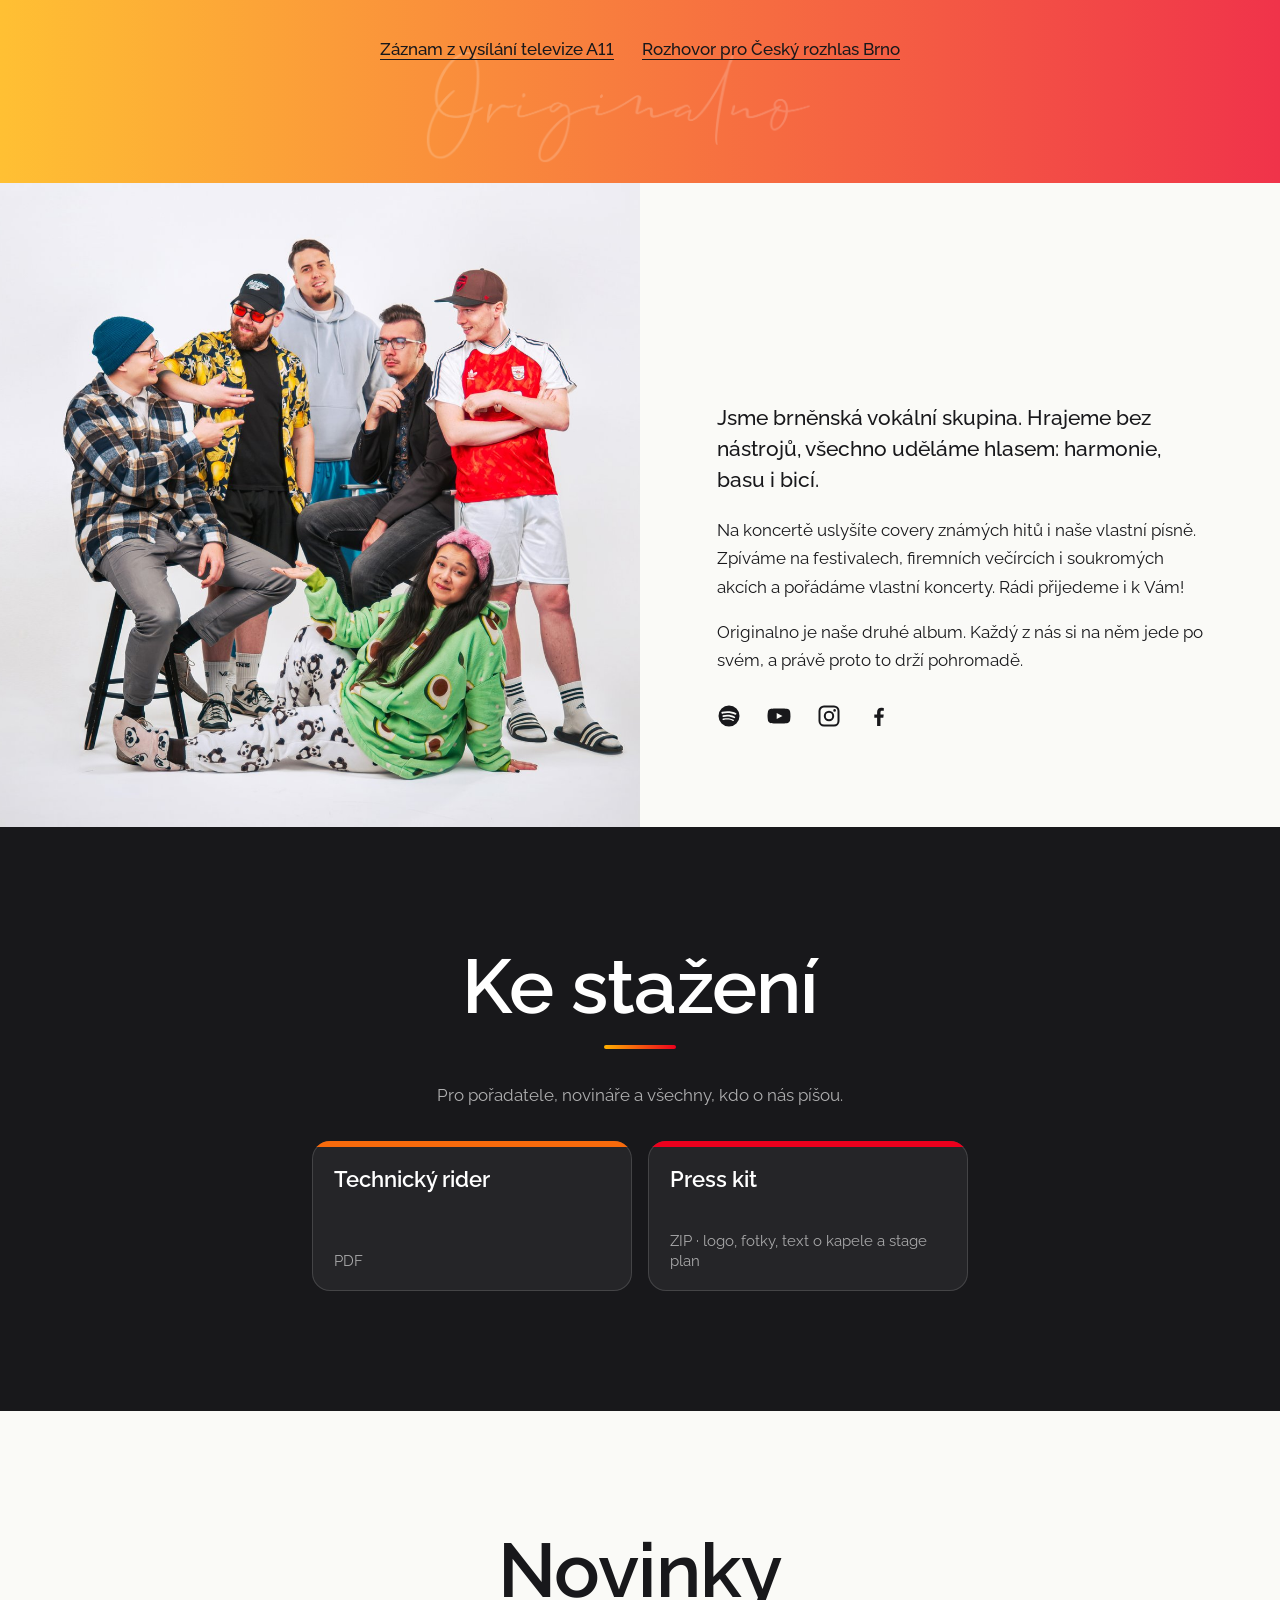
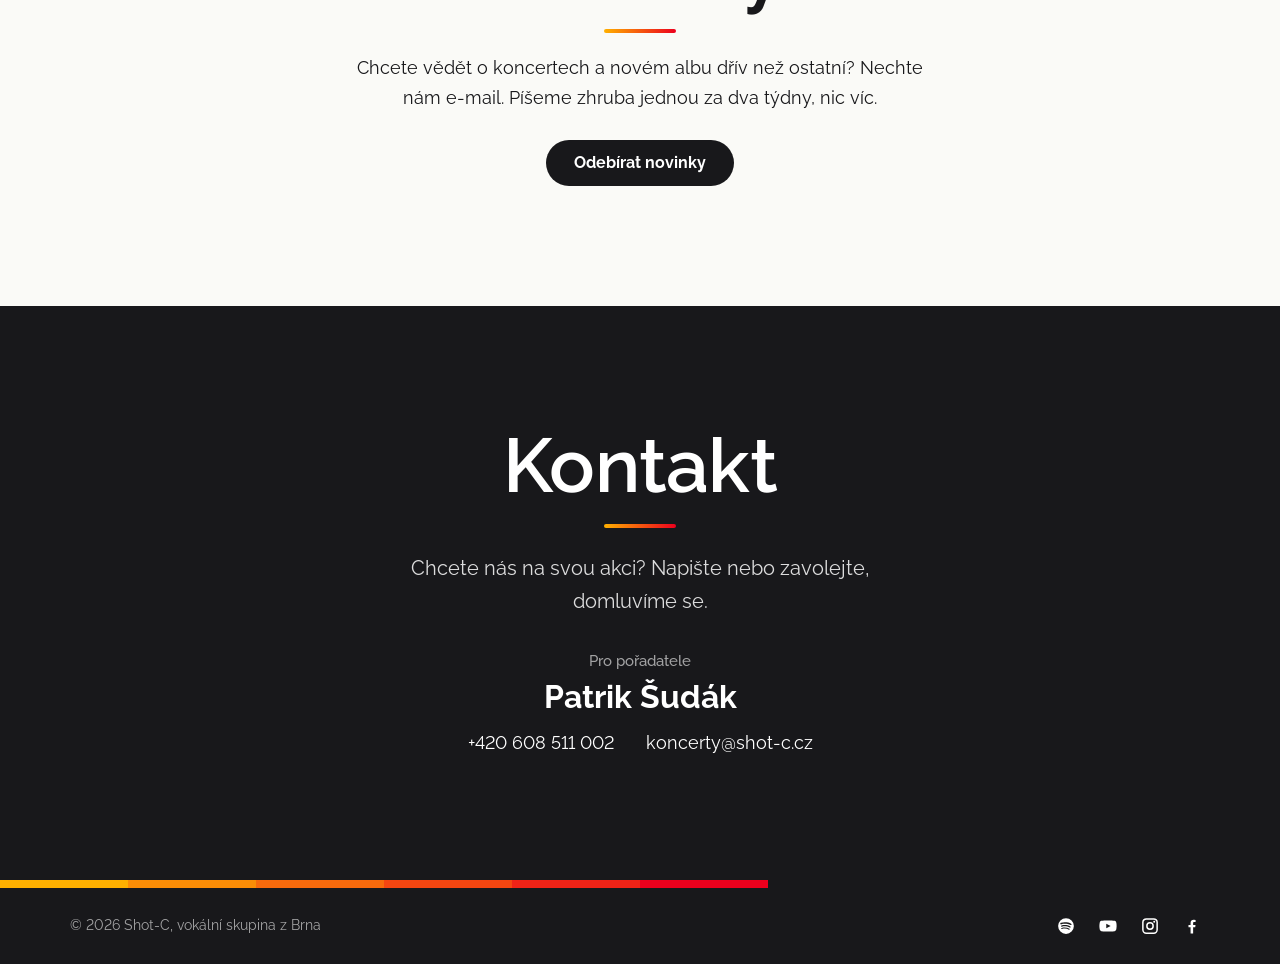
==== commit 8aa4dbe3: "Nový web na úvodní stránku shot-c.cz, starý web smazán - obsah novy-web/ přesunut do kořene, starý s" ====
--- a/koncerty/index.html
+++ b/koncerty/index.html
@@ -1,92 +1,15 @@
-<!DOCTYPE html>
+<!doctype html>
 <html lang="cs">
 <head>
   <meta charset="utf-8">
-  <meta name="viewport" content="width=device-width, initial-scale=1">
-  <title>Koncerty vokální skupiny Shot-C</title>
-  <meta name="description" content="Koncerty vokální skupiny Shot-C. Seznam koncertů české vokální skupiny Shot-C. Podívejte se, kde se můžeme vidět a společně si zazpívat!">
-  <meta name="robots" content="max-image-preview:large">
-  <meta name="theme-color" content="#000000">
-
-  <!-- Open Graph / Twitter -->
-  <link rel="canonical" href="https://shot-c.cz/koncerty/">
-  <meta property="og:url" content="https://shot-c.cz/koncerty/">
-  <meta property="og:type" content="website">
-  <meta property="og:locale" content="cs_CZ">
-  <meta property="og:site_name" content="Shot-C Vocal Band">
-  <meta property="og:title" content="Koncerty vokální skupiny Shot-C">
-  <meta property="og:description" content="Koncerty vokální skupiny Shot-C. Seznam koncertů české vokální skupiny Shot-C. Podívejte se, kde se můžeme vidět a společně si zazpívat!">
-  <meta property="og:image" content="https://shot-c.cz/assets/img/cropped-cropped-DSC_1271-scaled-4.jpg">
-  <meta name="twitter:card" content="summary_large_image">
-  <meta name="twitter:title" content="Koncerty vokální skupiny Shot-C">
-  <meta name="twitter:description" content="Koncerty vokální skupiny Shot-C. Seznam koncertů české vokální skupiny Shot-C. Podívejte se, kde se můžeme vidět a společně si zazpívat!">
-  <meta name="twitter:image" content="https://shot-c.cz/assets/img/cropped-cropped-DSC_1271-scaled-4.jpg">
-
-  <link rel="icon" href="../assets/img/cropped-SHOT-C-color1-32x32.png" sizes="32x32">
-  <link rel="icon" href="../assets/img/cropped-SHOT-C-color1-192x192.png" sizes="192x192">
-  <link rel="apple-touch-icon" href="../assets/img/cropped-SHOT-C-color1-180x180.png">
-  <link rel="stylesheet" href="../assets/css/style.css">
-  <script>document.documentElement.className += ' js';</script>
+  <title>Shot-C</title>
+  <!-- Stará adresa (výpis koncertů starého webu), přesměrování na nový web. -->
+  <meta name="robots" content="noindex">
+  <link rel="canonical" href="https://shot-c.cz/">
+  <meta http-equiv="refresh" content="0; url=/#koncerty">
+  <script>location.replace('/#koncerty');</script>
 </head>
 <body>
-  <a class="skip-link" href="#content">Přeskočit na obsah</a>
-
-  <header class="site-header">
-    <div class="container header-inner">
-      <a class="logo" href="../"><img src="../assets/img/SHOT-C-crop1.png" width="1024" height="435" alt="Shot-C Vocal Band"></a>
-      <button class="nav-toggle" type="button" aria-expanded="false" aria-controls="site-nav">
-        <span class="nav-toggle-bars" aria-hidden="true"></span>
-        <span class="sr-only">Menu</span>
-      </button>
-      <nav id="site-nav" class="site-nav" aria-label="Hlavní menu">
-        <ul>
-          <li><a href="../#album">Album</a></li>
-          <li><a href="../#events">Akce</a></li>
-          <li><a href="../#bio">O nás</a></li>
-          <li><a href="../#contact">Sledujte nás</a></li>
-          <li><a href="../#contact">Kontakt</a></li>
-        </ul>
-      </nav>
-    </div>
-  </header>
-  <div class="notice" role="note">
-    <div class="container notice-inner">
-      <span class="notice-icon" aria-hidden="true">!</span>
-      <p>Web je aktuálně v rekonstrukci a pracujeme na něm. Pokud něco nefunguje správně, omlouváme se.</p>
-    </div>
-  </div>
-
-  <main id="content">
-    <div class="page-head">
-      <div class="container">
-        <h1>Seznam veškerých odehraných koncertů</h1>
-        <p>Od nejnovějších po nejstarší.</p>
-      </div>
-    </div>
-    <section class="section-page" aria-label="Koncerty">
-      <div class="container">
-        <div data-events data-events-mode="all" data-events-src="../data/events.json">
-          <p class="events-status">Načítám koncerty…</p>
-        </div>
-        <noscript>
-          <p class="events-status">Pro zobrazení seznamu koncertů je potřeba JavaScript. Aktuální informace najdete na našich sociálních sítích:
-            <a href="https://www.facebook.com/czshotc/" target="_blank" rel="noopener noreferrer">Facebook</a>,
-            <a href="https://www.instagram.com/shotc.band" target="_blank" rel="noopener noreferrer">Instagram</a>,
-            <a href="https://youtube.com/c/ShotCVocalBand" target="_blank" rel="noopener noreferrer">YouTube</a>
-            nebo nám napište na <a href="mailto:info@shot-c.cz">info@shot-c.cz</a>.</p>
-        </noscript>
-        <p class="events-more"><a class="button" href="../#events">Zpět na hlavní stránku</a></p>
-      </div>
-    </section>
-  </main>
-
-  <footer class="site-footer">
-    <div class="container">
-      <p>© 2026 Shot-C vokální skupina.</p>
-    </div>
-  </footer>
-
-  <script src="../assets/js/nav.js"></script>
-  <script src="../assets/js/events.js"></script>
+  <p><a href="/#koncerty">Pokračovat na web Shot-C</a></p>
 </body>
 </html>
